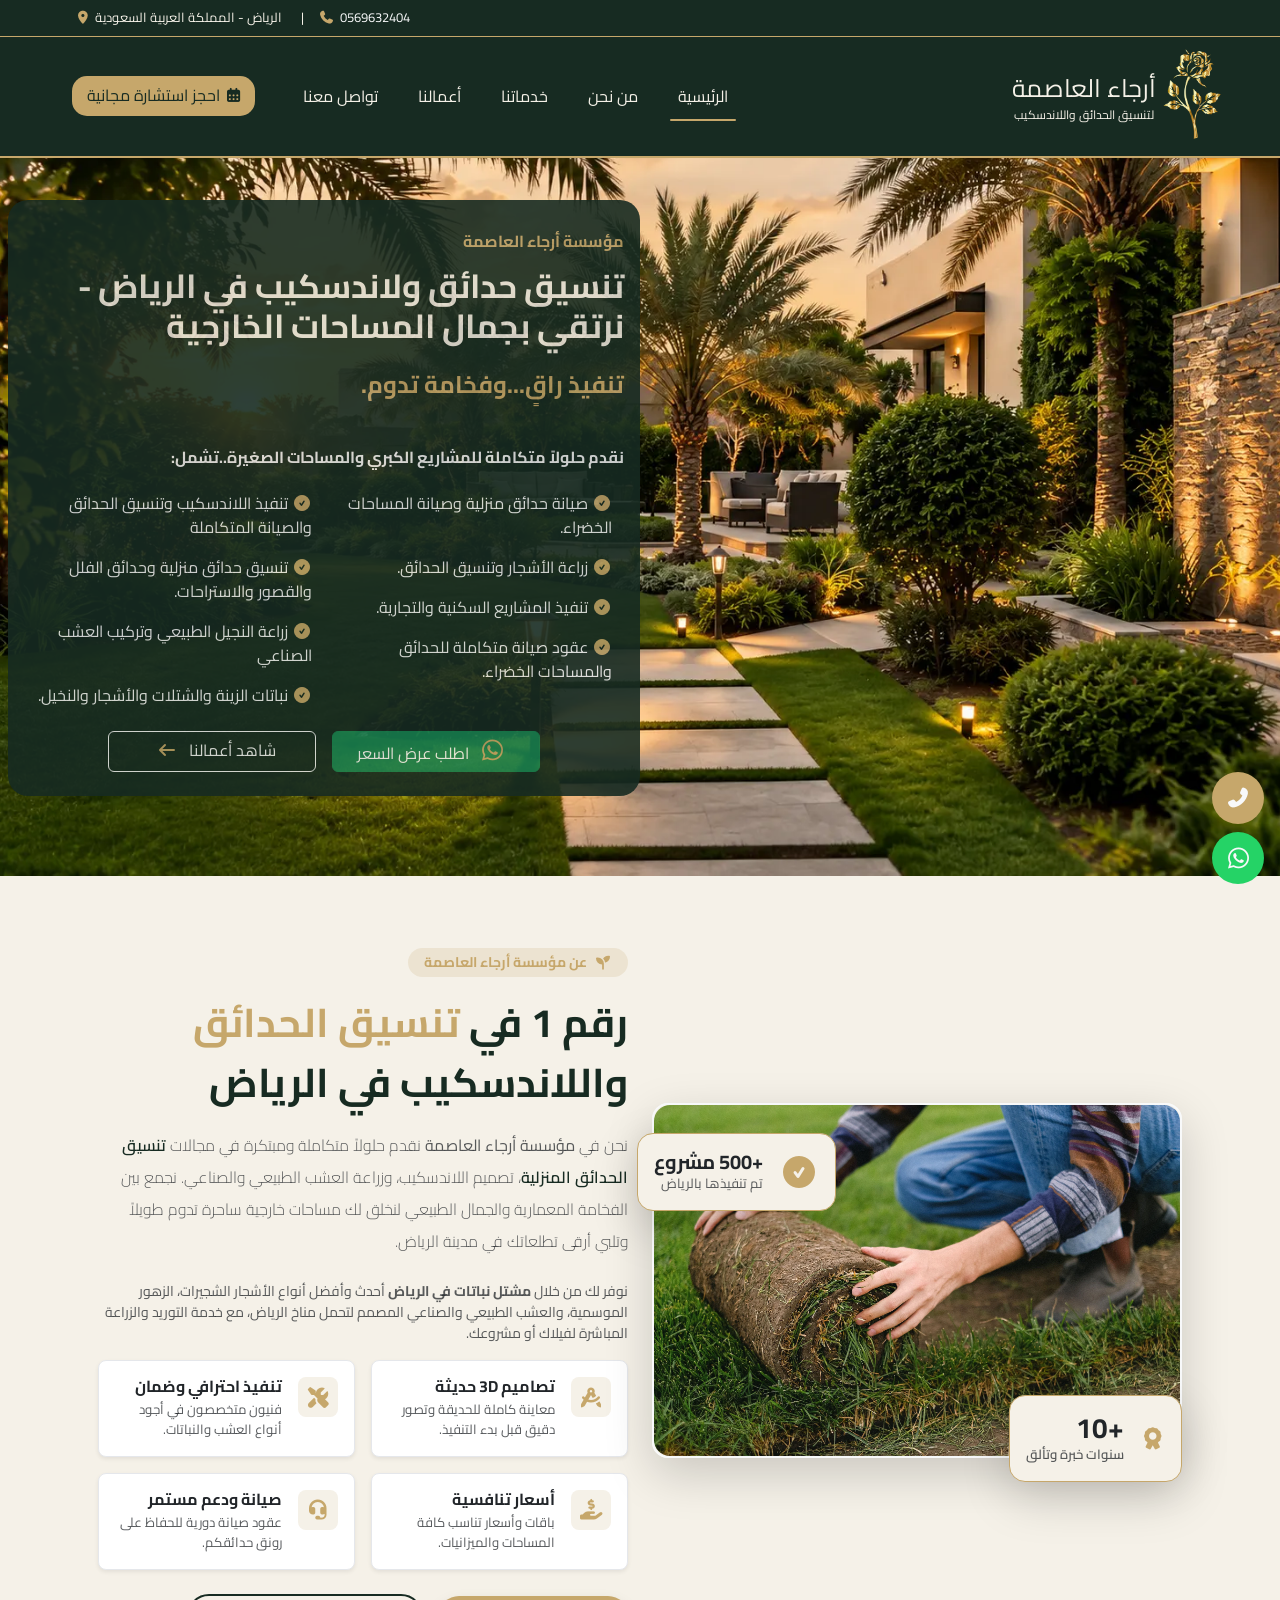
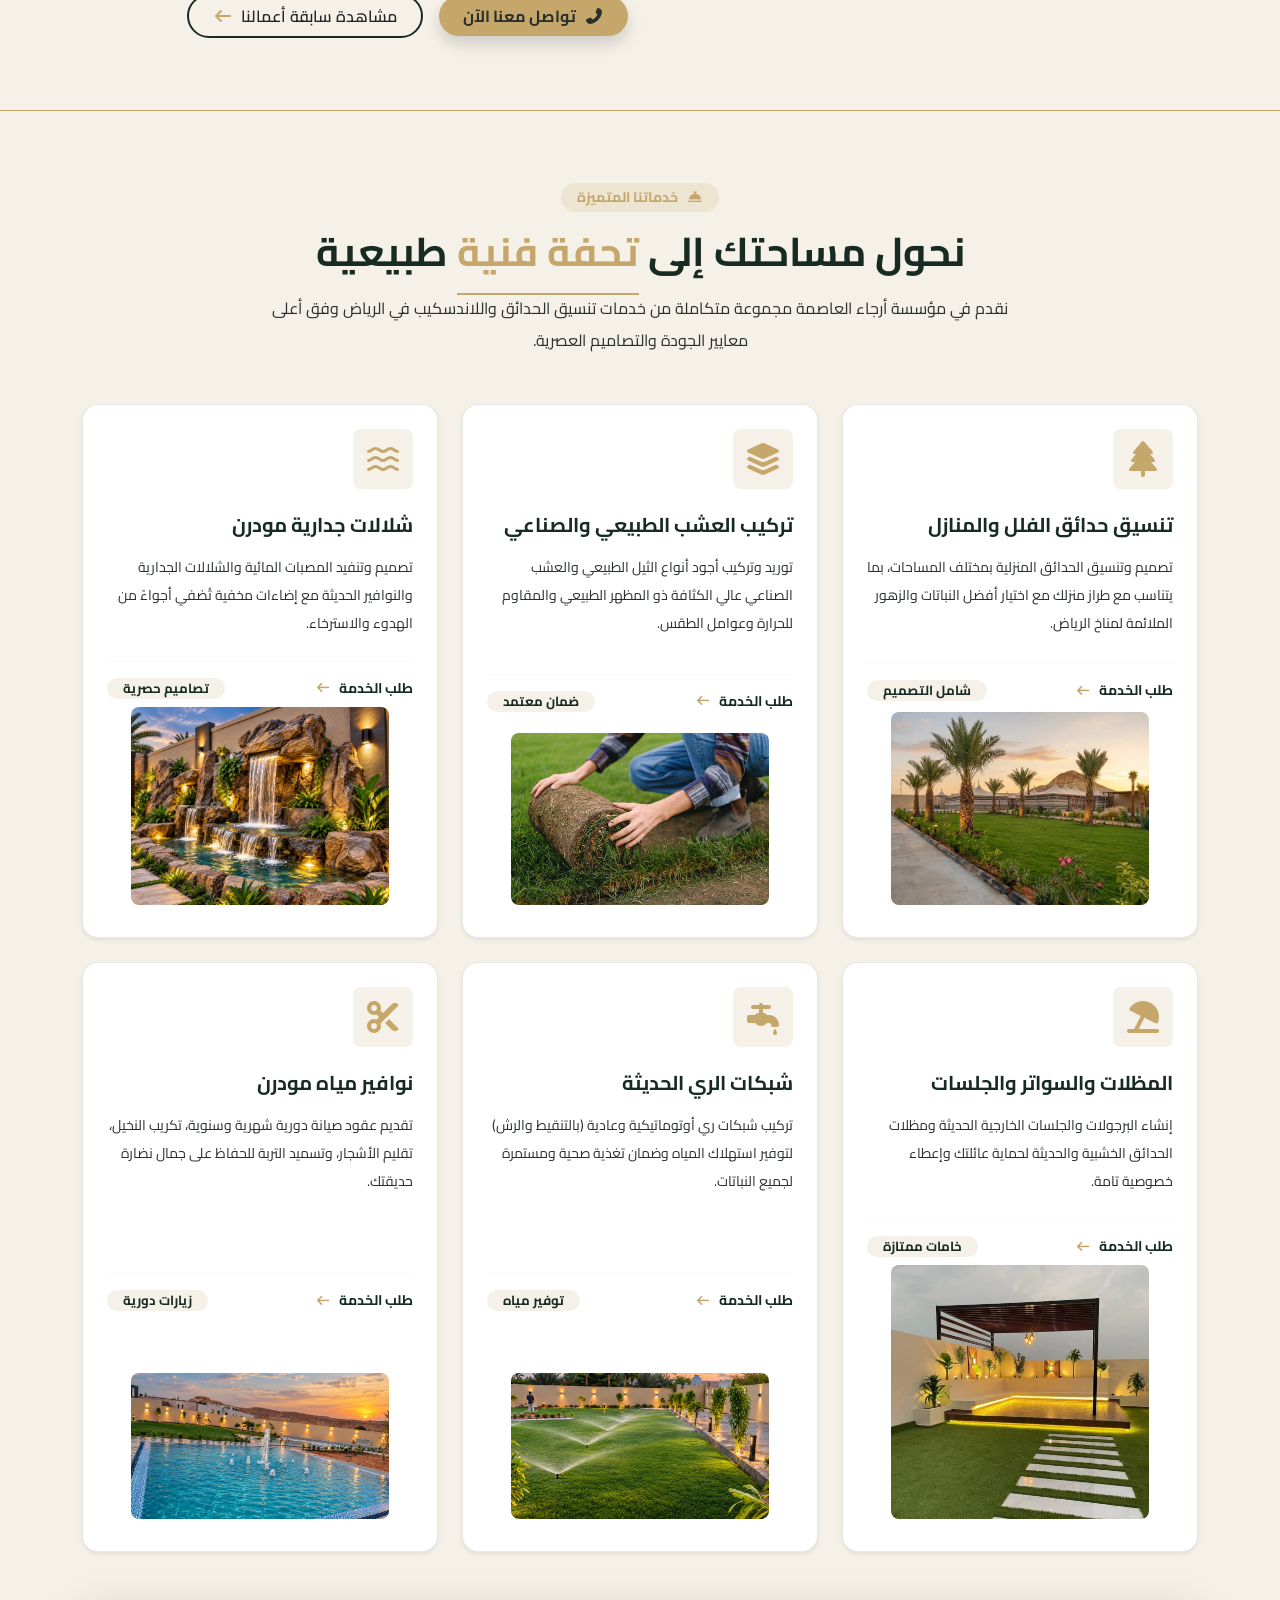
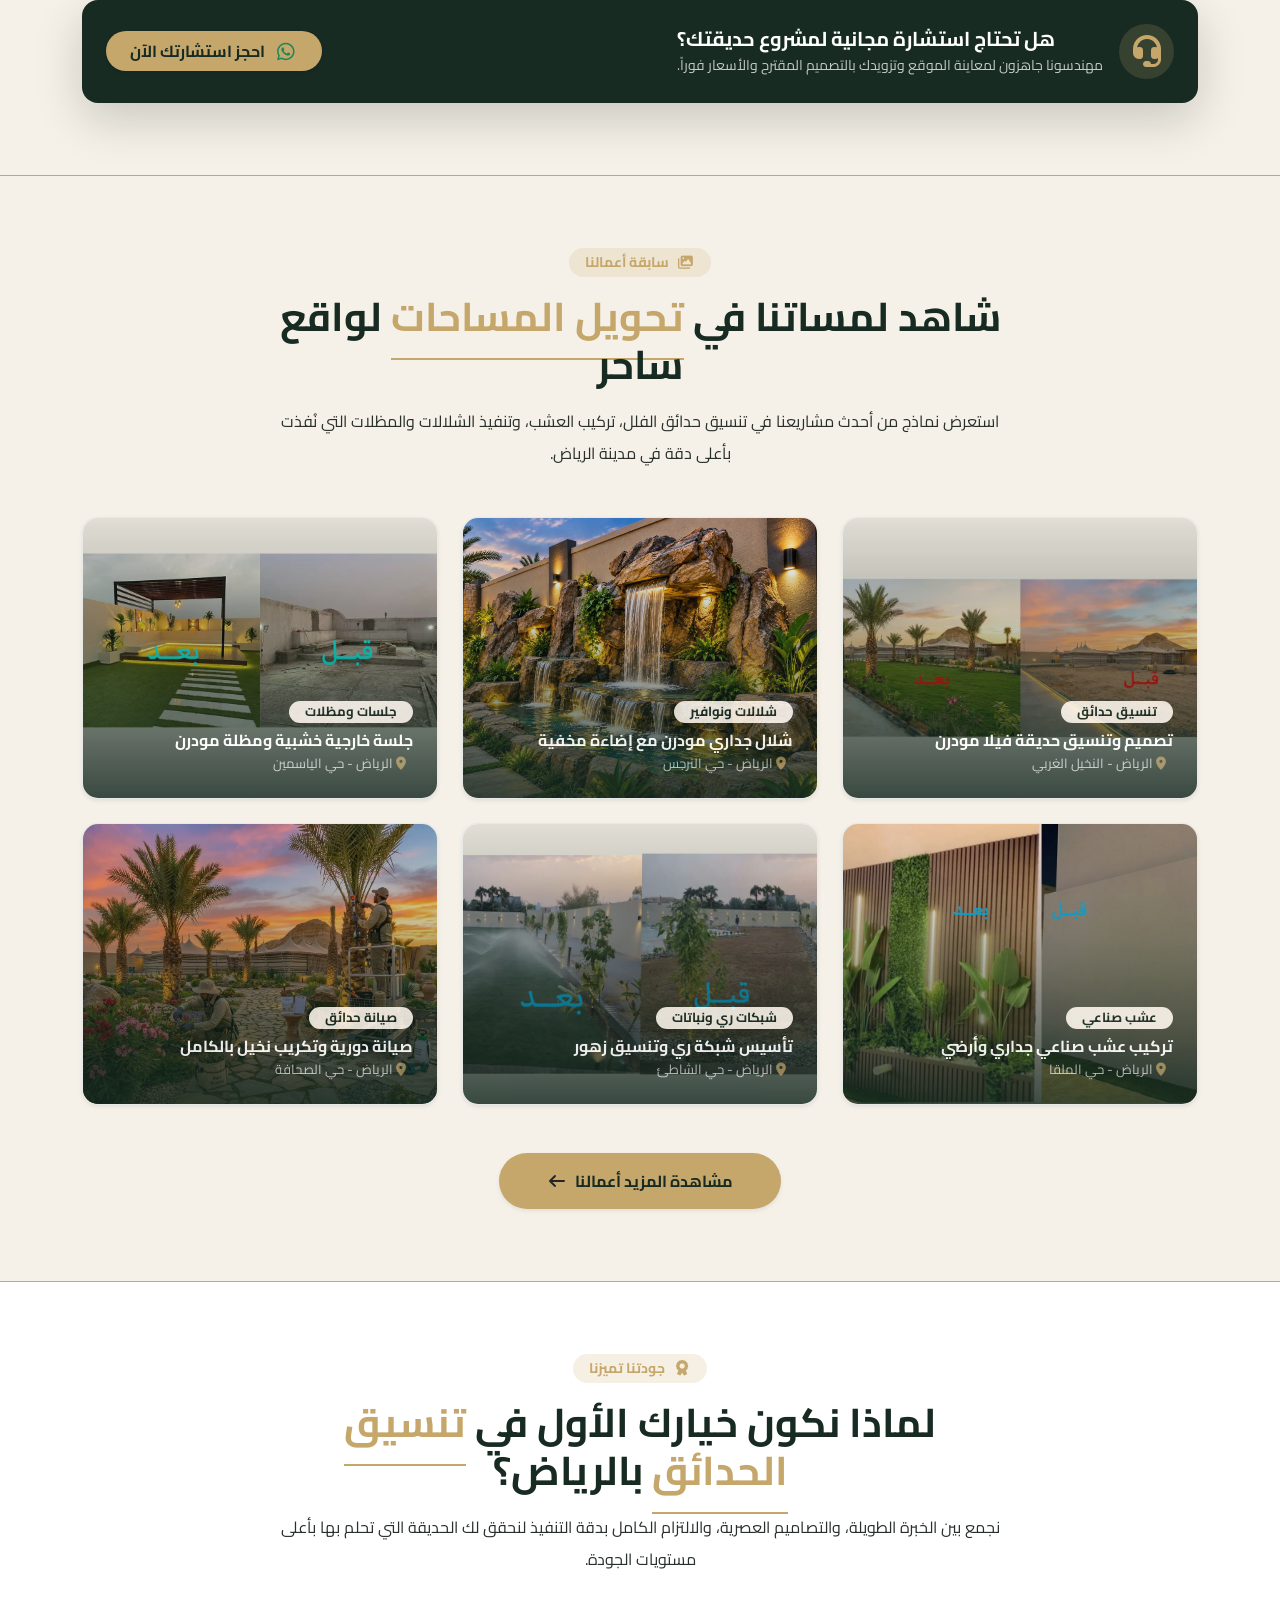
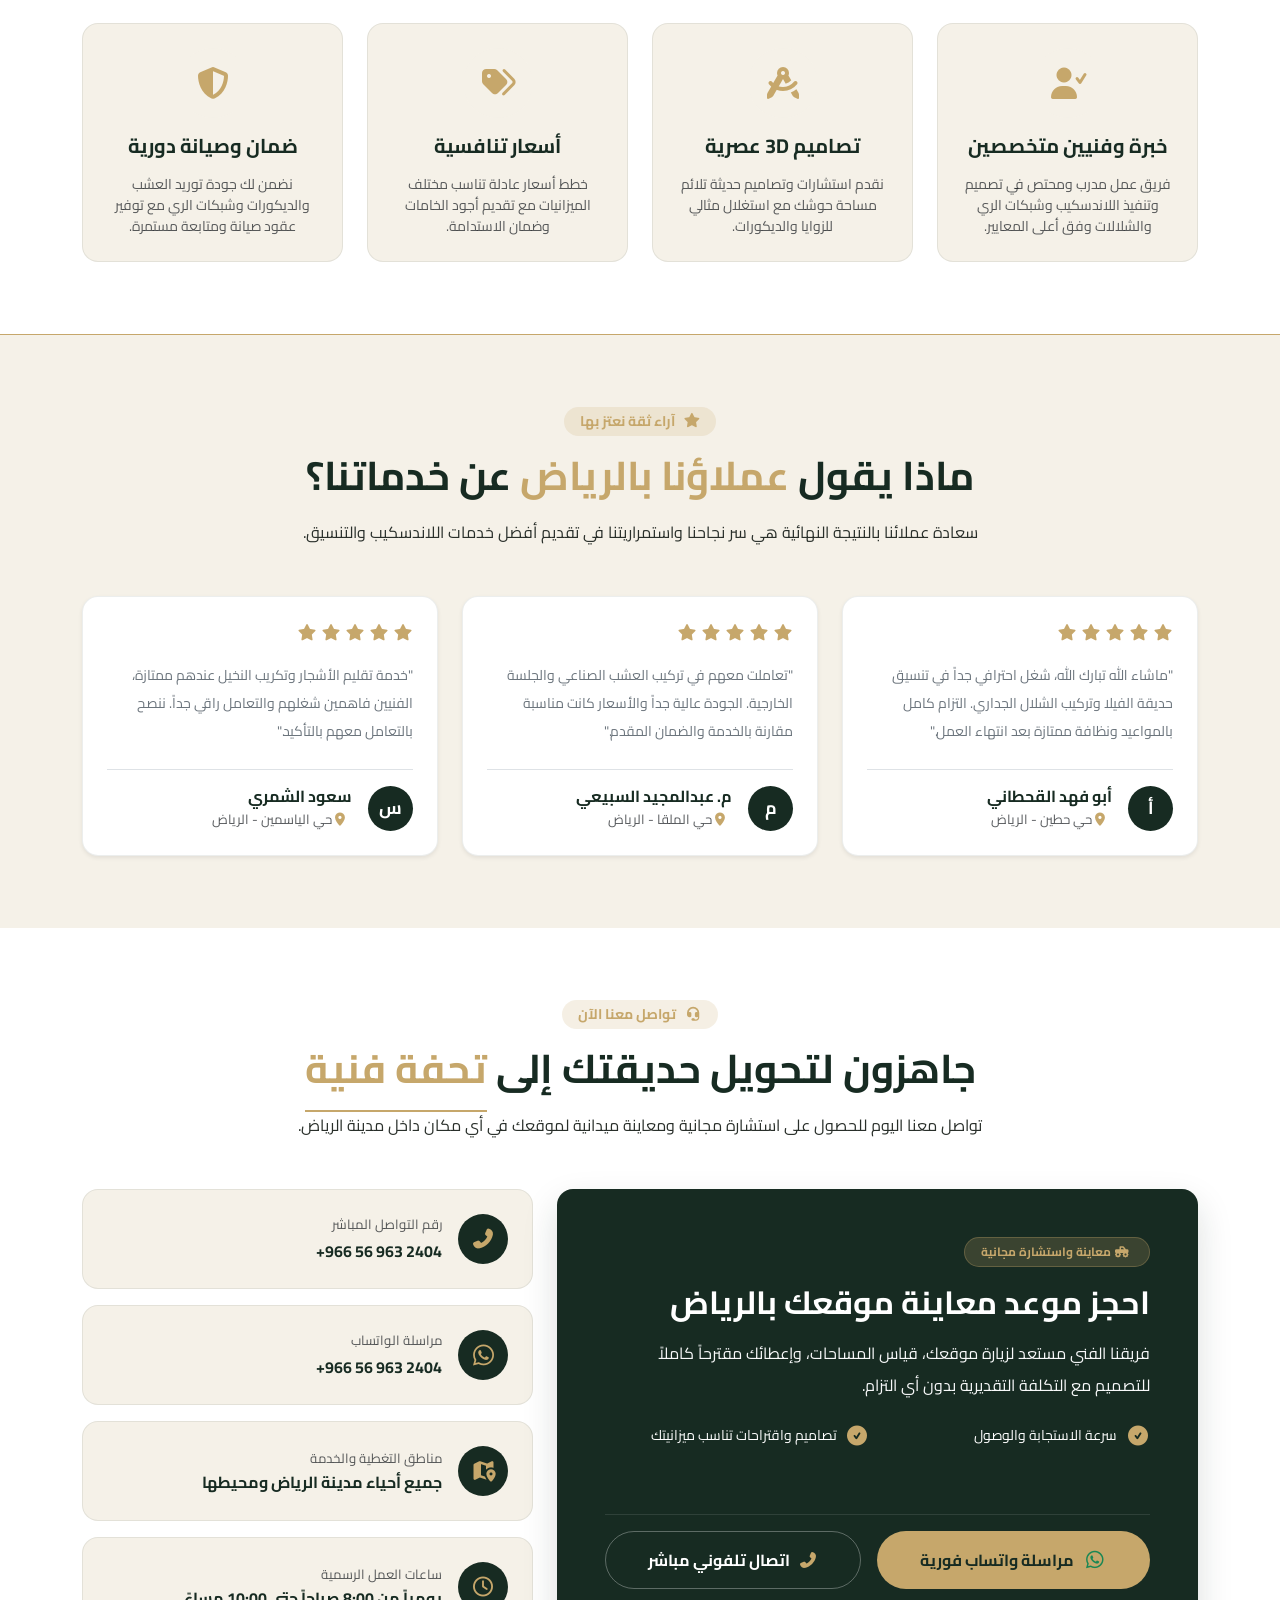
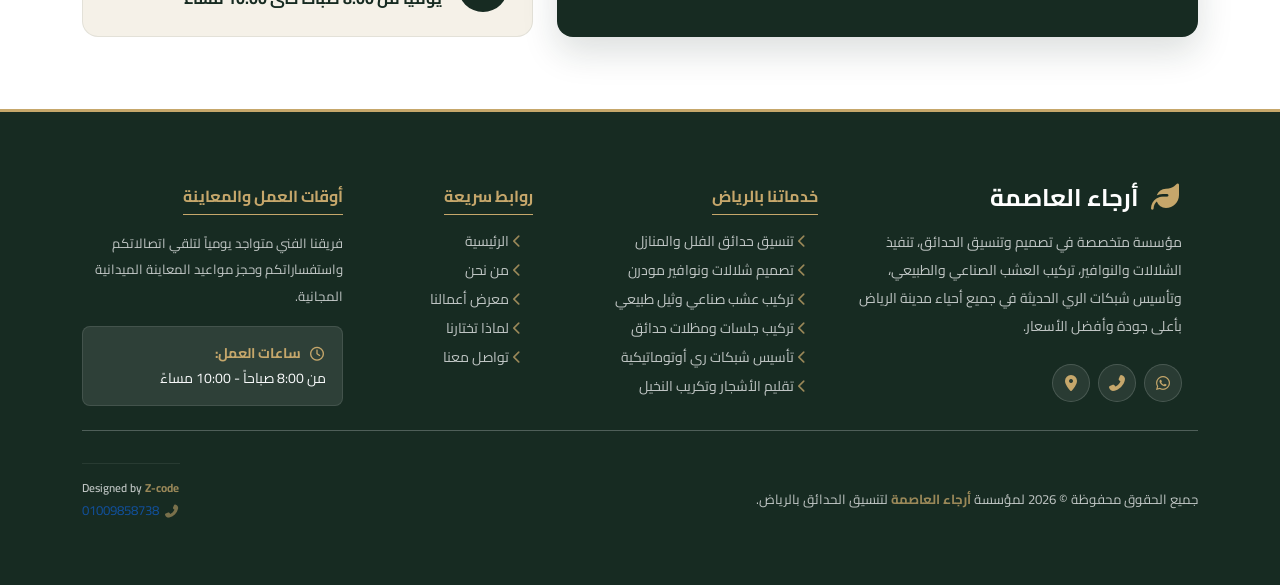
==== index.html @ 8fc29910 "Argaa El.Asesma" ====
<!DOCTYPE html>
<html lang="ar" dir="rtl">
<head>
    <meta charset="UTF-8">
    <meta name="viewport" content="width=device-width, initial-scale=1.0">
    <!-- meta description -->
    <meta name="description" content="مؤسسة أرجاء العاصمة لتنسيق الحدائق واللاندسكيب في الرياض،
    تصميم وتنفيذ حدائق الفلل والقصور، زراعة العشب الطبيعي
    والصناعي، بيع النباتات والأشجار وصيانة الحدائق بأعلى معايير الجودة.">
    <!-- title -->
    <title>تنسيق حدائق ولاندسكيب في الرياض | مؤسسة أرجاء العاصمة</title>
    <link rel="stylesheet" href="css/all.css">
    <link rel="stylesheet" href="css/bootstrap.min.css">
    <link rel="stylesheet" href="css/style.css">
    <!-- /////// favicon /////////// -->
    <link rel="icon" type="image/png" href="images/favicon/favicon-96x96.png" sizes="96x96" />
    <link rel="icon" type="image/png" sizes="192x192" href="images/favicon/web-app-manifest-192x192.png" />
    <link rel="shortcut icon" href="images/favicon/favicon.ico" />
    <link rel="apple-touch-icon" sizes="180x180" href="images/favicon/apple-touch-icon.png" />
    <link rel="manifest" href="/images/favicon/web-app-manifest" />
    <!-- fonts -->
    <link rel="preconnect" href="https://fonts.googleapis.com">
    <link rel="preconnect" href="https://fonts.gstatic.com" crossorigin>
    <link href="https://fonts.googleapis.com/css2?family=Cairo:wght@300;400;600;700;800&display=swap" rel="stylesheet">
    <!-- fonts end -->
</head>
    <body id="home">
        <!-- header start -->
        <header>
            <div class="top-bar py-2 px-sm-0 px-md-5">
                <div class="container-fluid">
                    <div class="content row justify-content-sm-center justify-content-md-end">
                        <div class="col-auto">
                            <!-- <i class="fa-brands fa-facebook px-3"></i>
                            <i class="fa-brands fa-youtube px-3"></i>
                            <i class="fa-brands fa-instagram px-3"></i> -->
                        </div>
                        <div class="col-auto">
                            <span class="px-2 px-md-3"><a href="tel:+966569632404" class="text-light"> 0569632404 <i class="fa-solid fa-phone px-1"></i></a></span>|
                            <span class="px-2 px-md-3">الرياض - المملكة العربية السعودية <i class="fa-solid fa-location-dot px-1" ></i></a></span>
                        </div>
                    </div>
                </div>
            </div>
            
            <!-- navbar start -->
            <nav class="navbar navbar-expand-md p-2">
                <!-- زر الموبايل -->
                <div>
                    <button class="navbar-toggler border-warning" type="button" data-bs-toggle="collapse" data-bs-target="#mainNav" aria-controls="mainNav" aria-expanded="false" aria-label="Toggle navigation">
                        <span class="navbar-toggler-icon"><i class="fa-solid fa-list fs-1"></i></span>
                    </button>
                </div>
                <!-- القائمة -->
                <div class="collapse navbar-collapse justify-content-lg-between flex-column flex-lg-row text-center px-0 px-md-5" id="mainNav">
                    <div class="d-flex justify-content-center">
                        <img src="images/لوجو-مشتل-ارجاء-العاصمة.png" alt="تنسيق حدائق ولاندسكيب في الرياض" style="height: 50px; transform: scale(1.8);" class="my-4 mx-3">
                        <div class="logo-text mx-1 my-4">
                            <span class="logo-name">أرجاء العاصمة</span>
                            <span class="logo-sec-name d-block">لتنسيق الحدائق واللاندسكيب</span>
                        </div>
                    </div>
                    <ul class="navbar-nav d-flex justify-content-end gap-4">
                        <li class="nav-item active"><a class="nav-link " href="index.html">الرئيسية</a></li>
                        <li class="nav-item"><a class="nav-link " href="about.html">من نحن</a></li>
                        <li class="nav-item"><a class="nav-link " href="services.html">خدماتنا</a></li>
                        <li class="nav-item"><a class="nav-link " href="ourworks.html">أعمالنا</a></li>
                        <li class="nav-item"><a class="nav-link " href="contact.html">تواصل معنا</a></li>
                        <a href="https://wa.me/966569632404?text=مرحبا%20أريد%20حجز%20استشارة%20خدمات%20تنسيق%20الحدائق" target="_blank" class="hero-btn my-2 my-md-0 mx-3"><i class="fa-solid fa-calendar-days"></i>احجز استشارة مجانية</a>
                    </ul>
                </div>
            </nav>
        </header>
        <!-- header end -->

        <!-- hero section start -->
        <section class="hero-section d-flex pt-5 mt-5">
            <div class="container-fluid pt-md-5">
                <div class="row justify-content-end p-2 mt-md-5">
                    <div class="hero-section-content col-12 col-md-6 p-3">
                        <h6 class="fw-bold mt-3 mt-md-3 mb-md-3 delay1">مؤسسة أرجاء العاصمة</h6>
                        <h1 class="fw-bold delay2">تنسيق حدائق ولاندسكيب في الرياض - نرتقي بجمال المساحات الخارجية</h1>
                        <h4 class="fw-bold mt-3 mt-md-4 mb-md-5 delay3"> تنفيذ راقٍ...وفخامة تدوم.</h4>
                        <h6 class="fw-bold text-light mt-5 delay4">نقدم حلولاً متكاملة للمشاريع الكبري والمساحات الصغيرة..تشمل:</h6>
                        <div class="sub-content container mt-4">
                            <div class="row">
                                <div class="right col-12 col-md-6 text-light delay5">
                                    <p><i class="fa-solid fa-circle-check"></i> صيانة حدائق منزلية وصيانة المساحات الخضراء. </p>
                                    <p><i class="fa-solid fa-circle-check"></i> زراعة الأشجار وتنسيق الحدائق. </p>
                                    <p><i class="fa-solid fa-circle-check"></i> تنفيذ المشاريع السكنية والتجارية. </p>
                                    <p><i class="fa-solid fa-circle-check"></i> عقود صيانة متكاملة للحدائق والمساحات الخضراء. </p>
                                </div>
                                <div class="left col-12 col-md-6 text-light delay5">
                                    <p><i class="fa-solid fa-circle-check"></i> تنفيذ اللاندسكيب وتنسيق الحدائق والصيانة المتكاملة </p>
                                    <p><i class="fa-solid fa-circle-check"></i> تنسيق حدائق منزلية وحدائق الفلل والقصور والاستراحات. </p>
                                    <p><i class="fa-solid fa-circle-check"></i> زراعة النجيل الطبيعي وتركيب العشب الصناعي </p>
                                    <p><i class="fa-solid fa-circle-check"></i> نباتات الزينة والشتلات والأشجار والنخيل. </p>
                                </div>
                            </div>
                        </div>
                        <div class="contanier hero-btns delay6">
                            <div class="row justify-content-center">
                                <a class="col-6 col-md-4 m-2 btn btn-success" target="_blank" href="https://wa.me/966569632404?text=مرحبا%20أريد%20الاستفسار%20عن%20أسعار%20تنسيق%20الحدائق"><i class="fa-brands fa-whatsapp mx-2 fs-4"></i>اطلب عرض السعر </a>
                                <a class="col-6 col-md-4 m-2 btn btn-outline-light hero-works-btn" target="_blank" href="#">شاهد أعمالنا <i class="fa-solid fa-arrow-left mx-2 fs-6"></i></a>
                            </div>
                        </div>
                    </div>
                </div>
            </div>
            </div>
        </section>
        <!-- hero section end -->

        <!-- ==================== ABOUT SECTION (من نحن) ==================== -->
        <section id="about" class="about-section py-5 position-relative overflow-hidden" aria-label="عن مؤسسة أرجاء العاصمة لتنسيق الحدائق">
            <!-- عناصر خلفية ديكورية -->
            <div class="container py-2 py-md-4 position-relative z-1">
                <div class="row g-4 align-items-center">
                    <!-- العمود الأول: العرض البصري والصور -->
                    <div class="col-lg-6 mb-4 mb-lg-0">
                        <div class="about-image-wrapper position-relative me-0 me-lg-3 pb-4">
                            <!-- الصورة الرئيسية -->
                            <div class="main-img-box rounded-4 overflow-hidden shadow-lg border border-2 border-light">
                                <img src="images/about-img.webp" alt="تصميم وتنسيق حدائق منزلية ولاندسكيب بالرياض - مؤسسة أرجاء العاصمة" class="img-fluid w-100 object-fit-cover rounded-4" loading="lazy" width="600" height="450">
                            </div>
                            <!-- كارت عائم 1: سنوات الخبرة -->
                            <div class="floating-card exp-card p-2 p-sm-3 rounded-4 shadow-lg position-absolute d-flex align-items-center gap-2 gap-sm-3">
                                <div class="icon-box rounded-circle d-flex align-items-center justify-content-center text-white fw-bold"><i class="fas fa-award fa-lg fa-sm-2x"></i></div>
                                <div><h3 class="h3 h2-sm fw-bold text-dark mb-0">+10</h3><p class="xsmall text-muted mb-0 fw-semibold">سنوات خبرة وتألق</p></div>
                            </div>
                            <!-- كارت عائم 2: عدد المشاريع (يختفي في الشاشات الصغيرة جداً بـ Bootstrap) -->
                            <div class="floating-card project-card p-3 rounded-4 shadow-lg position-absolute d-none d-sm-flex align-items-center gap-3">
                                <div class="icon-box rounded-circle d-flex align-items-center justify-content-center text-white"><i class="fas fa-check-circle fa-2x"></i></div>
                                <div><h4 class="h5 fw-bold text-dark mb-0">+500 مشروع</h4><p class="xsmall text-muted mb-0">تم تنفيذها بالرياض</p></div>
                            </div>
                        </div>
                    </div>
                    <!-- العمود الثاني: المحتوى المكتوب المجهز للـ SEO -->
                    <div class="col-lg-6">
                        <div class="about-content ps-0 ps-lg-3">
                            <!-- شارة السكشن -->
                            <div class="d-inline-flex align-items-center gap-2 px-3 py-1 rounded-pill bg-gold-subtle text-gold mb-3 fw-bold small"><i class="fas fa-seedling"></i><span>عن مؤسسة أرجاء العاصمة</span></div>
                            <!-- العنوان الرئيسي (SEO Optimized) -->
                            <h2 class="h1 fw-bold text-green mb-3 lh-base"> رقم 1 في <span id="under-line" class="pb-1">تنسيق الحدائق</span> واللاندسكيب في الرياض</h2>
                            <!-- فقرة الوصف -->
                            <p class="lead text-muted fs-6 mb-4 lh-lg">
                                نحن في <strong>مؤسسة أرجاء العاصمة</strong> نقدم حلولاً متكاملة ومبتكرة في مجالات
                                <a href="#services" class="text-green fw-semibold text-decoration-none">تنسيق الحدائق المنزلية</a>،
                                تصميم اللاندسكيب، وزراعة العشب الطبيعي والصناعي. نجمع بين الفخامة المعمارية والجمال الطبيعي لنخلق لك مساحات خارجية ساحرة تدوم طويلاً وتلبي أرقى تطلعاتك في مدينة الرياض.
                            </p>
                            <p class="small text-muted mb-3">
                                نوفر لك من خلال <strong>مشتل نباتات في الرياض</strong> أحدث وأفضل أنواع الأشجار الشجيرات، الزهور الموسمية، والعشب الطبيعي والصناعي المصمم لتحمل مناخ الرياض، مع خدمة التوريد والزراعة المباشرة لفيلاك أو مشروعك.
                            </p>
                            <!-- شبكة مميزات المؤسسة -->
                            <div class="row g-3 mb-4">
                                <div class="col-12 col-sm-6">
                                    <div class="feature-item p-3 rounded-3 border bg-white d-flex align-items-start gap-3 h-100 shadow-sm">
                                        <div class="feature-icon rounded-3 p-2"><i class="fas fa-drafting-compass fa-lg"></i></div>
                                        <div><h3 class="h6 fw-bold text-dark mb-1">تصاميم 3D حديثة</h3><p class="xsmall text-muted mb-0">معاينة كاملة للحديقة وتصور دقيق قبل بدء التنفيذ.</p></div>
                                    </div>
                                </div>
                                <div class="col-12 col-sm-6">
                                    <div class="feature-item p-3 rounded-3 border bg-white d-flex align-items-start gap-3 h-100 shadow-sm">
                                        <div class="feature-icon rounded-3 p-2"><i class="fas fa-tools fa-lg"></i></div>
                                        <div><h3 class="h6 fw-bold text-dark mb-1">تنفيذ احترافي وضمان</h3><p class="xsmall text-muted mb-0">فنيون متخصصون في أجود أنواع العشب والنباتات.</p></div>
                                    </div>
                                </div>
                                <div class="col-12 col-sm-6">
                                    <div class="feature-item p-3 rounded-3 border bg-white d-flex align-items-start gap-3 h-100 shadow-sm">
                                        <div class="feature-icon rounded-3 p-2"><i class="fas fa-hand-holding-usd fa-lg"></i></div>
                                        <div><h3 class="h6 fw-bold text-dark mb-1">أسعار تنافسية</h3><p class="xsmall text-muted mb-0">باقات وأسعار تناسب كافة المساحات والميزانيات.</p></div>
                                    </div>
                                </div>
                                <div class="col-12 col-sm-6">
                                    <div class="feature-item p-3 rounded-3 border bg-white d-flex align-items-start gap-3 h-100 shadow-sm">
                                        <div class="feature-icon rounded-3 p-2"><i class="fas fa-headset fa-lg"></i></div>
                                        <div><h3 class="h6 fw-bold text-dark mb-1">صيانة ودعم مستمر</h3><p class="xsmall text-muted mb-0">عقود صيانة دورية للحفاظ على رونق حدائقكم.</p></div>
                                    </div>
                                </div>
                            </div>
                            <!-- الأزرار ودعوة للاتصال -->
                            <div class="d-flex flex-wrap align-items-center gap-3">
                                <a href="tel:+966569632404" target="_blank" class="btn btn-gold btn-lg rounded-pill px-4 py-2 fs-6 fw-bold d-inline-flex align-items-center gap-2 shadow">
                                    <i class="fas fa-phone-alt"></i>
                                    <span>تواصل معنا الآن</span>
                                </a>
                                <a href="ourworks.html" class="btn btn-outline-green btn-lg rounded-pill px-4 py-2 fs-6 fw-semibold d-inline-flex align-items-center gap-2">
                                    <span>مشاهدة سابقة أعمالنا</span>
                                    <i class="fas fa-arrow-left"></i>
                                </a>
                            </div>
                        </div>
                    </div>
                </div>
            </div>
        </section>
        <!-- ///////////////////////////  about us end ////////////////////////////// -->

        <!-- ==================== SERVICES SECTION (خدماتنا) ==================== -->
        <section id="services" class="services-section py-5 position-relative overflow-hidden" aria-label="خدمات تنسيق الحدائق واللاندسكيب بالرياض">
            <div class="container py-2 py-md-4 position-relative z-1">
                <!-- رأس السكشن (Header) -->
                <div class="row justify-content-center text-center mb-5">
                    <div class="col-lg-8">
                        <div class="badge-custom d-inline-flex align-items-center gap-2 px-3 py-1 rounded-pill mb-3 fw-bold small">
                            <i class="fas fa-concierge-bell"></i>
                            <span>خدماتنا المتميزة</span>
                        </div>
                        <h2 class="h1 fw-bold main-title mb-3"> نحول مساحتك إلى <span class="highlight-gold border-bottom border-2 pb-1">تحفة فنية</span> طبيعية</h2>
                        <p class="body-text fs-6 mb-0 lh-lg"> نقدم في مؤسسة أرجاء العاصمة مجموعة متكاملة من خدمات تنسيق الحدائق واللاندسكيب في الرياض وفق أعلى معايير الجودة والتصاميم العصرية.</p>
                    </div>
                </div>
                <!-- شبكة الخدمات (6 كروت متجاوبة) -->
                <div class="row g-4">
                <!-- الخدمة 1 -->
                <div class="col-12 col-md-6 col-lg-4 position-relative">
                    <div class="service-card h-100 bg-white p-4 rounded-4 shadow-sm border position-relative d-flex flex-column justify-content-between overflow-hidden">
                        <div class="position-relative z-1">
                            <div class="service-icon-wrapper mb-4 d-inline-flex align-items-center justify-content-center rounded-3"><i class="fas fa-tree fa-2x"></i></div>
                            <h3 class="h5 fw-bold card-title mb-3">تنسيق حدائق الفلل والمنازل</h3>
                            <p class="body-text small lh-lg mb-4">
                            تصميم وتنسيق الحدائق المنزلية بمختلف المساحات، بما يتناسب مع طراز منزلك مع اختيار أفضل النباتات والزهور الملائمة لمناخ الرياض.
                            </p>
                        </div>
                        <div class="position-relative z-1 pt-3 border-top border-light d-flex justify-content-between align-items-center">
                            <a href="https://wa.me/966569632404?text=استفسار%20عن%20خدمة%20تنسيق%20الحدائق" target="_blank" class="service-link text-decoration-none fw-bold small d-flex align-items-center gap-2">
                                <span>طلب الخدمة</span>
                                <i class="fas fa-arrow-left small"></i>
                            </a>
                            <span class="badge badge-subtle rounded-pill px-3 py-1 xsmall fw-bold">شامل التصميم</span>
                        </div>
                        <!-- صورة الخدمة -->
                        <div class="service-img-box overflow-hidden my-2 mx-4 rounded-3">
                            <img src="images/تنسيق-حدائق-فلل-الرياض.webp"
                                alt="تصميم وتنسيق حدائق منزلية وحوش فيلا في الرياض - مؤسسة أرجاء العاصمة"
                                class="img-fluid w-100 object-fit-cover"
                                loading="lazy"
                                width="400"
                                height="220">
                        </div>
                    </div>
                </div>
                <!-- الخدمة 2 -->
                <div class="col-12 col-md-6 col-lg-4">
                    <div class="service-card h-100 bg-white p-4 rounded-4 shadow-sm border position-relative d-flex flex-column justify-content-between overflow-hidden">
                        <div class="position-relative z-1">
                            <div class="service-icon-wrapper mb-4 d-inline-flex align-items-center justify-content-center rounded-3"><i class="fas fa-layer-group fa-2x"></i></div>
                            <h3 class="h5 fw-bold card-title mb-3">تركيب العشب الطبيعي والصناعي</h3>
                            <p class="body-text small lh-lg mb-4">
                            توريد وتركيب أجود أنواع الثيل الطبيعي والعشب الصناعي عالي الكثافة ذو المظهر الطبيعي والمقاوم للحرارة وعوامل الطقس.
                            </p>
                        </div>
                        <div class="position-relative z-1 pt-3 border-top border-light d-flex justify-content-between align-items-center">
                            <a href="https://wa.me/966569632404?text=استفسار%20عن%20تركيب%20العشب" target="_blank" class="service-link text-decoration-none fw-bold small d-flex align-items-center gap-2">
                                <span>طلب الخدمة</span>
                                <i class="fas fa-arrow-left small"></i>
                            </a>
                            <span class="badge badge-subtle rounded-pill px-3 py-1 xsmall fw-bold">ضمان معتمد</span>
                        </div>
                        <!-- صورة الخدمة -->
                        <div class="service-img-box overflow-hidden my-2 mx-4 rounded-3">
                            <img src="images/about-img.webp"
                                alt="توريد وتركيب عشب صناعي وثيل طبيعي للحدائق بالرياض"
                                class="img-fluid w-100 object-fit-cover"
                                loading="lazy"
                                width="400"
                                height="220">
                        </div>
                    </div>
                </div>
                <!-- الخدمة 3 -->
                <div class="col-12 col-md-6 col-lg-4">
                    <div class="service-card h-100 bg-white p-4 rounded-4 shadow-sm border position-relative d-flex flex-column justify-content-between overflow-hidden">
                        <div class="position-relative z-1">
                            <div class="service-icon-wrapper mb-4 d-inline-flex align-items-center justify-content-center rounded-3"><i class="fas fa-water fa-2x"></i></div>
                            <h3 class="h5 fw-bold card-title mb-3">شلالات جدارية مودرن</h3>
                            <p class="body-text small lh-lg mb-4">
                            تصميم وتنفيد المصبات المائية والشلالات الجدارية والنوافير الحديثة مع إضاءات مخفية تُضفي أجواءً من الهدوء والاسترخاء.
                            </p>
                        </div>
                        <div class="position-relative z-1 pt-3 border-top border-light d-flex justify-content-between align-items-center">
                            <a href="https://wa.me/966569632404?text=استفسار%20عن%20الشلالات%20والنوافير" target="_blank" class="service-link text-decoration-none fw-bold small d-flex align-items-center gap-2">
                                <span>طلب الخدمة</span>
                                <i class="fas fa-arrow-left small"></i>
                            </a>
                            <span class="badge badge-subtle rounded-pill px-3 py-1 xsmall fw-bold">تصاميم حصرية</span>
                        </div>
                        <!-- صورة الخدمة -->
                        <div class="service-img-box overflow-hidden my-2 mx-4 rounded-3">
                            <img src="images/شلالات-جدارية-مودرن-الرياض.webp"
                                alt="تصميم شلالات جدارية ونوافير منزلية مودرن في الرياض"
                                class="img-fluid w-100 object-fit-cover"
                                loading="lazy"
                                width="400"
                                height="220">
                        </div>
                    </div>
                </div>

                <!-- الخدمة 4 -->
                <div class="col-12 col-md-6 col-lg-4">
                    <div class="service-card h-100 bg-white p-4 rounded-4 shadow-sm border position-relative d-flex flex-column justify-content-between overflow-hidden">
                        <div class="position-relative z-1">
                            <div class="service-icon-wrapper mb-4 d-inline-flex align-items-center justify-content-center rounded-3"><i class="fas fa-umbrella-beach fa-2x"></i></div>
                            <h3 class="h5 fw-bold card-title mb-3">المظلات والسواتر والجلسات</h3>
                            <p class="body-text small lh-lg mb-4">
                            إنشاء البرجولات والجلسات الخارجية الحديثة ومظلات الحدائق الخشبية والحديثة لحماية عائلتك وإعطاء خصوصية تامة.
                            </p>
                        </div>
                        <div class="position-relative z-1 pt-3 border-top border-light d-flex justify-content-between align-items-center">
                            <a href="https://wa.me/966569632404?text=استفسار%20عن%20المظلات%20والجلسات" target="_blank" class="service-link text-decoration-none fw-bold small d-flex align-items-center gap-2">
                                <span>طلب الخدمة</span>
                                <i class="fas fa-arrow-left small"></i>
                            </a>
                            <span class="badge badge-subtle rounded-pill px-3 py-1 xsmall fw-bold">خامات ممتازة</span>
                        </div>
                        <!-- صورة الخدمة -->
                        <div class="service-img-box overflow-hidden my-2 mx-4 rounded-3">
                            <img src="images/تصميم-المظلات-والسواتر-بالرياض.webp"
                                alt="تركيب جلسات خارجية وبرجولات خشبية ومظلات حدائق بالرياض"
                                class="img-fluid w-100 object-fit-cover"
                                loading="lazy"
                                width="400"
                                height="220">
                        </div>
                    </div>
                </div>

                <!-- الخدمة 5 -->
                <div class="col-12 col-md-6 col-lg-4">
                    <div class="service-card h-100 bg-white p-4 rounded-4 shadow-sm border position-relative d-flex flex-column justify-content-between overflow-hidden">
                        <div class="position-relative z-1">
                            <div class="service-icon-wrapper mb-4 d-inline-flex align-items-center justify-content-center rounded-3"><i class="fas fa-faucet-drip fa-2x"></i></div>
                            <h3 class="h5 fw-bold card-title mb-3">شبكات الري الحديثة</h3>
                            <p class="body-text small lh-lg mb-4">
                            تركيب شبكات ري أوتوماتيكية وعادية (بالتنقيط والرش) لتوفير استهلاك المياه وضمان تغذية صحية ومستمرة لجميع النباتات.
                            </p>
                        </div>
                        <div class="position-relative z-1 pt-3 border-top border-light d-flex justify-content-between align-items-center">
                            <a href="https://wa.me/966569632404?text=استفسار%20عن%20شبكات%20الري" target="_blank" class="service-link text-decoration-none fw-bold small d-flex align-items-center gap-2">
                                <span>طلب الخدمة</span>
                                <i class="fas fa-arrow-left small"></i>
                            </a>
                            <span class="badge badge-subtle rounded-pill px-3 py-1 xsmall fw-bold">توفير مياه</span>
                        </div>
                        <!-- صورة الخدمة -->
                        <div class="service-img-box overflow-hidden my-2 mx-4 rounded-3">
                            <img src="images/تركيب-شبكات-الري-بالرياض.webp"
                                alt="تأسيس وتركيب شبكات ري اتوماتيك وعادية للحدائق بالرياض"
                                class="img-fluid w-100 object-fit-cover"
                                loading="lazy"
                                width="400"
                                height="220">
                        </div>
                    </div>
                </div>

                <!-- الخدمة 6 -->
                <div class="col-12 col-md-6 col-lg-4">
                    <div class="service-card h-100 bg-white p-4 rounded-4 shadow-sm border position-relative d-flex flex-column justify-content-between overflow-hidden">
                        <div class="position-relative z-1">
                            <div class="service-icon-wrapper mb-4 d-inline-flex align-items-center justify-content-center rounded-3"><i class="fas fa-cut fa-2x"></i></div>
                            <h3 class="h5 fw-bold card-title mb-3">نوافير مياه مودرن</h3>
                            <p class="body-text small lh-lg mb-4">
                            تقديم عقود صيانة دورية شهرية وسنوية، تكريب النخيل، تقليم الأشجار، وتسميد التربة للحفاظ على جمال نضارة حديقتك.
                            </p>
                        </div>
                        <div class="position-relative z-1 pt-3 border-top border-light d-flex justify-content-between align-items-center">
                            <a href="https://wa.me/966569632404?text=استفسار%20عن%20عقود%20الصيانة" target="_blank" class="service-link text-decoration-none fw-bold small d-flex align-items-center gap-2">
                                <span>طلب الخدمة</span>
                                <i class="fas fa-arrow-left small"></i>
                            </a>
                            <span class="badge badge-subtle rounded-pill px-3 py-1 xsmall fw-bold">زيارات دورية</span>
                        </div>
                        <!-- صورة الخدمة -->
                        <div class="service-img-box overflow-hidden my-2 mx-4 rounded-3">
                            <img src="images/شلالات-ونوافير-مودرن-الرياض.webp"
                                alt="تصميم وتنفيذ شلالات جدارية ونوافير منزلية مودرن في الرياض - مؤسسة أرجاء العاصمة"
                                class="img-fluid w-100 object-fit-cover"
                                loading="lazy"
                                width="400"
                                height="220">
                        </div>
                    </div>
                </div>
                </div>
                <!-- شريط دعوة العميل في أسفل السكشن (CTA Bar) -->
                <div class="cta-banner mt-5 p-4 rounded-4 shadow-lg d-flex flex-column flex-md-row align-items-center justify-content-between gap-3 text-center text-md-start">
                    <div class="d-flex align-items-center gap-3 flex-column flex-md-row">
                        <div class="cta-icon-box rounded-circle d-flex align-items-center justify-content-center flex-shrink-0"><i class="fas fa-headset fa-2x"></i></div>
                        <div>
                        <h4 class="h5 fw-bold mb-1 text-white">هل تحتاج استشارة مجانية لمشروع حديقتك؟</h4>
                        <p class="mb-0 small opacity-75 text-white">مهندسونا جاهزون لمعاينة الموقع وتزويدك بالتصميم المقترح والأسعار فوراً.</p>
                        </div>
                    </div>
                    <a href="https://wa.me/966569632404?text=مرحبا%20أريد%20حجز%20استشارة%20خدمات%20تنسيق%20الحدائق" target="_blank" class="btn btn-main rounded-pill px-4 py-2 text-nowrap fw-bold shadow-sm d-inline-flex align-items-center gap-2">
                        <i class="fab fa-whatsapp fa-lg text-success"></i>
                        <span>احجز استشارتك الآن</span>
                    </a>
                </div>
            </div>
        </section>
        <!-- services end -->
        
        <!-- our works section start -->
        <section id="portfolio" class="portfolio-section py-5 position-relative overflow-hidden" aria-label="معرض مشاريع وسابقة أعمال تنسيق الحدائق بالرياض">
            <div class="container py-2 py-md-4 position-relative z-1">
                <!-- رأس السكشن (Header) -->
                <div class="row justify-content-center text-center mb-5">
                    <div class="col-lg-8">
                        <div class="badge-custom d-inline-flex align-items-center gap-2 px-3 py-1 rounded-pill mb-3 fw-bold small">
                            <i class="fas fa-images"></i>
                            <span>سابقة أعمالنا</span>
                        </div>
                        <h2 class="h1 fw-bold main-title mb-3">
                        شاهد لمساتنا في <span class="highlight-gold border-bottom border-2 pb-1">تحويل المساحات</span> لواقع ساحر
                        </h2>
                        <p class="body-text fs-6 mb-0 lh-lg">
                        استعرض نماذج من أحدث مشاريعنا في تنسيق حدائق الفلل، تركيب العشب، وتنفيذ الشلالات والمظلات التي نُفذت بأعلى دقة في مدينة الرياض.
                        </p>
                    </div>
                </div>

                <!-- شبكة معرض الصور (6 مشاريع متنوعة) -->
                <div class="row g-4">
                
                    <!-- مشروع 1 -->
                    <div class="col-12 col-md-6 col-lg-4">
                        <div class="portfolio-card position-relative rounded-4 overflow-hidden shadow-sm bg-white h-100 border">
                            <div class="portfolio-img-wrapper overflow-hidden position-relative">
                                <img src="images/تصميم-حديقة-فيلا-مودرن-الرياض.webp" 
                                    alt="تصميم وتنسيق حديقة فيلا مودرن مع عشب وشلال جداري في الرياض - مؤسسة أرجاء العاصمة" 
                                    title="تنسيق حدائق فلل بالرياض"
                                    class="img-fluid w-100 object-fit-cover portfolio-img" 
                                    loading="lazy" 
                                    width="400" 
                                    height="300">
                                <div class="portfolio-overlay position-absolute top-0 start-0 w-100 h-100 d-flex flex-column justify-content-end p-4">
                                    <span class="badge badge-subtle rounded-pill px-3 py-1 xsmall fw-bold align-self-start mb-2">تنسيق حدائق</span>
                                    <h3 class="h6 fw-bold text-white mb-1">تصميم وتنسيق حديقة فيلا مودرن</h3>
                                    <p class="xsmall text-light opacity-75 mb-0"><i class="fas fa-map-marker-alt text-gold me-1"></i>الرياض - النخيل الغربي </p>
                                </div>
                            </div>
                        </div>
                    </div>

                    <!-- مشروع 2 -->
                    <div class="col-12 col-md-6 col-lg-4">
                        <div class="portfolio-card position-relative rounded-4 overflow-hidden shadow-sm bg-white h-100 border">
                            <div class="portfolio-img-wrapper overflow-hidden position-relative">
                                <img src="images/شلالات-جدارية-مودرن-الرياض.webp"
                                    alt="تنفيذ شلال جداري حديث مع إضاءة مخفية في حوش منزل بالرياض" 
                                    title="شلالات جدارية مودرن بالرياض"
                                    class="img-fluid w-100 object-fit-cover portfolio-img" 
                                    loading="lazy" 
                                    width="400" 
                                    height="300">
                                <div class="portfolio-overlay position-absolute top-0 start-0 w-100 h-100 d-flex flex-column justify-content-end p-4">
                                    <span class="badge badge-subtle rounded-pill px-3 py-1 xsmall fw-bold align-self-start mb-2">شلالات ونوافير</span>
                                    <h3 class="h6 fw-bold text-white mb-1">شلال جداري مودرن مع إضاءة مخفية</h3>
                                    <p class="xsmall text-light opacity-75 mb-0"><i class="fas fa-map-marker-alt text-gold me-1"></i>الرياض - حي النرجس</p>
                                </div>
                            </div>
                        </div>
                    </div>

                    <!-- مشروع 3 -->
                    <div class="col-12 col-md-6 col-lg-4">
                        <div class="portfolio-card position-relative rounded-4 overflow-hidden shadow-sm bg-white h-100 border">
                            <div class="portfolio-img-wrapper overflow-hidden position-relative">
                                <img src="images/جلسة-خارجية-مظلة-حدائق-الرياض.webp" 
                                    alt="تركيب جلسة خارجية وبرجولة خشبية مع مظلة حدائق عصرية في الرياض" 
                                    title="جلسات ومظلات حدائق بالرياض"
                                    class="img-fluid w-100 object-fit-cover portfolio-img" 
                                    loading="lazy" 
                                    width="400" 
                                    height="300">
                                <div class="portfolio-overlay position-absolute top-0 start-0 w-100 h-100 d-flex flex-column justify-content-end p-4">
                                    <span class="badge badge-subtle rounded-pill px-3 py-1 xsmall fw-bold align-self-start mb-2">جلسات ومظلات</span>
                                    <h3 class="h6 fw-bold text-white mb-1">جلسة خارجية خشبية ومظلة مودرن</h3>
                                    <p class="xsmall text-light opacity-75 mb-0"><i class="fas fa-map-marker-alt text-gold me-1"></i>الرياض - حي الياسمين</p>
                                </div>
                            </div>
                        </div>
                    </div>

                    <!-- مشروع 4 -->
                    <div class="col-12 col-md-6 col-lg-4">
                        <div class="portfolio-card position-relative rounded-4 overflow-hidden shadow-sm bg-white h-100 border">
                            <div class="portfolio-img-wrapper overflow-hidden position-relative">
                                <img src="images/تركيب-عشب-صناعي-حوش-الرياض.webp" 
                                    alt="توريد وتركيب عشب صناعي عالي الكثافة وثيل طبيعي لحوش الفيلا بالرياض" 
                                    title="تركيب عشب صناعي بالرياض"
                                    class="img-fluid w-100 object-fit-cover portfolio-img" 
                                    loading="lazy" 
                                    width="400" 
                                    height="300">
                                <div class="portfolio-overlay position-absolute top-0 start-0 w-100 h-100 d-flex flex-column justify-content-end p-4">
                                    <span class="badge badge-subtle rounded-pill px-3 py-1 xsmall fw-bold align-self-start mb-2">عشب صناعي</span>
                                    <h3 class="h6 fw-bold text-white mb-1">تركيب عشب صناعي جداري وأرضي</h3>
                                    <p class="xsmall text-light opacity-75 mb-0"><i class="fas fa-map-marker-alt text-gold me-1"></i>الرياض - حي الملقا</p>
                                </div>
                            </div>
                        </div>
                    </div>

                    <!-- مشروع 5 -->
                    <div class="col-12 col-md-6 col-lg-4">
                        <div class="portfolio-card position-relative rounded-4 overflow-hidden shadow-sm bg-white h-100 border">
                            <div class="portfolio-img-wrapper overflow-hidden position-relative">
                                <img src="images/شبكات-ري-اتوماتيك-حدائق-الرياض (2).webp" 
                                    alt="تأسيس وتمديد شبكات ري أوتوماتيكية وزراعة نباتات زينة بالرياض" 
                                    title="تأسيس شبكات ري بالرياض"
                                    class="img-fluid w-100 object-fit-cover portfolio-img" 
                                    loading="lazy" 
                                    width="400" 
                                    height="300">
                                <div class="portfolio-overlay position-absolute top-0 start-0 w-100 h-100 d-flex flex-column justify-content-end p-4">
                                    <span class="badge badge-subtle rounded-pill px-3 py-1 xsmall fw-bold align-self-start mb-2">شبكات ري ونباتات</span>
                                    <h3 class="h6 fw-bold text-white mb-1">تأسيس شبكة ري وتنسيق زهور</h3>
                                    <p class="xsmall text-light opacity-75 mb-0"><i class="fas fa-map-marker-alt text-gold me-1"></i>الرياض - حي الشاطئ</p>
                                </div>
                            </div>
                        </div>
                    </div>

                    <!-- مشروع 6 -->
                    <div class="col-12 col-md-6 col-lg-4">
                        <div class="portfolio-card position-relative rounded-4 overflow-hidden shadow-sm bg-white h-100 border">
                            <div class="portfolio-img-wrapper overflow-hidden position-relative">
                                <img src="images/تقليم-الاشجار-وزراعة-تكريب-النخيل-الرياض.webp" 
                                    alt="عقود صيانة حدائق دورية وتقليم الأشجار وتكريب النخيل بالرياض" 
                                    title="صيانة حدائق وتكريب نخيل بالرياض"
                                    class="img-fluid w-100 object-fit-cover portfolio-img" 
                                    loading="lazy" 
                                    width="400" 
                                    height="300">
                                <div class="portfolio-overlay position-absolute top-0 start-0 w-100 h-100 d-flex flex-column justify-content-end p-4">
                                    <span class="badge badge-subtle rounded-pill px-3 py-1 xsmall fw-bold align-self-start mb-2">صيانة حدائق</span>
                                    <h3 class="h6 fw-bold text-white mb-1">صيانة دورية وتكريب نخيل بالكامل</h3>
                                    <p class="xsmall text-light opacity-75 mb-0"><i class="fas fa-map-marker-alt text-gold me-1"></i>الرياض - حي الصحافة</p>
                                </div>
                            </div>
                        </div>
                    </div>

                </div>

                <!-- زر طلب الصور عبر الواتساب -->
                <div class="text-center mt-5">
                    <a href="https://wa.me/966569632404?text=مرحبا%20أريد%20رؤية%20المزيد%20من%20صور%20أعمالكم" target="_blank" class="btn btn-main rounded-pill px-5 py-3 fw-bold shadow-sm d-inline-flex align-items-center gap-2">
                        <span>مشاهدة المزيد أعمالنا</span>
                        <i class="fa-solid fa-arrow-left text-dark"></i>
                    </a>
                </div>

            </div>
        </section>
        <!-- our works section end -->
        
        <!-- why us start -->
        <!-- ==================== WHY CHOOSE US SECTION (لماذا تختارنا) ==================== -->
        <section id="why-us" class="why-us-section py-5 position-relative bg-white overflow-hidden" aria-label="لماذا تختار مؤسسة أرجاء العاصمة لتنسيق الحدائق بالرياض">
            <div class="container py-2 py-md-4">
                
                <!-- رأس السكشن -->
                <div class="row justify-content-center text-center mb-5">
                    <div class="col-lg-8">
                        <div class="badge-custom d-inline-flex align-items-center gap-2 px-3 py-1 rounded-pill mb-3 fw-bold small">
                            <i class="fas fa-award"></i>
                            <span>جودتنا تميزنا</span>
                        </div>
                        <h2 class="h1 fw-bold main-title mb-3">
                        لماذا نكون خيارك الأول في <span class="highlight-gold border-bottom border-2 pb-1">تنسيق الحدائق</span> بالرياض؟
                        </h2>
                        <p class="body-text fs-6 mb-0 lh-lg">
                        نجمع بين الخبرة الطويلة، والتصاميم العصرية، والالتزام الكامل بدقة التنفيذ لنحقق لك الحديقة التي تحلم بها بأعلى مستويات الجودة.
                        </p>
                    </div>
                </div>

                <!-- شبكة المميزات (4 كروت) -->
                <div class="row g-4">
                    
                    <!-- ميزة 1 -->
                    <div class="col-12 col-md-6 col-lg-3">
                        <div class="feature-card text-center p-4 rounded-4 h-100 border transition-all">
                            <div class="feature-icon-wrapper rounded-circle d-inline-flex align-items-center justify-content-center mb-3">
                                <i class="fas fa-user-check fa-2x"></i>
                            </div>
                            <h3 class="h5 fw-bold mb-3 text-dark-custom">خبرة وفنيين متخصصين</h3>
                            <p class="small text-muted mb-0 lh-base">
                                فريق عمل مدرب ومحتص في تصميم وتنفيذ اللاندسكيب وشبكات الري والشلالات وفق أعلى المعايير.
                            </p>
                        </div>
                    </div>

                    <!-- ميزة 2 -->
                    <div class="col-12 col-md-6 col-lg-3">
                        <div class="feature-card text-center p-4 rounded-4 h-100 border transition-all">
                            <div class="feature-icon-wrapper rounded-circle d-inline-flex align-items-center justify-content-center mb-3">
                                <i class="fas fa-drafting-compass fa-2x"></i>
                            </div>
                            <h3 class="h5 fw-bold mb-3 text-dark-custom">تصاميم 3D عصرية</h3>
                            <p class="small text-muted mb-0 lh-base">
                                نقدم استشارات وتصاميم حديثة تلائم مساحة حوشك مع استغلال مثالي للزوايا والديكورات.
                            </p>
                        </div>
                    </div>

                    <!-- ميزة 3 -->
                    <div class="col-12 col-md-6 col-lg-3">
                        <div class="feature-card text-center p-4 rounded-4 h-100 border transition-all">
                            <div class="feature-icon-wrapper rounded-circle d-inline-flex align-items-center justify-content-center mb-3">
                                <i class="fas fa-tags fa-2x"></i>
                            </div>
                            <h3 class="h5 fw-bold mb-3 text-dark-custom">أسعار تنافسية</h3>
                            <p class="small text-muted mb-0 lh-base">
                                خطط أسعار عادلة تناسب مختلف الميزانيات مع تقديم أجود الخامات وضمان الاستدامة.
                            </p>
                        </div>
                    </div>

                    <!-- ميزة 4 -->
                    <div class="col-12 col-md-6 col-lg-3">
                        <div class="feature-card text-center p-4 rounded-4 h-100 border transition-all">
                            <div class="feature-icon-wrapper rounded-circle d-inline-flex align-items-center justify-content-center mb-3">
                                <i class="fas fa-shield-alt fa-2x"></i>
                            </div>
                            <h3 class="h5 fw-bold mb-3 text-dark-custom">ضمان وصيانة دورية</h3>
                            <p class="small text-muted mb-0 lh-base">
                                نضمن لك جودة توريد العشب والديكورات وشبكات الري مع توفير عقود صيانة ومتابعة مستمرة.
                            </p>
                        </div>
                    </div>

                </div>

            </div>
        </section>
        <!-- why us end -->
        
        <!-- users opinions start -->
        <!-- ==================== TESTIMONIALS SECTION (آراء العملاء) ==================== -->
        <section id="testimonials" class="testimonials-section py-5 position-relative overflow-hidden" aria-label="تقييمات وآراء عملاء أرجاء العاصمة بالرياض">
            <div class="container py-2 py-md-4 position-relative z-1">
                
                <!-- رأس السكشن -->
                <div class="row justify-content-center text-center mb-5">
                    <div class="col-lg-8">
                        <div class="badge-custom d-inline-flex align-items-center gap-2 px-3 py-1 rounded-pill mb-3 fw-bold small">
                            <i class="fas fa-star text-gold"></i>
                            <span>آراء ثقة نعتز بها</span>
                        </div>
                        <h2 class="h1 fw-bold main-title mb-3">
                        ماذا يقول <span class="highlight-gold pb-1">عملاؤنا بالرياض</span> عن خدماتنا؟
                        </h2>
                        <p class="body-text fs-6 mb-0 lh-lg">
                        سعادة عملائنا بالنتيجة النهائية هي سر نجاحنا واستمراريتنا في تقديم أفضل خدمات اللاندسكيب والتنسيق.
                        </p>
                    </div>
                </div>

                <!-- شبكة التقييمات (3 كروت) -->
                <div class="row g-4">
                
                <!-- رأي 1 -->
                <div class="col-12 col-md-6 col-lg-4">
                    <div class="testimonial-card p-4 rounded-4 bg-white shadow-sm border h-100 d-flex flex-column justify-content-between">
                        <div>
                            <div class="stars mb-3 text-gold">
                                <i class="fas fa-star"></i>
                                <i class="fas fa-star"></i>
                                <i class="fas fa-star"></i>
                                <i class="fas fa-star"></i>
                                <i class="fas fa-star"></i>
                            </div>
                            <p class="small text-secondary lh-lg mb-4">
                            "ماشاء الله تبارك الله، شغل احترافي جداً في تنسيق حديقة الفيلا وتركيب الشلال الجداري. التزام كامل بالمواعيد ونظافة ممتازة بعد انتهاء العمل."
                            </p>
                        </div>
                        <div class="d-flex align-items-center gap-3 pt-3 border-top">
                            <div class="client-avatar rounded-circle d-flex align-items-center justify-content-center fw-bold text-white">
                            أ
                            </div>
                            <div>
                                <h3 class="h6 fw-bold mb-0 text-dark-custom">أبو فهد القحطاني</h3>
                                <span class="xsmall text-muted"><i class="fas fa-map-marker-alt text-gold me-1"></i>حي حطين - الرياض</span>
                            </div>
                        </div>
                    </div>
                </div>

                <!-- رأي 2 -->
                <div class="col-12 col-md-6 col-lg-4">
                    <div class="testimonial-card p-4 rounded-4 bg-white shadow-sm border h-100 d-flex flex-column justify-content-between">
                        <div>
                            <div class="stars mb-3 text-gold">
                                <i class="fas fa-star"></i>
                                <i class="fas fa-star"></i>
                                <i class="fas fa-star"></i>
                                <i class="fas fa-star"></i>
                                <i class="fas fa-star"></i>
                                </div>
                            <p class="small text-secondary lh-lg mb-4">
                            "تعاملت معهم في تركيب العشب الصناعي والجلسة الخارجية. الجودة عالية جداً والأسعار كانت مناسبة مقارنة بالخدمة والضمان المقدم."
                            </p>
                        </div>
                        <div class="d-flex align-items-center gap-3 pt-3 border-top">
                            <div class="client-avatar rounded-circle d-flex align-items-center justify-content-center fw-bold text-white">
                            م
                            </div>
                            <div>
                                <h3 class="h6 fw-bold mb-0 text-dark-custom">م. عبدالمجيد السبيعي</h3>
                                <span class="xsmall text-muted"><i class="fas fa-map-marker-alt text-gold me-1"></i>حي الملقا - الرياض</span>
                            </div>
                        </div>
                    </div>
                </div>

                    <!-- رأي 3 -->
                    <div class="col-12 col-md-6 col-lg-4">
                        <div class="testimonial-card p-4 rounded-4 bg-white shadow-sm border h-100 d-flex flex-column justify-content-between">
                            <div>
                                <div class="stars mb-3 text-gold">
                                    <i class="fas fa-star"></i>
                                    <i class="fas fa-star"></i>
                                    <i class="fas fa-star"></i>
                                    <i class="fas fa-star"></i>
                                    <i class="fas fa-star"></i>
                                </div>
                                <p class="small text-secondary lh-lg mb-4">
                                "خدمة تقليم الأشجار وتكريب النخيل عندهم ممتازة، الفنيين فاهمين شغلهم والتعامل راقي جداً. ننصح بالتعامل معهم بالتأكيد."
                                </p>
                            </div>
                            <div class="d-flex align-items-center gap-3 pt-3 border-top">
                                <div class="client-avatar rounded-circle d-flex align-items-center justify-content-center fw-bold text-white">
                                س
                                </div>
                                <div>
                                    <h3 class="h6 fw-bold mb-0 text-dark-custom">سعود الشمري</h3>
                                    <span class="xsmall text-muted"><i class="fas fa-map-marker-alt text-gold me-1"></i>حي الياسمين - الرياض</span>
                                </div>
                            </div>
                        </div>
                    </div>

                </div>

            </div>
        </section>
        <!-- users opinions end -->

        <!-- contact us start -->
        <section id="contact" class="contact-section py-5 position-relative overflow-hidden bg-white" aria-label="وسائل التواصل مع مؤسسة أرجاء العاصمة بالرياض">
            <div class="container py-2 py-md-4 position-relative z-1">
                
                <!-- رأس السكشن -->
                <div class="row justify-content-center text-center mb-5">
                    <div class="col-lg-8">
                        <div class="badge-custom d-inline-flex align-items-center gap-2 px-3 py-1 rounded-pill mb-3 fw-bold small">
                            <i class="fas fa-headset text-gold"></i>
                            <span>تواصل معنا الآن</span>
                        </div>
                        <h2 class="h1 fw-bold main-title mb-3">
                        جاهزون لتحويل حديقتك إلى <span class="highlight-gold border-bottom border-2 pb-1">تحفة فنية</span>
                        </h2>
                        <p class="body-text fs-6 mb-0 lh-lg">
                        تواصل معنا اليوم للحصول على استشارة مجانية ومعاينة ميدانية لموقعك في أي مكان داخل مدينة الرياض.
                        </p>
                    </div>
                </div>

                <div class="row g-4 align-items-stretch">
                
                    <!-- العمود الأيمن: كارت حجز المعاينة السريعة -->
                    <div class="col-12 col-lg-7">
                        <div class="contact-cta-card p-4 p-md-5 rounded-4 h-100 d-flex flex-column justify-content-between text-white position-relative overflow-hidden">
                            <div class="position-relative z-1">
                                <span class="badge badge-gold-subtle px-3 py-2 rounded-pill small fw-bold mb-3 d-inline-block">
                                <i class="fas fa-truck-monster me-1"></i> معاينة واستشارة مجانية
                                </span>
                                <h3 class="h2 fw-bold mb-3">احجز موعد معاينة موقعك بالرياض</h3>
                                <p class="text-light opacity-88 lh-lg mb-4 fs-6">
                                فريقنا الفني مستعد لزيارة موقعك، قياس المساحات، وإعطائك مقترحاً كاملاً للتصميم مع التكلفة التقديرية بدون أي التزام.
                                </p>

                                <div class="row g-3 mb-4">
                                    <div class="col-12 col-sm-6">
                                        <div class="d-flex align-items-center gap-2 text-gold">
                                            <i class="fas fa-check-circle fs-5"></i>
                                            <span class="text-white small">سرعة الاستجابة والوصول</span>
                                        </div>
                                    </div>
                                    <div class="col-12 col-sm-6">
                                        <div class="d-flex align-items-center gap-2 text-gold">
                                            <i class="fas fa-check-circle fs-5"></i>
                                            <span class="text-white small">تصاميم واقتراحات تناسب ميزانيتك</span>
                                        </div>
                                    </div>
                                </div>
                            </div>

                            <!-- أزرار العمليات المباشرة -->
                            <div class="d-flex flex-wrap gap-3 position-relative z-1 pt-3 border-top border-light border-opacity-10">
                                <a href="https://wa.me/966569632404?text=مرحبا%20أريد%20الاستفسار%20عن%20خدمات%20تنسيق%20الحدائق" target="_blank" class="btn btn-main-gold flex-grow-1 rounded-pill py-3 fw-bold d-inline-flex align-items-center justify-content-center gap-2">
                                <i class="fab fa-whatsapp fa-lg text-success"></i>
                                <span>مراسلة واتساب فورية</span>
                                </a>
                                <a href="tel:+966569632404" class="btn btn-outline-light-custom flex-grow-1 rounded-pill py-3 fw-bold d-inline-flex align-items-center justify-content-center gap-2">
                                <i class="fas fa-phone-alt"></i>
                                <span>اتصال تلفوني مباشر</span>
                                </a>
                            </div>
                        </div>
                    </div>

                    <!-- العمود الأيسر: معلومات التواصل والخدمة -->
                    <div class="col-12 col-lg-5">
                        <div class="d-flex flex-column gap-3 h-100 justify-content-between">
                        
                            <!-- كارت رقم الهاتف -->
                            <div class="contact-info-card p-3 p-md-4 rounded-4 border bg-page-bg d-flex align-items-center gap-3">
                                <div class="contact-icon-box rounded-circle d-flex align-items-center justify-content-center flex-shrink-0">
                                    <i class="fas fa-phone-alt fs-5"></i>
                                </div>
                                <div>
                                    <span class="xsmall text-muted d-block mb-1">رقم التواصل المباشر</span>
                                    <a href="tel:+966569632404" class="h6 fw-bold text-dark-custom text-decoration-none dir-ltr d-inline-block mb-0">
                                        +966 56 963 2404
                                    </a>
                                </div>
                            </div>

                            <!-- كارت الواتساب -->
                            <div class="contact-info-card p-3 p-md-4 rounded-4 border bg-page-bg d-flex align-items-center gap-3">
                                <div class="contact-icon-box rounded-circle d-flex align-items-center justify-content-center flex-shrink-0 text-white">
                                    <i class="fab fa-whatsapp fs-4"></i>
                                </div>
                                <div>
                                    <span class="xsmall text-muted d-block mb-1">مراسلة الواتساب</span>
                                    <a href="https://wa.me/966569632404" target="_blank" class="h6 fw-bold text-dark-custom text-decoration-none dir-ltr d-inline-block mb-0">
                                        +966 56 963 2404
                                    </a>
                                </div>
                            </div>

                            <!-- كارت نطاق التغطية والموقع -->
                            <div class="contact-info-card p-3 p-md-4 rounded-4 border bg-page-bg d-flex align-items-center gap-3">
                                <div class="contact-icon-box rounded-circle d-flex align-items-center justify-content-center flex-shrink-0">
                                    <i class="fas fa-map-marked-alt fs-5"></i>
                                </div>
                                <div>
                                <span class="xsmall text-muted d-block mb-1">مناطق التغطية والخدمة</span>
                                <h4 class="h6 fw-bold text-dark-custom mb-0">جميع أحياء مدينة الرياض ومحيطها</h4>
                                </div>
                            </div>

                            <!-- كارت أوقات العمل -->
                            <div class="contact-info-card p-3 p-md-4 rounded-4 border bg-page-bg d-flex align-items-center gap-3">
                                <div class="contact-icon-box rounded-circle d-flex align-items-center justify-content-center flex-shrink-0">
                                    <i class="far fa-clock fs-5"></i>
                                </div>
                                <div>
                                    <span class="xsmall text-muted d-block mb-1">ساعات العمل الرسمية</span>
                                    <h4 class="h6 fw-bold text-dark-custom mb-0">يومياً من 8:00 صباحاً حتى 10:00 مساءً</h4>
                                </div>
                            </div>
                        </div>
                    </div>
                </div>

            </div>
        </section>
        <!-- contact us end -->

        <!-- foooooter start -->
        <footer class="footer-section position-relative pt-5 pb-3 text-white overflow-hidden" aria-label="تذييل الموقع وحقوق الملكية">
            <div class="container py-4">
                <div class="row g-4 justify-content-between">
                    <!-- العمود الأول: نبذة عن المؤسسة والبراند -->
                    <div class="col-12 col-lg-4">
                        <div class="footer-brand-box pe-lg-3">
                            <div class="d-flex align-items-center gap-2 mb-3">
                                <i class="fas fa-leaf text-gold fs-3"></i>
                                <span class="h4 fw-bold mb-0 text-white">أرجاء العاصمة</span>
                            </div>
                            <p class="text-light opacity-75 small lh-lg mb-4">
                                مؤسسة متخصصة في تصميم وتنسيق الحدائق، تنفيذ الشلالات والنوافير، تركيب العشب الصناعي والطبيعي، وتأسيس شبكات الري الحديثة في جميع أحياء مدينة الرياض بأعلى جودة وأفضل الأسعار.
                            </p>
                            <!-- أزرار التواصل الاجتماعي / المباشر -->
                            <div class="d-flex align-items-center gap-2">
                                <a href="https://wa.me/966569632404" target="_blank" class="social-icon rounded-circle d-flex align-items-center justify-content-center text-decoration-none" aria-label="واتساب">
                                    <i class="fab fa-whatsapp"></i>
                                </a>
                                <a href="tel:+966569632404" class="social-icon rounded-circle d-flex align-items-center justify-content-center text-decoration-none" aria-label="اتصال هاتفي">
                                    <i class="fas fa-phone-alt"></i>
                                </a>
                                <a href="#contact" class="social-icon rounded-circle d-flex align-items-center justify-content-center text-decoration-none" aria-label="موقعنا">
                                    <i class="fas fa-map-marker-alt"></i>
                                </a>
                            </div>
                        </div>
                    </div>

                    <!-- العمود الثاني: روابط خدماتنا الرئيسية (SEO Internal Links) -->
                    <div class="col-6 col-md-4 col-lg-3">
                        <h3 class="h6 fw-bold text-gold mb-3 border-bottom border-gold border-opacity-25 pb-2 d-inline-block">
                        خدماتنا بالرياض
                        </h3>
                        <ul class="list-unstyled footer-links p-0 m-0 small">
                            <li class="mb-2"><a href="services.html" class="text-light opacity-75 text-decoration-none transition-all"><i class="fas fa-chevron-left text-gold me-2 xsmall"></i>تنسيق حدائق الفلل والمنازل</a></li>
                            <li class="mb-2"><a href="services.html" class="text-light opacity-75 text-decoration-none transition-all"><i class="fas fa-chevron-left text-gold me-2 xsmall"></i>تصميم شلالات ونوافير مودرن</a></li>
                            <li class="mb-2"><a href="services.html" class="text-light opacity-75 text-decoration-none transition-all"><i class="fas fa-chevron-left text-gold me-2 xsmall"></i>تركيب عشب صناعي وثيل طبيعي</a></li>
                            <li class="mb-2"><a href="services.html" class="text-light opacity-75 text-decoration-none transition-all"><i class="fas fa-chevron-left text-gold me-2 xsmall"></i>تركيب جلسات ومظلات حدائق</a></li>
                            <li class="mb-2"><a href="services.html" class="text-light opacity-75 text-decoration-none transition-all"><i class="fas fa-chevron-left text-gold me-2 xsmall"></i>تأسيس شبكات ري أوتوماتيكية</a></li>
                            <li class="mb-0"><a href="services.html" class="text-light opacity-75 text-decoration-none transition-all"><i class="fas fa-chevron-left text-gold me-2 xsmall"></i>تقليم الأشجار وتكريب النخيل</a></li>
                        </ul>
                    </div>

                    <!-- العمود الثالث: روابط سريعة ونطاق الخدمة -->
                    <div class="col-6 col-md-4 col-lg-2">
                        <h3 class="h6 fw-bold text-gold mb-3 border-bottom border-gold border-opacity-25 pb-2 d-inline-block">
                        روابط سريعة
                        </h3>
                        <ul class="list-unstyled footer-links p-0 m-0 small">
                            <li class="mb-2"><a href="index.html" class="text-light opacity-75 text-decoration-none transition-all"><i class="fas fa-chevron-left text-gold me-2 xsmall"></i>الرئيسية</a></li>
                            <li class="mb-2"><a href="about.html" class="text-light opacity-75 text-decoration-none transition-all"><i class="fas fa-chevron-left text-gold me-2 xsmall"></i>من نحن</a></li>
                            <li class="mb-2"><a href="ourworks.html" class="text-light opacity-75 text-decoration-none transition-all"><i class="fas fa-chevron-left text-gold me-2 xsmall"></i>معرض أعمالنا</a></li>
                            <li class="mb-2"><a href="about.html" class="text-light opacity-75 text-decoration-none transition-all"><i class="fas fa-chevron-left text-gold me-2 xsmall"></i>لماذا تختارنا</a></li>
                            <li class="mb-0"><a href="contact.html" class="text-light opacity-75 text-decoration-none transition-all"><i class="fas fa-chevron-left text-gold me-2 xsmall"></i>تواصل معنا</a></li>
                        </ul>
                    </div>

                    <!-- العمود الرابع: ساعات العمل وملاحظة المعاينة -->
                    <div class="col-12 col-md-4 col-lg-3">
                        <h3 class="h6 fw-bold text-gold mb-3 border-bottom border-gold border-opacity-25 pb-2 d-inline-block">
                        أوقات العمل والمعاينة
                        </h3>
                        <p class="xsmall text-light opacity-75 lh-lg mb-3">
                        فريقنا الفني متواجد يومياً لتلقي اتصالاتكم واستفساراتكم وحجز مواعيد المعاينة الميدانية المجانية.
                        </p>
                        <div class="p-3 rounded-3 bg-white bg-opacity-10 border border-light border-opacity-10 small">
                            <div class="d-flex align-items-center gap-2 mb-1 text-gold fw-bold">
                                <i class="far fa-clock"></i>
                                <span>ساعات العمل:</span>
                            </div>
                            <span class="text-light opacity-90 dir-rtl">من 8:00 صباحاً - 10:00 مساءً</span>
                        </div>
                    </div>
                </div>
                <hr class="my-4 border-light opacity-15">
                <!-- حقوق الملكية والحقوق الفكرية -->
                <div class="row align-items-center justify-content-between xsmall text-light opacity-75 g-2">
                    <div class="col-12 col-md-auto text-center text-md-start">
                        <p class="mb-0">جميع الحقوق محفوظة © <span id="year">2026</span> لمؤسسة <strong class="text-gold">أرجاء العاصمة</strong> لتنسيق الحدائق بالرياض.</p>
                    </div>
                    <div class="col-12 col-md-auto text-center text-md-end">
                        <!-- حقوق التطوير والتصميم -->
                        <div class="developer-credits text-center py-3 my-2 border-top border-light border-opacity-10">
                            <p class="mb-1 small text-light opacity-88 fw-semibold">
                                Designed by <span class="text-gold fw-bold tracking-wide">Z-code</span>
                            </p>
                            <a href="tel:01009858738" class="dev-phone-link xsmall text-decoration-none d-inline-flex align-items-center gap-1 dir-ltr opacity-75">
                                <span>01009858738</span>
                                <i class="fas fa-phone-alt text-gold xsmall"></i>
                            </a>
                        </div>
                    </div>
                </div>

            </div>
        </footer>

        <!-- foooooter end -->

        <!-- ==================== FLOATING CONTACT BUTTONS (الأزرار العائمة) ==================== -->
        <div class="floating-buttons-wrapper position-fixed bottom-0 end-0 p-3 z-3 d-flex flex-column gap-2" aria-label="وسائل التواصل السريع">
            
            <!-- زر اتصال مباشر -->
            <a href="tel:+966569632404"
                class="float-btn float-phone rounded-circle d-flex align-items-center justify-content-center text-decoration-none" 
                title="اتصل بنا الآن"
                aria-label="اتصال هاتفي">
                <i class="fas fa-phone-alt fs-5 text-light"></i>
            </a>

            <!-- زر واتساب مباشر -->
            <a href="https://wa.me/966569632404?text=مرحبا%20أريد%20الاستفسار%20عن%20خدمات%20تنسيق%20الحدائق" 
                target="_blank"
                class="float-btn float-whatsapp rounded-circle d-flex align-items-center justify-content-center text-decoration-none " 
                title="تواصل عبر الواتساب"
                aria-label="مراسلة واتساب">
                <i class="fab fa-whatsapp fs-4 text-light"></i>
            </a>

        </div>

        <!-- //////////////////////////////////////////////////////////////////////////////////////////////// -->
        <script src="js/bootstrap.bundle.min.js"></script>
        <script src="js/script.js"></script>

    </body>
</html>
---- css/style.css ----
*{
    margin: 0px;
    padding: 0px;
    box-sizing: border-box;
}
a{
    text-decoration: none;
}
body{
    font-family: 'Cairo', sans-serif;
    direction: rtl;
    text-align: right;
    background-color: var(--page-bg);
}
:root {
    --bg-color: #172B22;  /*خلفية الهيدر والفوتر والأقسام المميزة، وعناوين النصوص على الخلفيات الفاتحة.*/
    --text-color: #292F2A;  /*لون الفقرات والوصف والنصوص العادية فوق الخلفيات الفاتحة*/
    --btns-bg: #C6A76B;  /*خلفية الأزرار الرئيسية، الأيقونات المميزة، والخطوط الزخرفية. استخدم نصًا أخضر غامقًا فوقه.*/
    --page-bg: #F5F1E8;  /*خلفية الصفحة والأقسام وبطاقات المحتوى الهادئة*/
    --sub-title-bg: rgba(198, 167, 107, 0.18);  /*خلفية الصفحة والأقسام وبطاقات المحتوى الهادئة*/
}
/* //////////////////////////////////////////////// */
i{
    color: var(--btns-bg);
}

/* header start */
header{
    position: fixed;
    top: 0;
    left: 0;
    width: 100%;
    z-index: 1000;
}
.top-bar{
    background-color: var(--bg-color);
    color: var(--page-bg);
    border-bottom: 1px solid var(--btns-bg);
    font-size: 13px;
}

/*navbar start */
nav{
    background-color: var(--bg-color);
    border-bottom: 2px solid var(--btns-bg);
}
#mainNav ul li a{
    color: var(--page-bg);
}
.hero-btn{
    color: var(--bg-color);
    background-color: var(--btns-bg);
    padding: 7px 15px;
    border-radius: 15px;
}
.hero-btn:hover{
    opacity: .8;
    transform: scale(.98);
    transition: .3s;
}
.hero-btn i{
    color: var(--bg-color);
    padding-left: 20px;
    font-size: 15px;
}
#mainNav ul li a{
    position: relative;
    display: inline-block;
}
nav ul li a::before{
    content: '';
    position: absolute;
    width: 0;
    height: 2px;
    border-radius: 10px;
    background-color: var(--btns-bg);
    bottom: -5px;
    right: 0;
    transition: 1s;
}
nav ul li.active a::before{
    width: 100%;
}
#mainNav ul li a:hover{
    color: var(--btns-bg);
}
.logo-text{
    color: var(--page-bg);
}
.logo-text .logo-name{
    font-size: 25px;
}
.logo-text .logo-sec-name{
    font-size: 12px;
}
/* //////////////////////////////////////// hero section start //////////////////////////////*/
.hero-section{
    position: relative;
    min-height: 92vh;
    background-image: url(../images/مشتل\ أرجاء\ العاصمة.webp);
    /* background-attachment: fixed; */
    background-position: center;
    background-repeat: no-repeat;
    background-size: cover;
}

.hero-section .hero-section-content{
    background-color: var(--bg-color);
    /* backdrop-filter: blur(10px); */
    border-radius:20px;
    animation: fadeInUp 1s ease-out forwards;
}
@keyframes fadeInUp{
    0%{
        opacity: 0;
        transform: translateY(100px);
    }
    100%{
        opacity: .9;
        transform: translateY(0px);
    }
}
.hero-section-content .delay1{ animation: fadeInUp .5s ease-out forwards;}
.hero-section-content .delay2{ animation: fadeInUp .7s ease-out forwards;}
.hero-section-content .delay3{ animation: fadeInUp .9s ease-out forwards;}
.hero-section-content .delay4{ animation: fadeInUp 1.1s ease-out forwards;}
.hero-section-content .delay5{ animation: fadeInUp 1.3s ease-out forwards;}
.hero-section-content .delay6{ animation: fadeInUp 1.5s ease-out forwards;}

.hero-section .hero-section-content h6{
    color: var(--btns-bg);
    font-size: 16px;
}
.hero-section .hero-section-content h4{
    color: var(--btns-bg);
}
.hero-section .hero-section-content h1{
    color: var(--page-bg);
    font-size: clamp(28px, 2.6vw, 40px);
}
.hero-section .hero-section-content h5{
    color: var(--page-bg);
}

/* //////////////////////////////////////// hero section end //////////////////////////////*/

/* ====================//////////////////////// من نحن ///////////////////////// ==================== */
.about-section {
    color: var(--text-dark);
    border-bottom: 1px solid var(--btns-bg);
}
.text-green {
    color: var(--bg-color) !important;
}
#under-line{
    color: var(--btns-bg);
}
.text-gold {color: var(--btns-bg) !important;}
.bg-gold-subtle {background-color: var(--sub-title-bg)}
.xsmall {font-size: 0.8rem;}
/* ==================== الصور والكروت العائمة ==================== */
.main-img-box img {
    max-height: 460px;
    min-height: 300px;
    transition: transform 0.4s ease;
}
.main-img-box:hover img {
    transform: scale(1.02);
}
/* تأثير Glassmorphism للأنواط العائمة */
.floating-card {
    background: var(--page-bg);
    backdrop-filter: blur(8px);
    border: 1px solid var(--btns-bg);
    transition: transform 0.3s ease, box-shadow 0.3s ease;
    z-index: 2;
}
.floating-card:hover {
    transform: translateY(-4px);
    box-shadow: 0 12px 25px rgba(220, 22, 22, 0.12) !important;
}
.exp-card {
    bottom: 0;
    right: 0;
    max-width: 85%;
}
.project-card {
    top: 30px;
    left: -15px;
    max-width: 80%;
}
/* ==================== كروت المميزات الأربعة ==================== */
.feature-item {
    transition: border-color 0.3s ease, transform 0.3s ease;
    border-color: #e5e7eb !important;
}
.feature-item:hover {
    border-color: var(--btns-bg) !important;
    transform: translateY(-3px);}
.feature-icon {
    width: 40px;
    height: 40px;
    display: flex;
    align-items: center;
    justify-content: center;
    background-color: var(--page-bg);
}

/* ==================== الأزرار ==================== */
.btn-gold {
background-color: var(--btns-bg);
color: var(--text-color);
border: none;
transition: background-color 0.3s ease, transform 0.3s ease;
}
.btn-gold i{
    color: var(--text-color);
}
.btn-gold:hover {
background-color: var(--text-color);
color: #ffffff;
transform: translateY(-2px);
}
.btn-gold:hover i{
    color: var(--page-bg);
}
.btn-outline-green {
border: 2px solid var(--bg-color);
color: var(--primary-green);
background-color: transparent;
transition: background-color 0.3s ease, color 0.3s ease, transform 0.3s ease;
}
.btn-outline-green:hover {
background-color: var(--bg-color);
color: #ffffff;
transform: translateY(-2px);
}

/* ///////////////////////////////////////////////// services start /////////////////////////////////////////////// */
.services-section {
    border-bottom: 1px solid var(--btns-bg);
    background-color: var(--page-bg);
}
.main-title, .card-title {
    color: var(--bg-color);
}
.body-text {
    color: var(--text-color);
}
.highlight-gold {
    color: var(--btns-bg);
    border-color: var(--btns-bg) !important;
}
.badge-custom {
    background-color: var(--sub-title-bg);
    color: var(--btns-bg);
}
.badge-subtle {
    background-color: var(--page-bg);
    color: var(--bg-color);
}
.xsmall {
    font-size: 0.8rem;
}
/* تصميم الكروت وتأثير الـ Hover */
.service-card {
    transition: transform 0.35s ease, box-shadow 0.35s ease, border-color 0.35s ease;
    border-color: rgba(23, 43, 34, 0.1) !important;
}
.service-card:hover {
    transform: translateY(-7px);
    box-shadow: 0 15px 30px rgba(23, 43, 34, 0.08) !important;
    border-color: var(--btns-bg) !important;
}
/* أيقونة الخدمة */
.service-icon-wrapper {
    width: 60px;
    height: 60px;
    background-color: var(--page-bg);
    color: var(--bg-color); /* نص/أيقونة داكنة فوق اللون الذهبي حسب توجيهك */
    transition: transform 0.3s ease;
}
.service-card:hover .service-icon-wrapper {
    transform: scale(1.08);
}

/* روابط الكروت */
.service-link {
    color: var(--bg-color);
    transition: color 0.3s ease;
}

.service-card:hover .service-link {
    color: #8c6d31;
}

/* شريط الدعوة للتواصل بالأسفل (CTA) */
.cta-banner {
    background-color: var(--bg-color);
}

.cta-icon-box {
    width: 55px;
    height: 55px;
    background-color: var(--sub-title-bg);
    color: var(--btns-bg); /* نص/أيقونة داكنة فوق الذهبي */
}

.btn-main {
    background-color: var(--btns-bg);
    color: var(--bg-color); /* نص أخضر غامق فوق خلفية الزر الذهبي */
    border: none;
    transition: transform 0.3s ease, filter 0.3s ease;
}

.btn-main:hover {
    background-color: var(--btns-bg);
    color: var(--bg-color);
    transform: translateY(-2px);
    filter: brightness(0.95);
}

/*///////////// our works section start /////////////*/
.portfolio-section {
    border-bottom: 1px solid var(--btns-bg);
    background-color: var(--page-bg);
}

.portfolio-card {
    border-color: rgba(23, 43, 34, 0.1) !important;
    transition: transform 0.35s ease, box-shadow 0.35s ease, border-color 0.35s ease;
}

.portfolio-card:hover {
    transform: translateY(-7px);
    box-shadow: 0 15px 30px rgba(23, 43, 34, 0.12) !important;
    border-color: var(--btns-bg) !important;
}

.portfolio-img-wrapper {
    height: 280px;
    background-color: #e2ded5;
}

.portfolio-img {
    height: 100%;
    transition: transform 0.5s ease;
}

.portfolio-card:hover .portfolio-img {
    transform: scale(1.08);
}

/* التراكب الداكن فوق الصورة عند التحويم */
.portfolio-overlay {
    background: linear-gradient(to top, rgba(23, 43, 34, 0.92) 0%, rgba(23, 43, 34, 0.3) 60%, transparent 100%);
    opacity: 0.9;
    transition: opacity 0.35s ease;
}

.portfolio-card:hover .portfolio-overlay {
    opacity: 1;
}

.text-gold {
    color: var(--btns-bg) !important;
}
/* our works section end */

/* why us start */
/* ==================== تنسيقات سكشن لماذا تختارنا ==================== */
.why-us-section {
    background-color: #ffffff;
    border-bottom: 1px solid var(--btns-bg);
}

.text-dark-custom {
    color: var(--bg-color) !important;
}

.feature-card {
    background-color: var(--page-bg);
    border-color: rgba(23, 43, 34, 0.08) !important;
    transition: transform 0.3s ease, box-shadow 0.33s ease, border-color 0.3s ease;
}

.feature-card:hover {
    transform: translateY(-8px);
    border-color: var(--btns-bg) !important;
    box-shadow: 0 12px 25px rgba(23, 43, 34, 0.08) !important;
}

.feature-icon-wrapper {
    width: 70px;
    height: 70px;
    background-color: var(--page-bg);
    color: var(--btns-bg);
    transition: background-color 0.3s ease, color 0.3s ease;
}

.feature-card:hover .feature-icon-wrapper {
    background-color: var(--bg-color);
    color: var(--page-bg);
}
/* why us end */

/* users opinions start */
/* ==================== تنسيقات سكشن آراء العملاء ==================== */
.testimonials-section {
    background-color: var(--page-bg);
}

.testimonial-card {
    border-color: rgba(23, 43, 34, 0.08) !important;
    transition: transform 0.3s ease, box-shadow 0.3s ease;
}

.testimonial-card:hover {
    transform: translateY(-5px);
    box-shadow: 0 10px 20px rgba(23, 43, 34, 0.08) !important;
}

.client-avatar {
    width: 45px;
    height: 45px;
    background-color: var(--bg-color);
    font-size: 1.1rem;
}
/* users opinions end */

/* contact us start */
.bg-page-bg {
    background-color: var(--page-bg);
}

.text-dark-custom {
    color: var(--bg-color) !important;
}

.contact-cta-card {
    background-color: var(--bg-color);
    box-shadow: 0 15px 35px rgba(23, 43, 34, 0.15);
}

.badge-gold-subtle {
    background-color: rgba(198, 167, 107, 0.2);
    color: var(--btns-bg);
    border: 1px solid rgba(198, 167, 107, 0.3);
}

.btn-main-gold {
    background-color: var(--btns-bg);
    color: var(--bg-color);
    transition: all 0.3s ease;
}

.btn-main-gold:hover {
    background-color: #b5955a;
    color: var(--bg-color);
    transform: translateY(-2px);
}

.btn-outline-light-custom {
    border: 1px solid rgba(255, 255, 255, 0.3);
    color: #ffffff;
    transition: all 0.3s ease;
}

.btn-outline-light-custom:hover {
    background-color: rgba(255, 255, 255, 0.1);
    color: #ffffff;
    border-color: #ffffff;
}

.contact-info-card {
    border-color: rgba(23, 43, 34, 0.08) !important;
    transition: transform 0.3s ease, border-color 0.3s ease;
}

.contact-info-card:hover {
    transform: translateX(-5px);
    border-color: var(--btns-bg) !important;
}

.contact-icon-box {
    width: 50px;
    height: 50px;
    background-color: var(--bg-color);
    color: var(--btns-bg);
}

.bg-whatsapp {
    background-color: #25D366 !important;
}

.dir-ltr {
    direction: ltr !important;
}
/* contact us end */

/* foooooooooooooooter start */
.footer-section {
    background-color: var(--bg-color);
    border-top: 3px solid var(--btns-bg);
}

.text-gold {
    color: var(--btns-bg) !important;
}

.border-gold {
    border-color: var(--btns-bg) !important;
}

.social-icon {
    width: 38px;
    height: 38px;
    background-color: rgba(255, 255, 255, 0.08);
    border: 1px solid rgba(255, 255, 255, 0.15);
    transition: all 0.3s ease;
}

.social-icon:hover {
    background-color: var(--btns-bg);
    border-color: var(--btns-bg);
    transform: translateY(-3px);
}
.social-icon:hover i{
    color: var(--page-bg);
}
.footer-links a:hover {
    color: var(--btns-bg) !important;
    opacity: 1 !important;
    padding-right: 4px;
}

.xsmall {
    font-size: 0.825rem;
}
/* foooooooooooooooter end */

/* ==================== تنسيقات الأزرار العائمة ==================== */
.floating-buttons-wrapper {
    bottom: 20px ;
    right: 20px ;
    z-index: 9999 ; /* لضمان ظهور الأزرار فوق كل عناصر الصفحة */
}

.float-btn {
    width: 52px;
    height: 52px;
}

.float-btn:hover {
    transform: scale(1.1);
}

/* زر الاتصال */
.float-phone {
    background-color: var(--btns-bg);
    color: var(--page-bg) ;
}

/* زر الواتساب */
.float-whatsapp {
    background-color: #25D366;
}

.float-whatsapp:hover {
    background-color: #20ba5a;
}

/* تحسين المظهر للهواتف المحمولة */
@media (max-width: 576px) {
    .floating-buttons-wrapper {
        bottom: 15px !important;
        right: 15px !important;
    }
    .float-btn {
        width: 48px;
        height: 48px;
    }
}
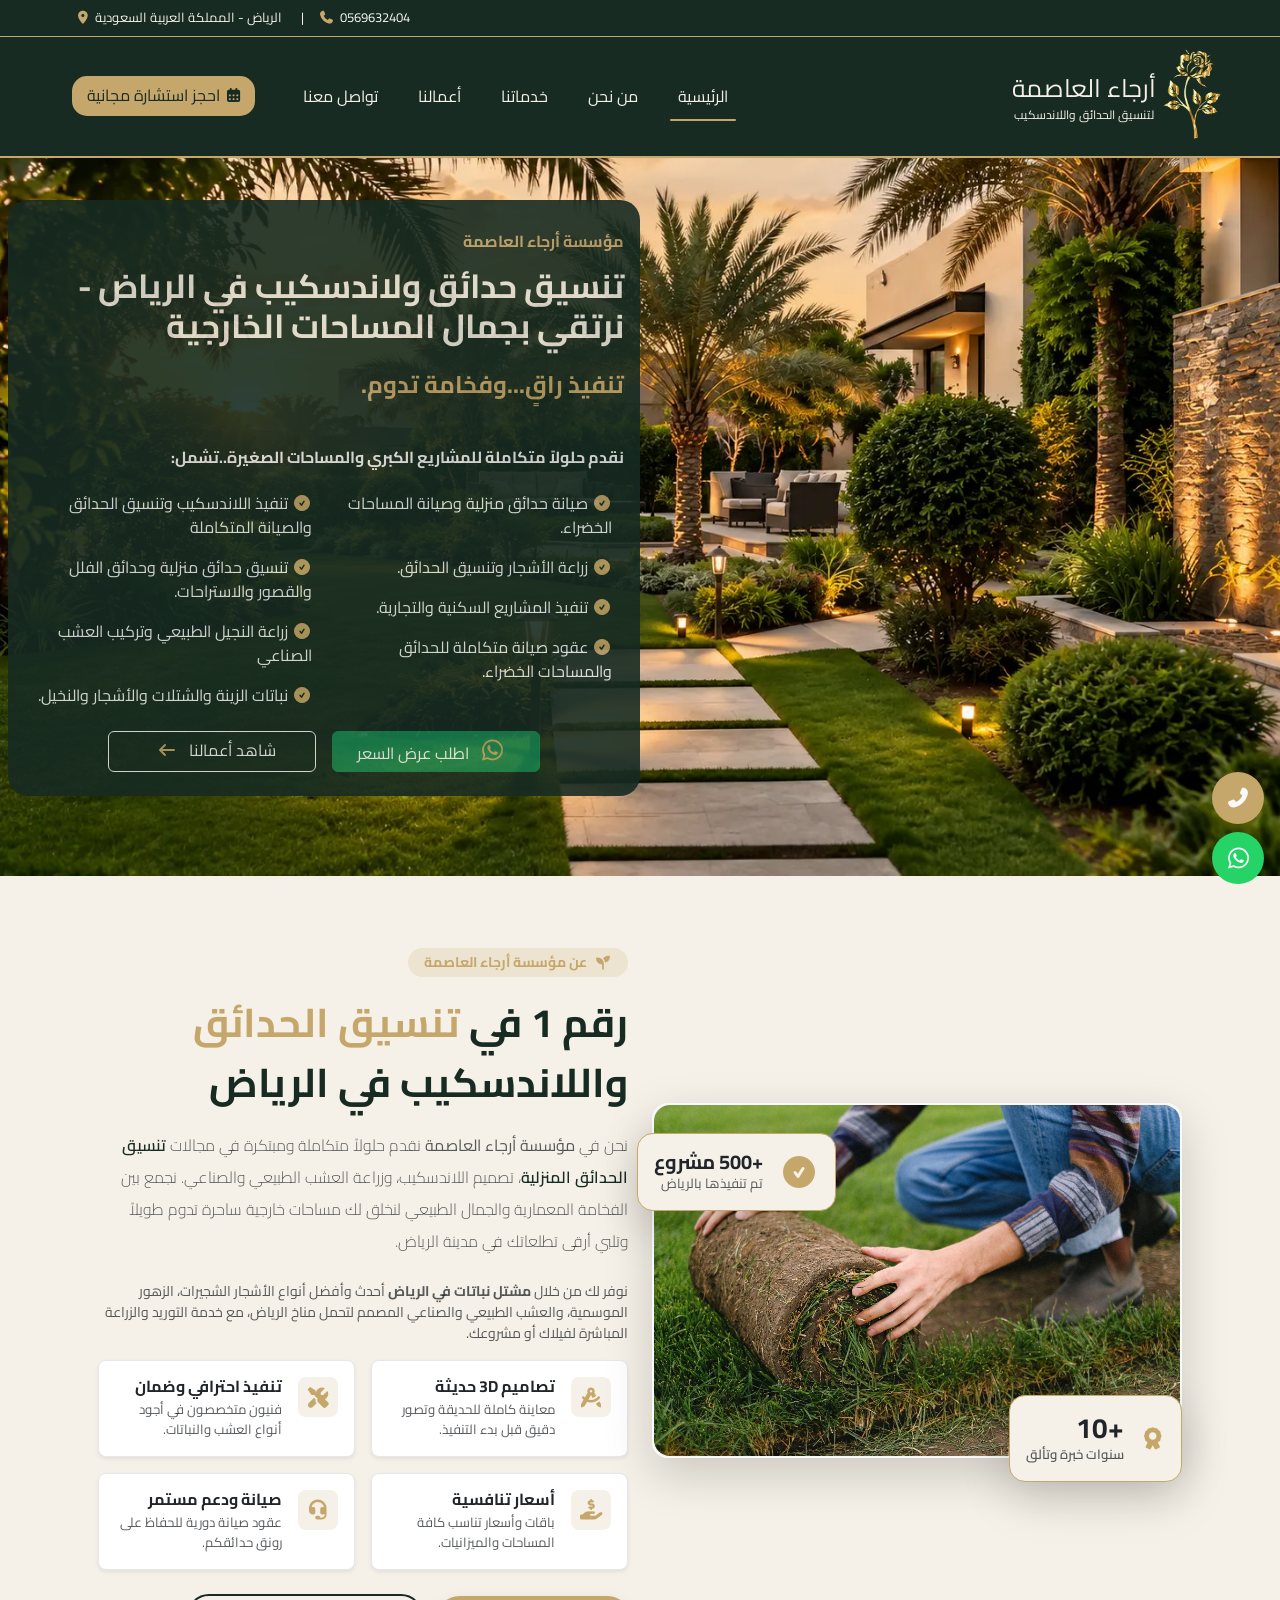
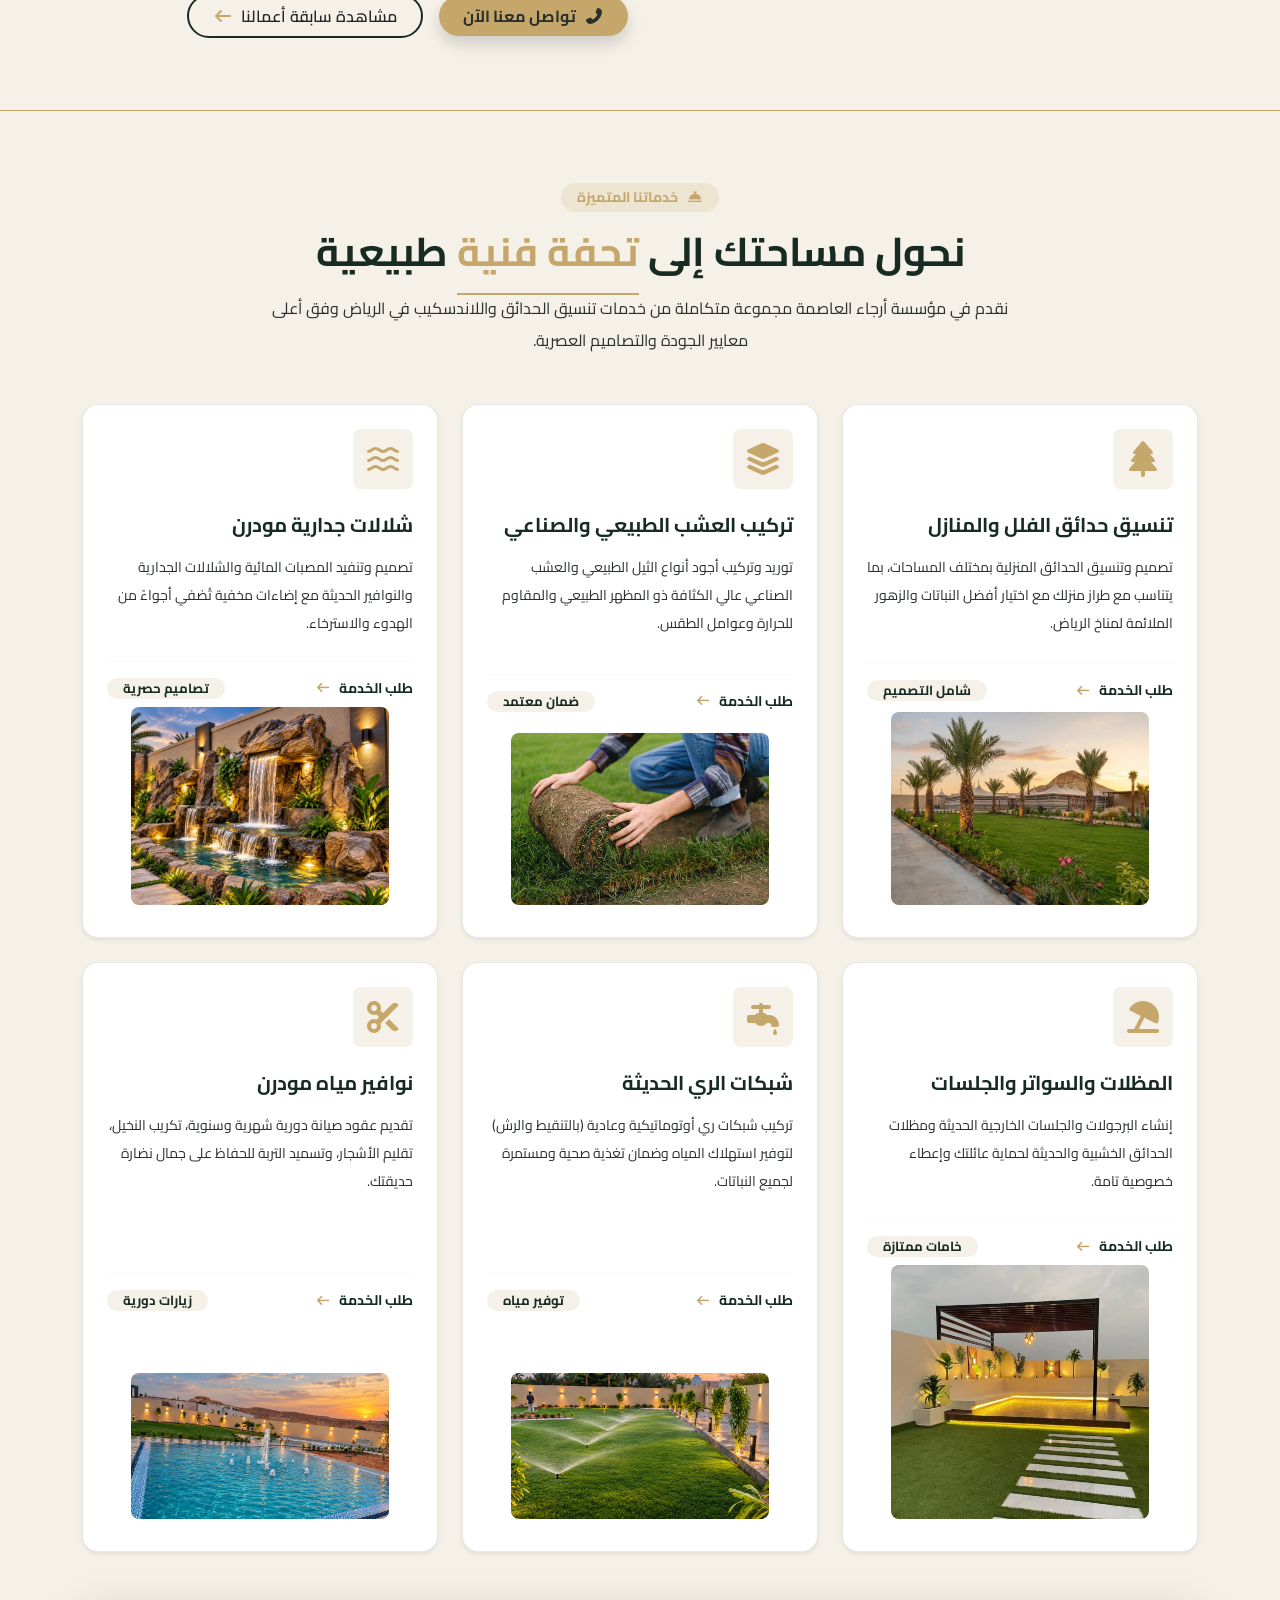
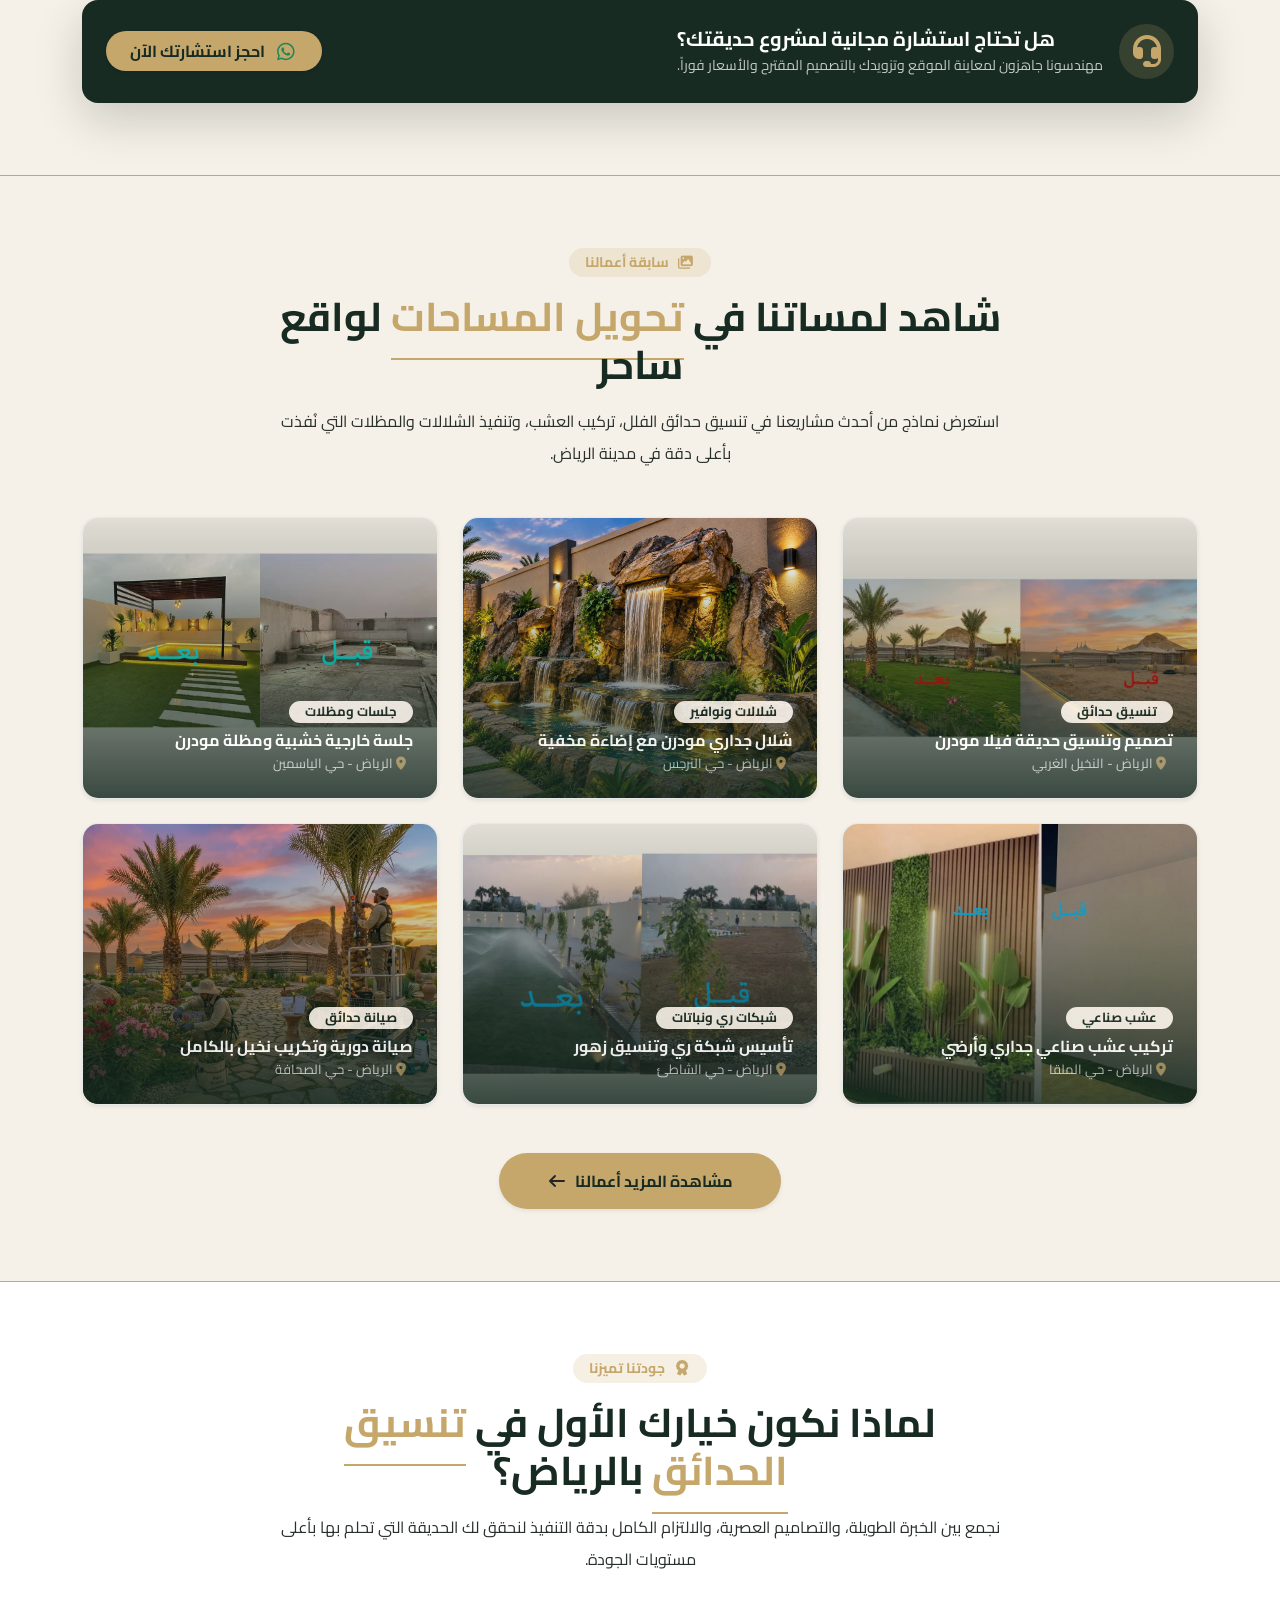
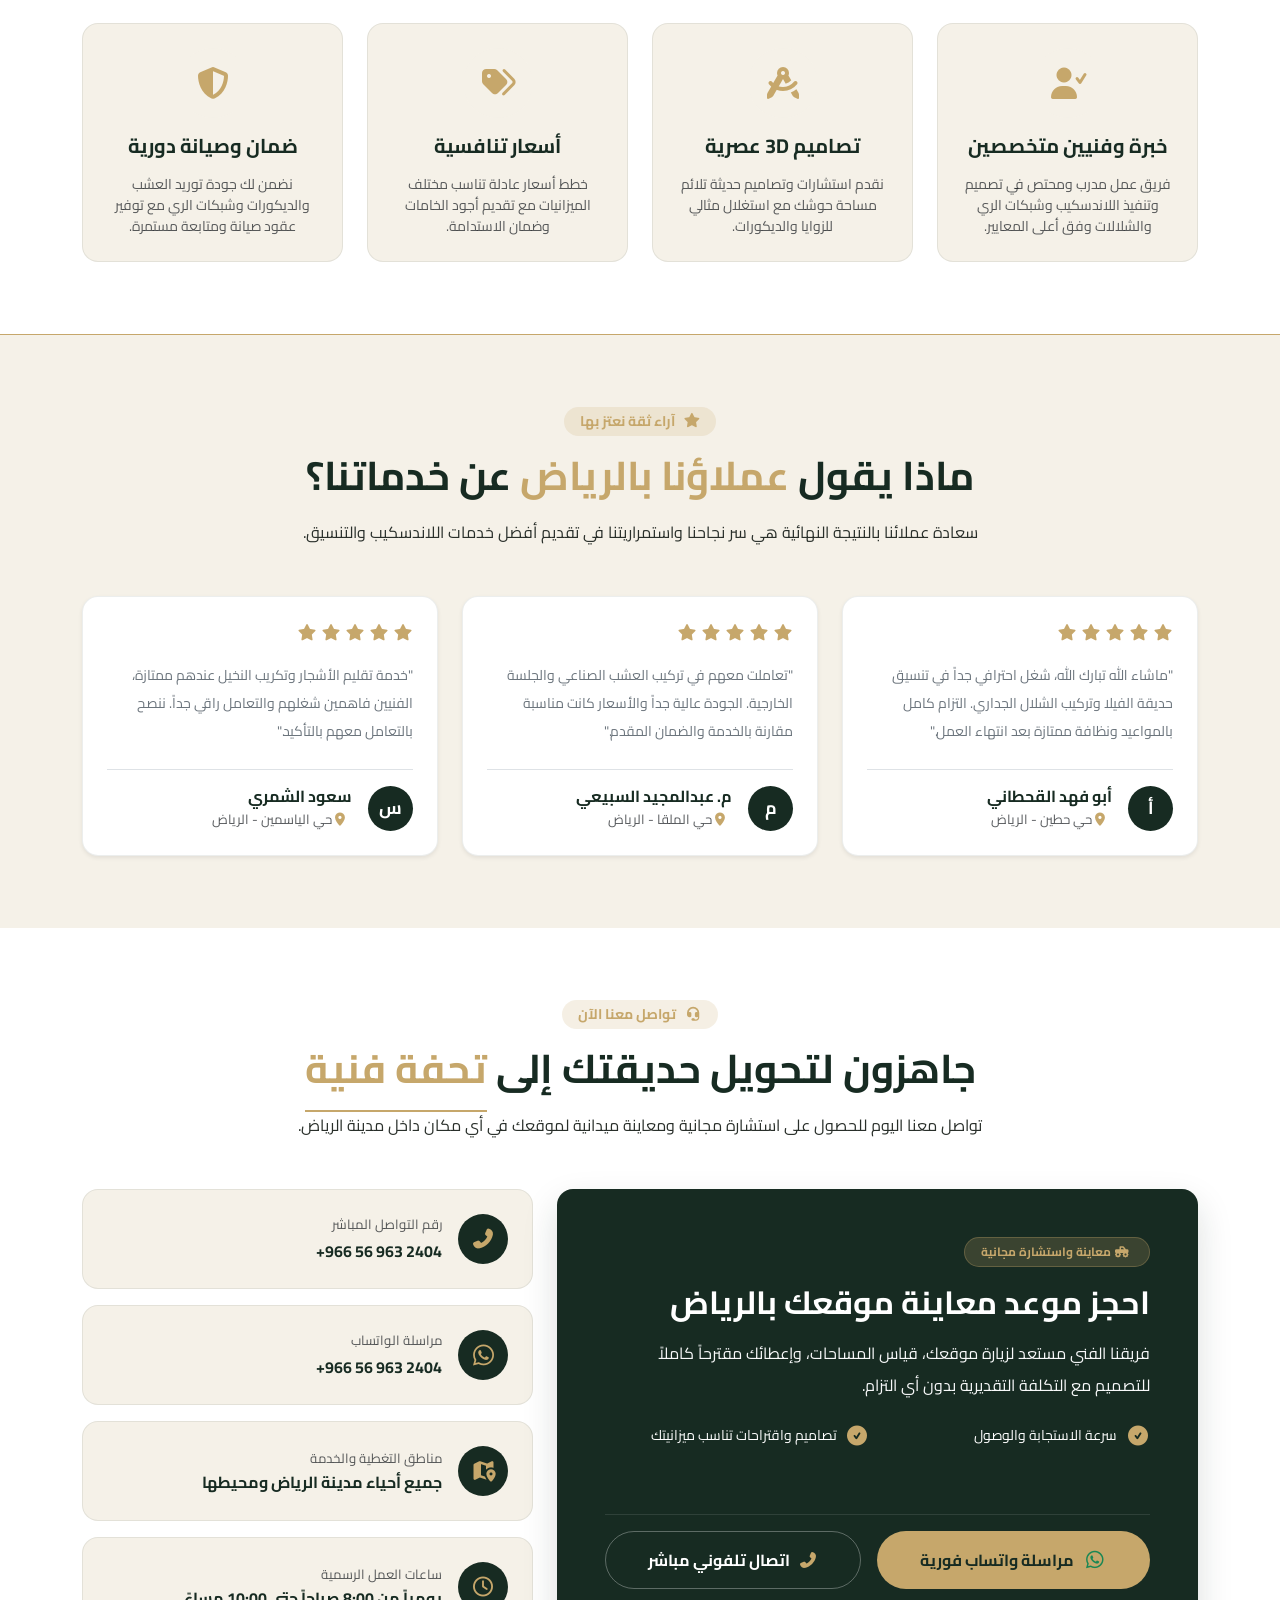
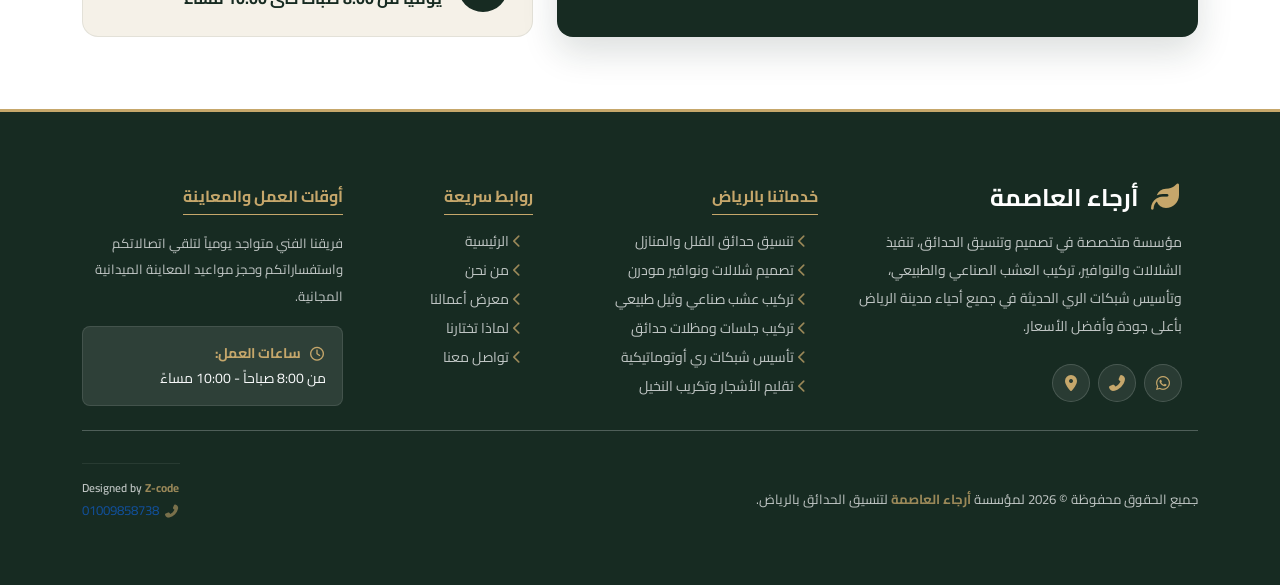
==== commit 2bfbc48f: "update" ====
--- a/index.html
+++ b/index.html
@@ -548,7 +548,7 @@
 
                 <!-- زر طلب الصور عبر الواتساب -->
                 <div class="text-center mt-5">
-                    <a href="https://wa.me/966569632404?text=مرحبا%20أريد%20رؤية%20المزيد%20من%20صور%20أعمالكم" target="_blank" class="btn btn-main rounded-pill px-5 py-3 fw-bold shadow-sm d-inline-flex align-items-center gap-2">
+                    <a href="ourworks.html" target="_blank" class="btn btn-main rounded-pill px-5 py-3 fw-bold shadow-sm d-inline-flex align-items-center gap-2">
                         <span>مشاهدة المزيد أعمالنا</span>
                         <i class="fa-solid fa-arrow-left text-dark"></i>
                     </a>
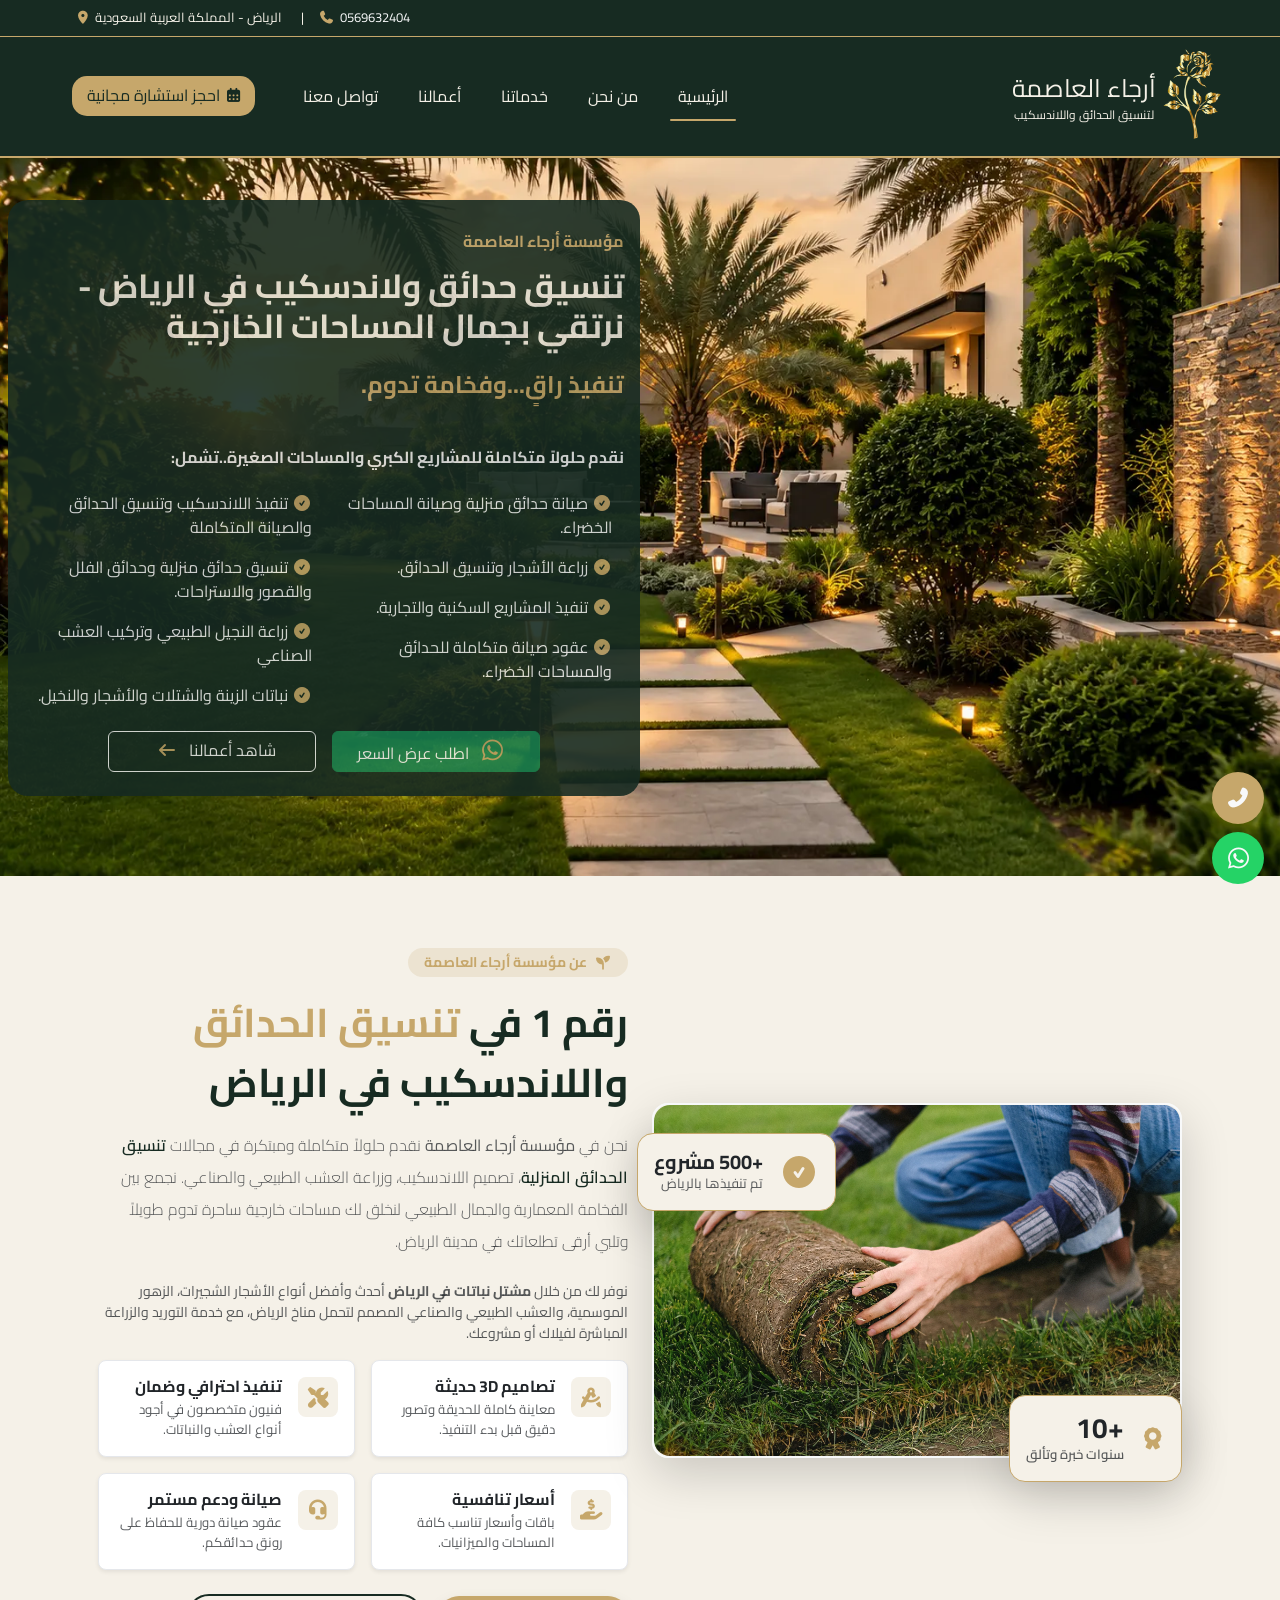
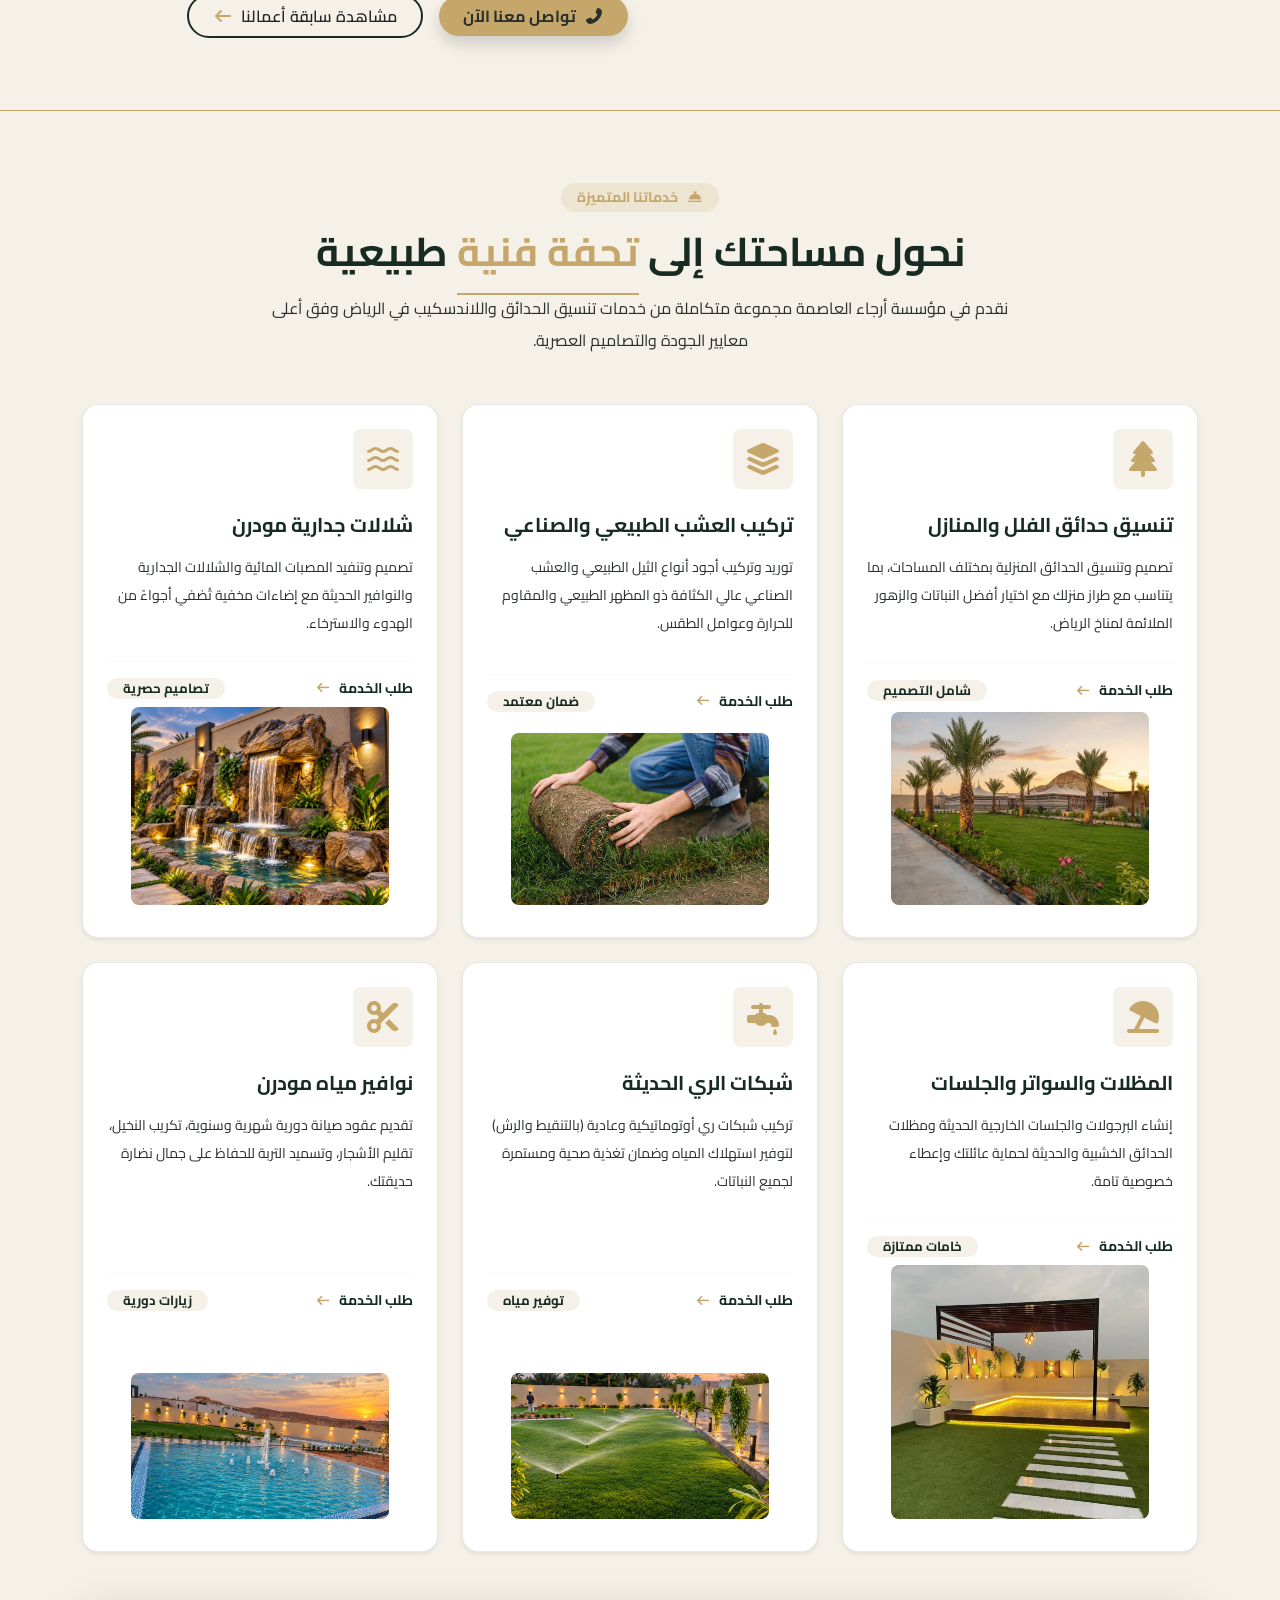
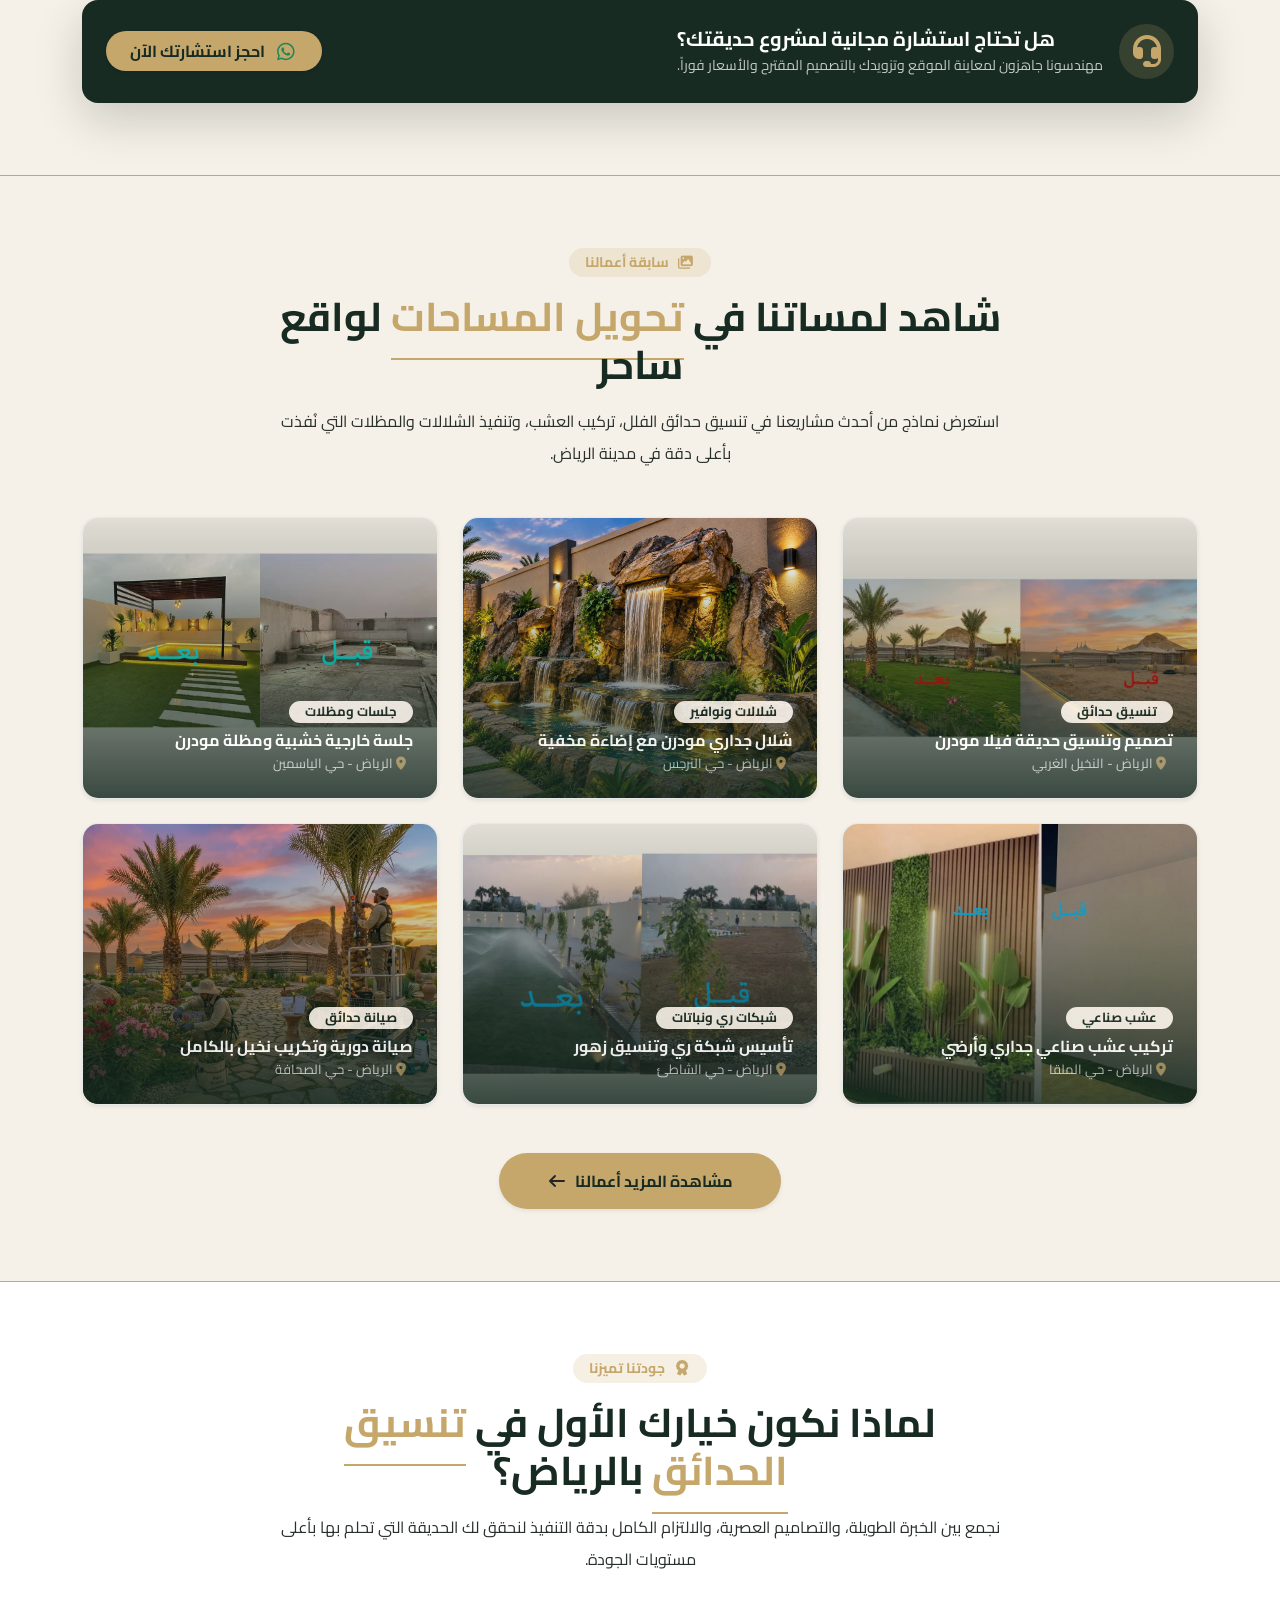
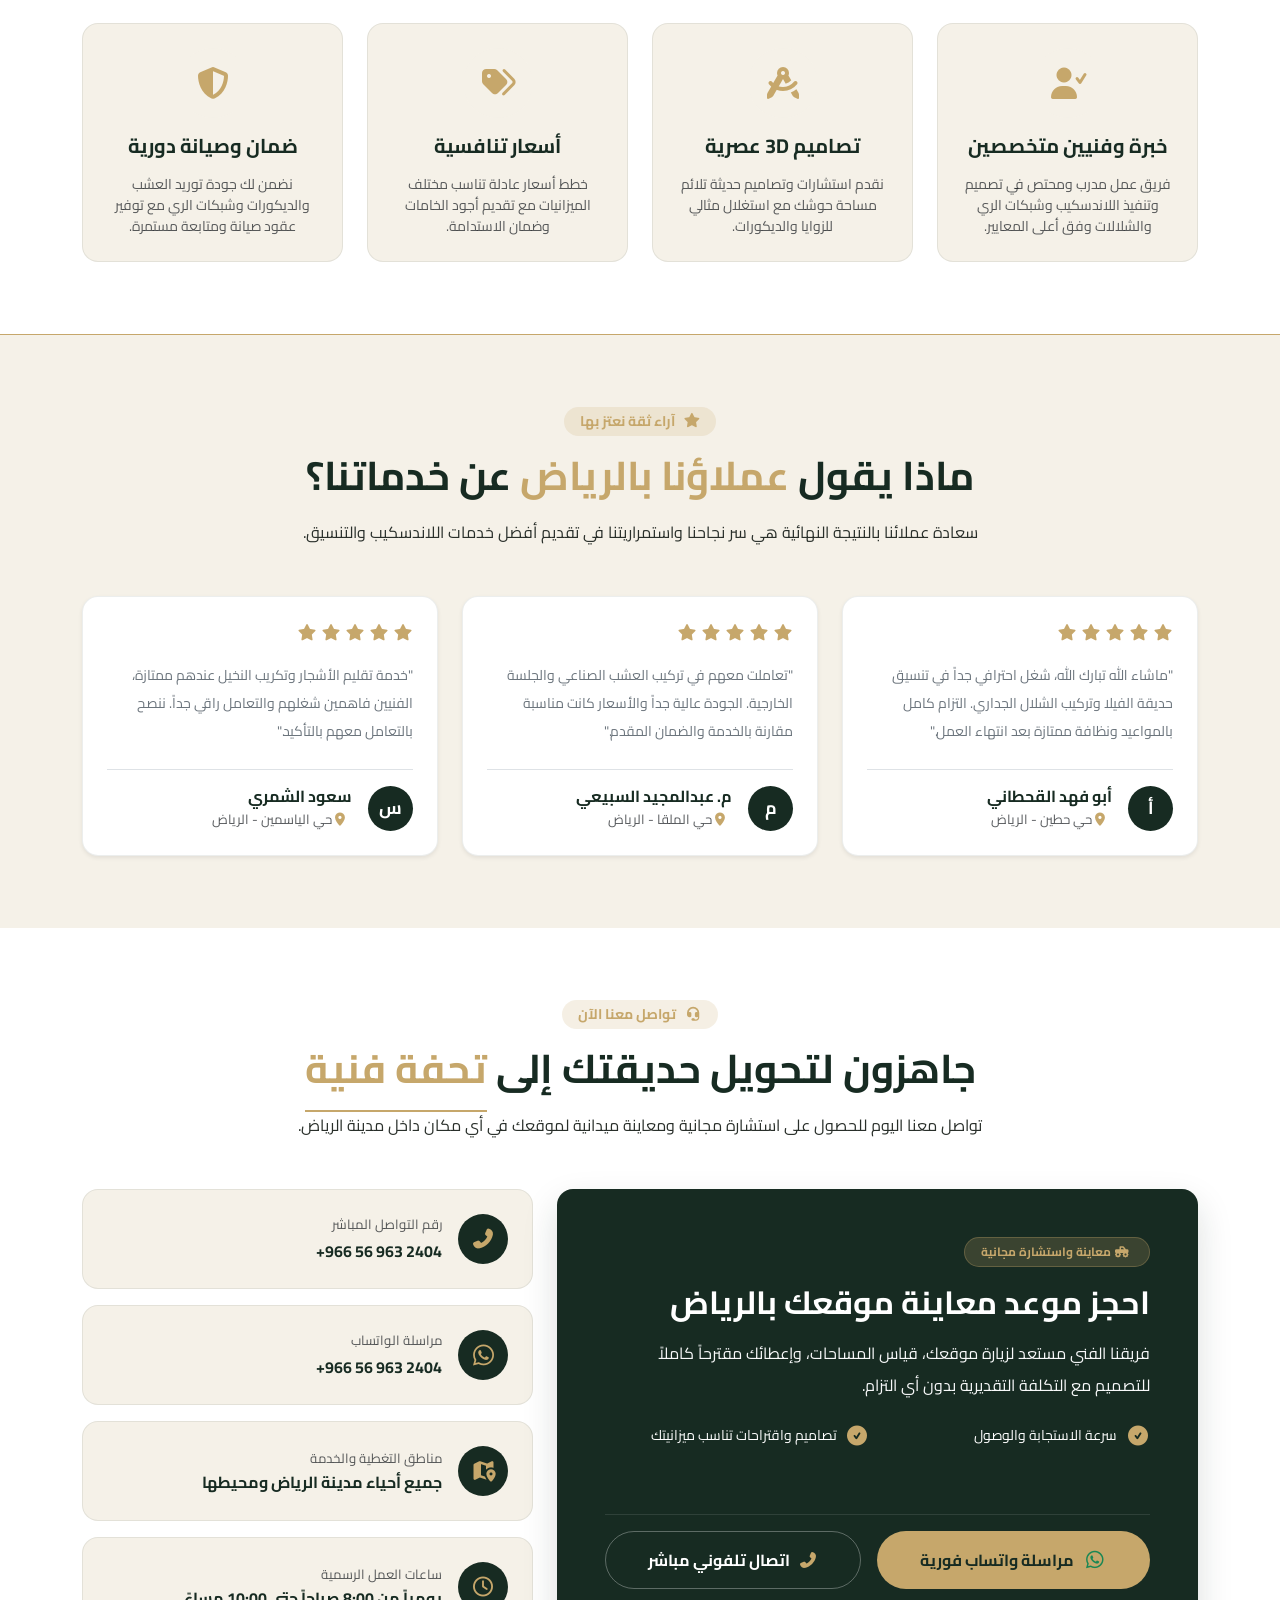
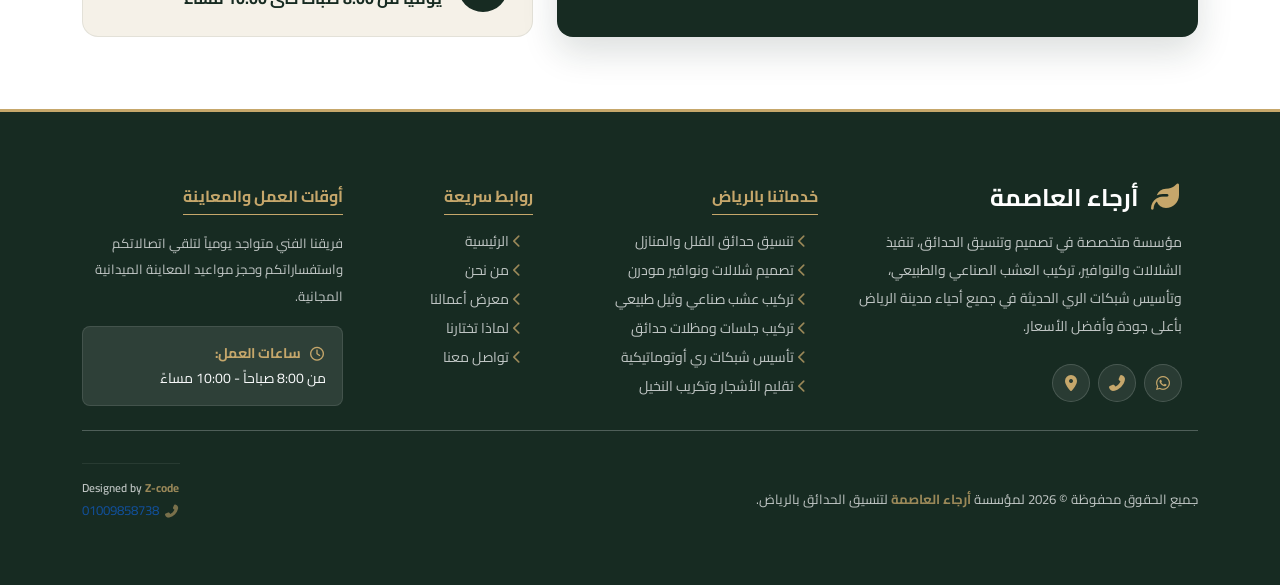
==== commit 6443f877: "update" ====
--- a/index.html
+++ b/index.html
@@ -100,8 +100,8 @@
                         </div>
                         <div class="contanier hero-btns delay6">
                             <div class="row justify-content-center">
-                                <a class="col-6 col-md-4 m-2 btn btn-success" target="_blank" href="https://wa.me/966569632404?text=مرحبا%20أريد%20الاستفسار%20عن%20أسعار%20تنسيق%20الحدائق"><i class="fa-brands fa-whatsapp mx-2 fs-4"></i>اطلب عرض السعر </a>
-                                <a class="col-6 col-md-4 m-2 btn btn-outline-light hero-works-btn" target="_blank" href="#">شاهد أعمالنا <i class="fa-solid fa-arrow-left mx-2 fs-6"></i></a>
+                                <a class="col-8 col-md-4 m-2 btn btn-success" target="_blank" href="https://wa.me/966569632404?text=مرحبا%20أريد%20الاستفسار%20عن%20أسعار%20تنسيق%20الحدائق"><i class="fa-brands fa-whatsapp mx-2 fs-4"></i>اطلب عرض السعر </a>
+                                <a class="col-8 col-md-4 m-2 btn btn-outline-light hero-works-btn" target="_blank" href="#">شاهد أعمالنا <i class="fa-solid fa-arrow-left mx-2 fs-6"></i></a>
                             </div>
                         </div>
                     </div>
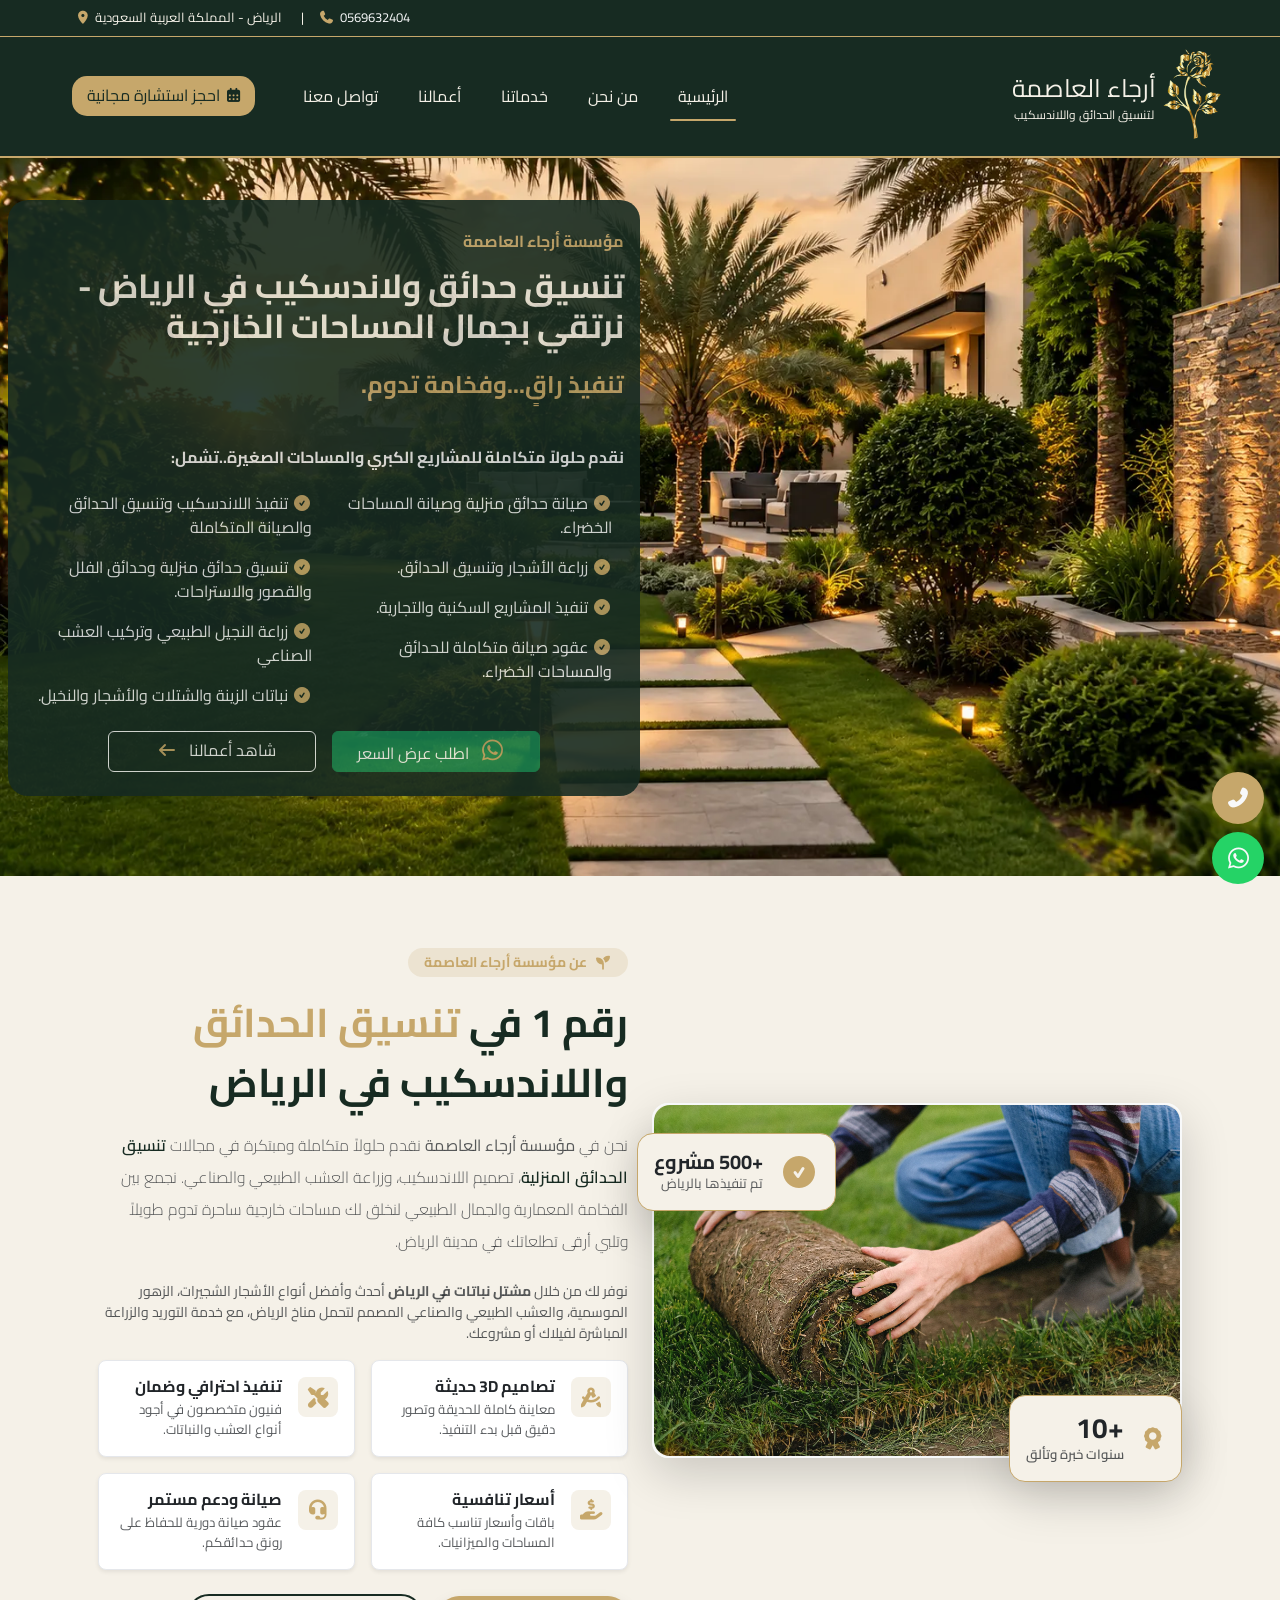
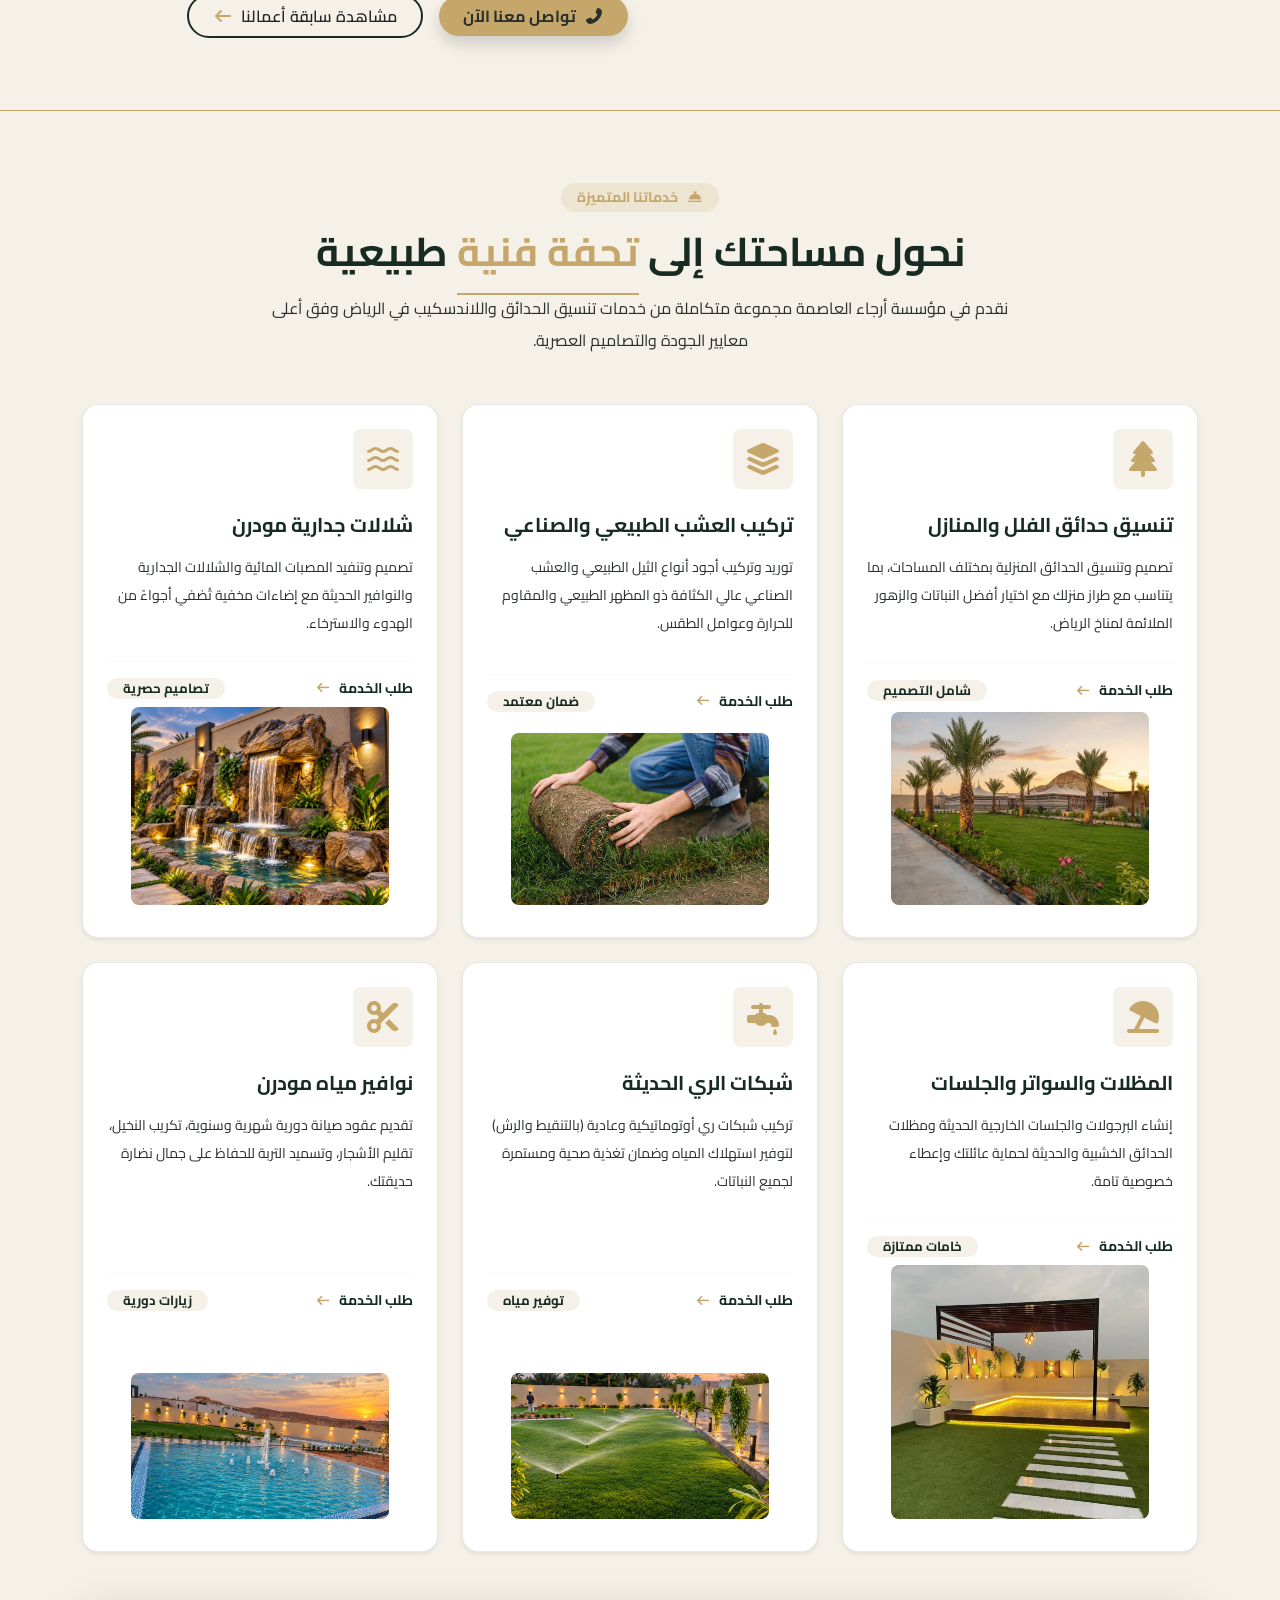
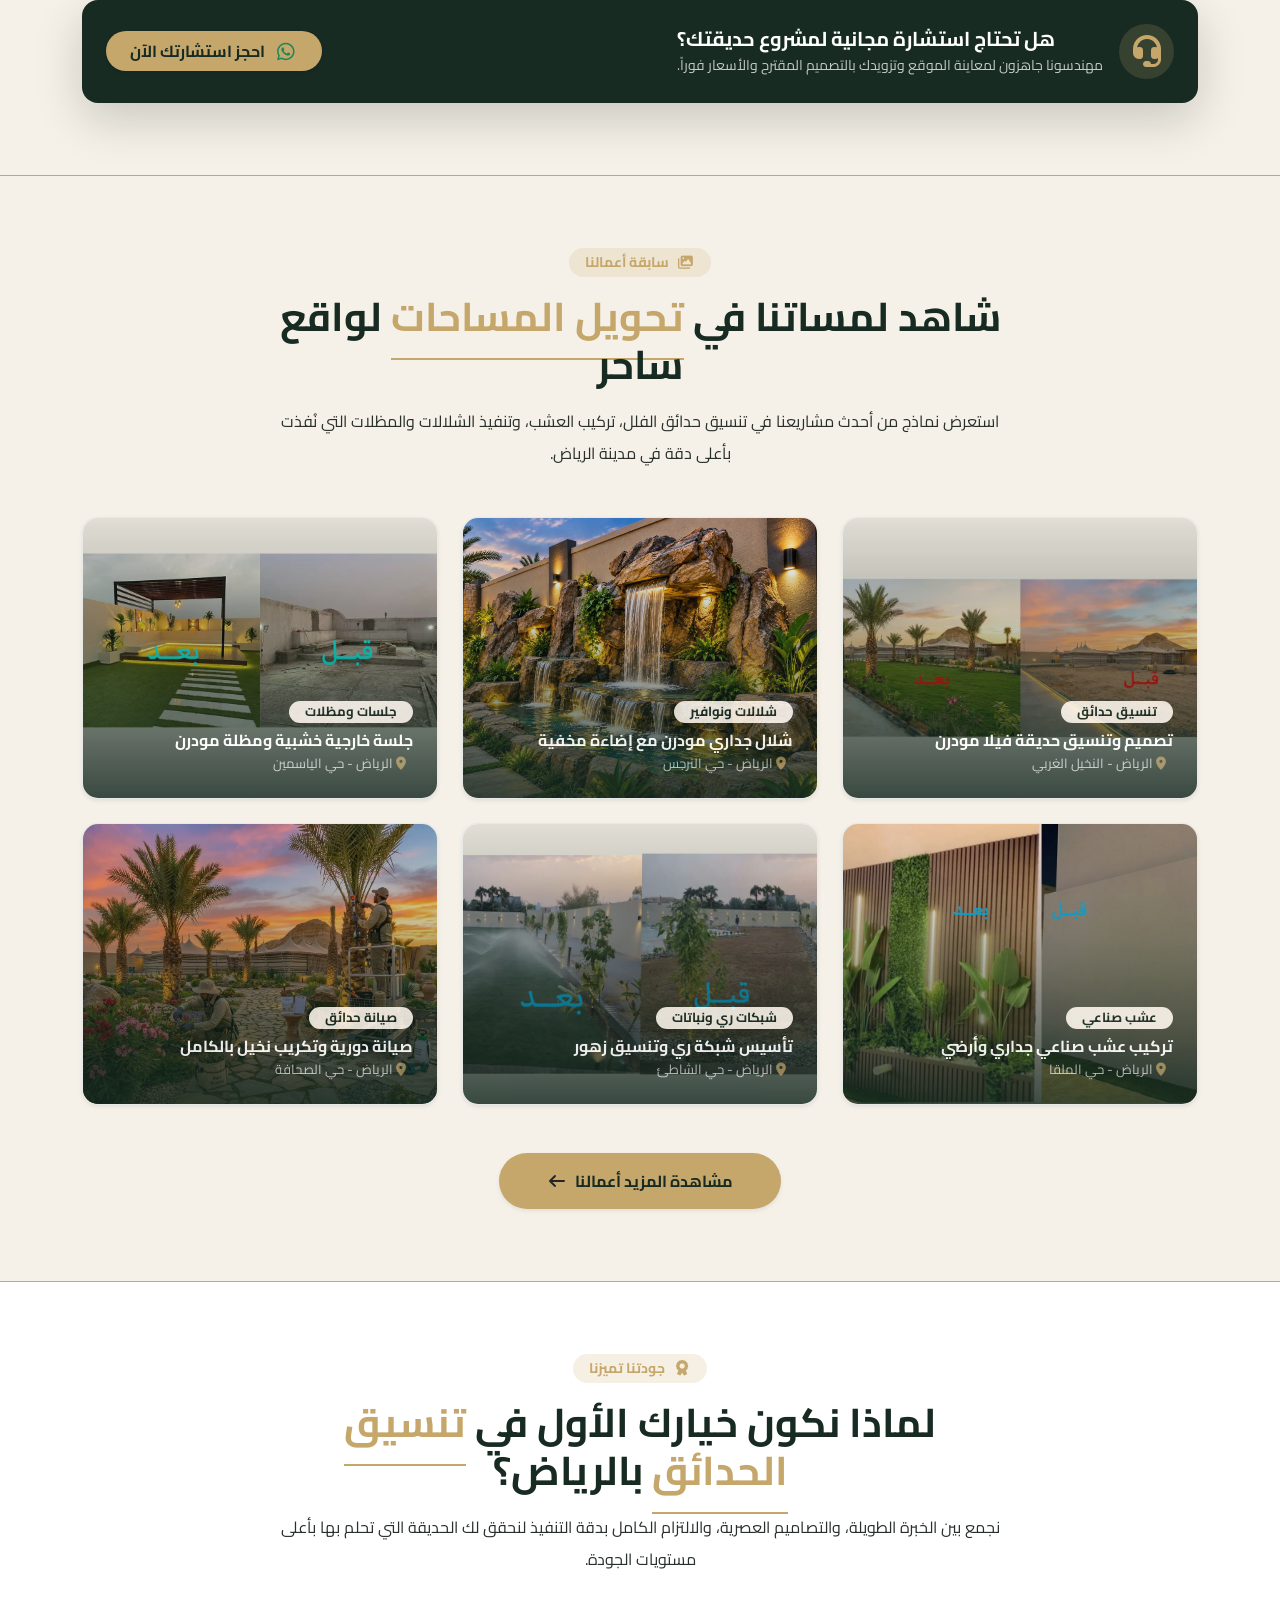
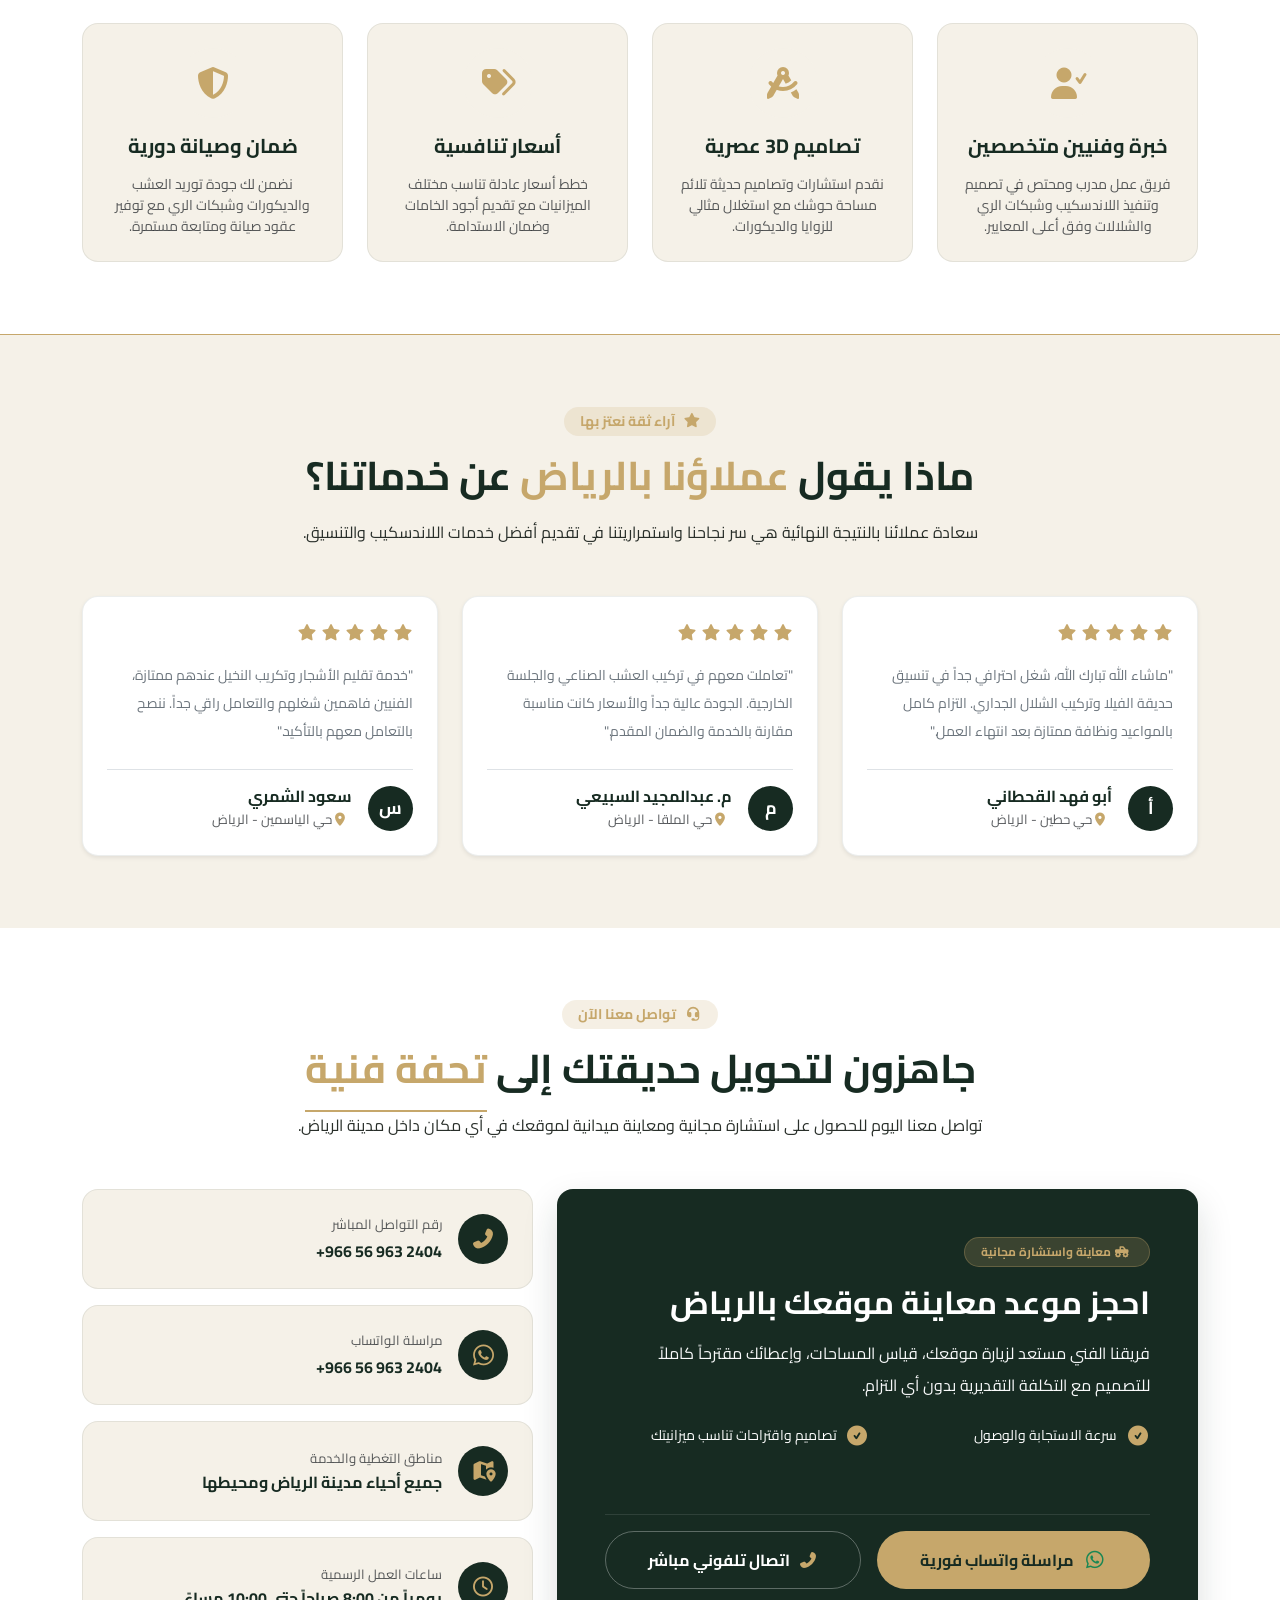
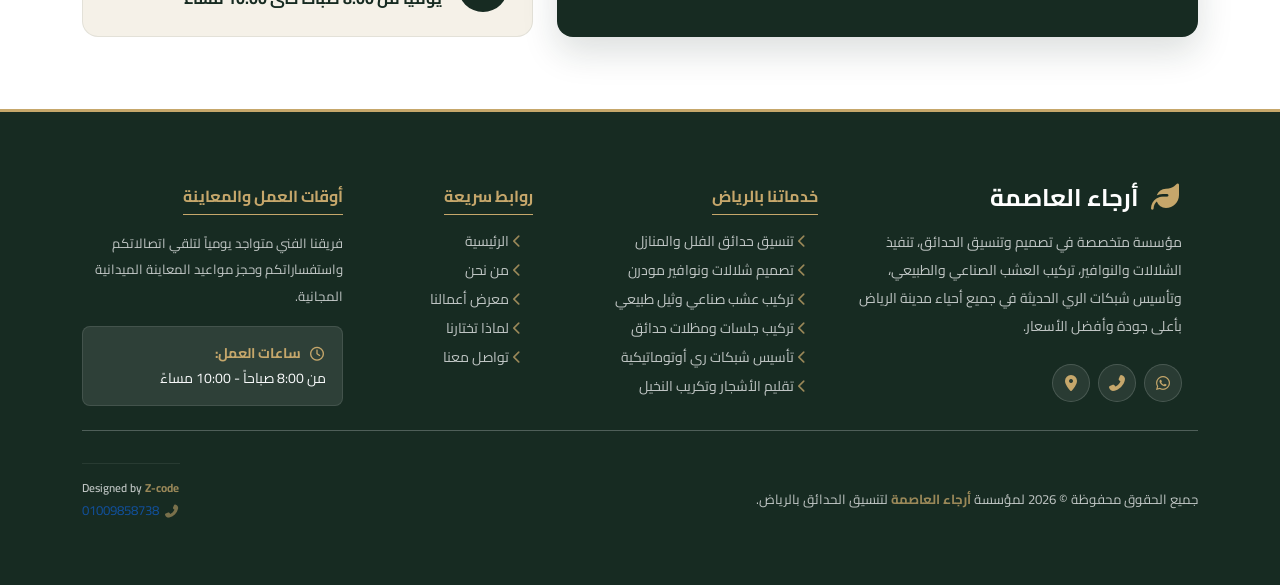
==== commit f7f6e55d: "update" ====
--- a/index.html
+++ b/index.html
@@ -101,7 +101,7 @@
                         <div class="contanier hero-btns delay6">
                             <div class="row justify-content-center">
                                 <a class="col-8 col-md-4 m-2 btn btn-success" target="_blank" href="https://wa.me/966569632404?text=مرحبا%20أريد%20الاستفسار%20عن%20أسعار%20تنسيق%20الحدائق"><i class="fa-brands fa-whatsapp mx-2 fs-4"></i>اطلب عرض السعر </a>
-                                <a class="col-8 col-md-4 m-2 btn btn-outline-light hero-works-btn" target="_blank" href="#">شاهد أعمالنا <i class="fa-solid fa-arrow-left mx-2 fs-6"></i></a>
+                                <a class="col-8 col-md-4 m-2 btn btn-outline-light hero-works-btn" target="_blank" href="ourworks.html">شاهد أعمالنا <i class="fa-solid fa-arrow-left mx-2 fs-6"></i></a>
                             </div>
                         </div>
                     </div>
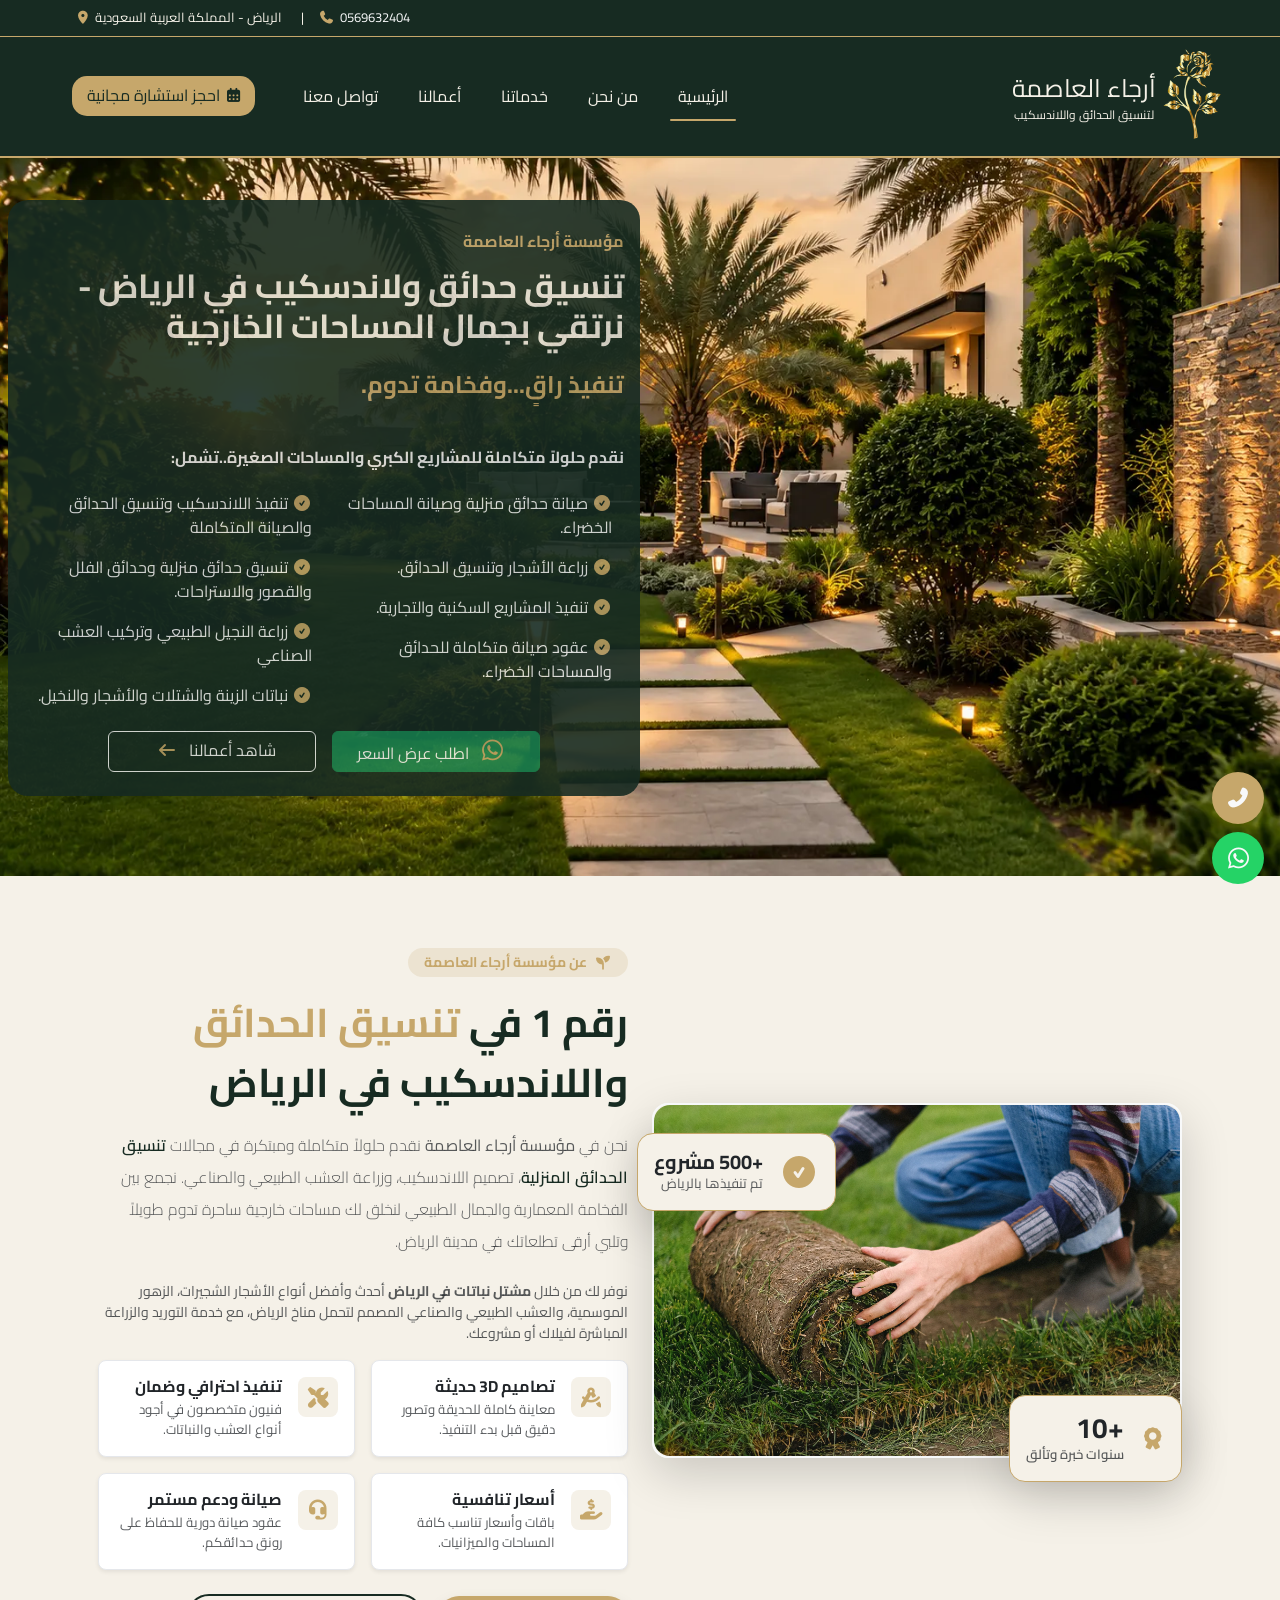
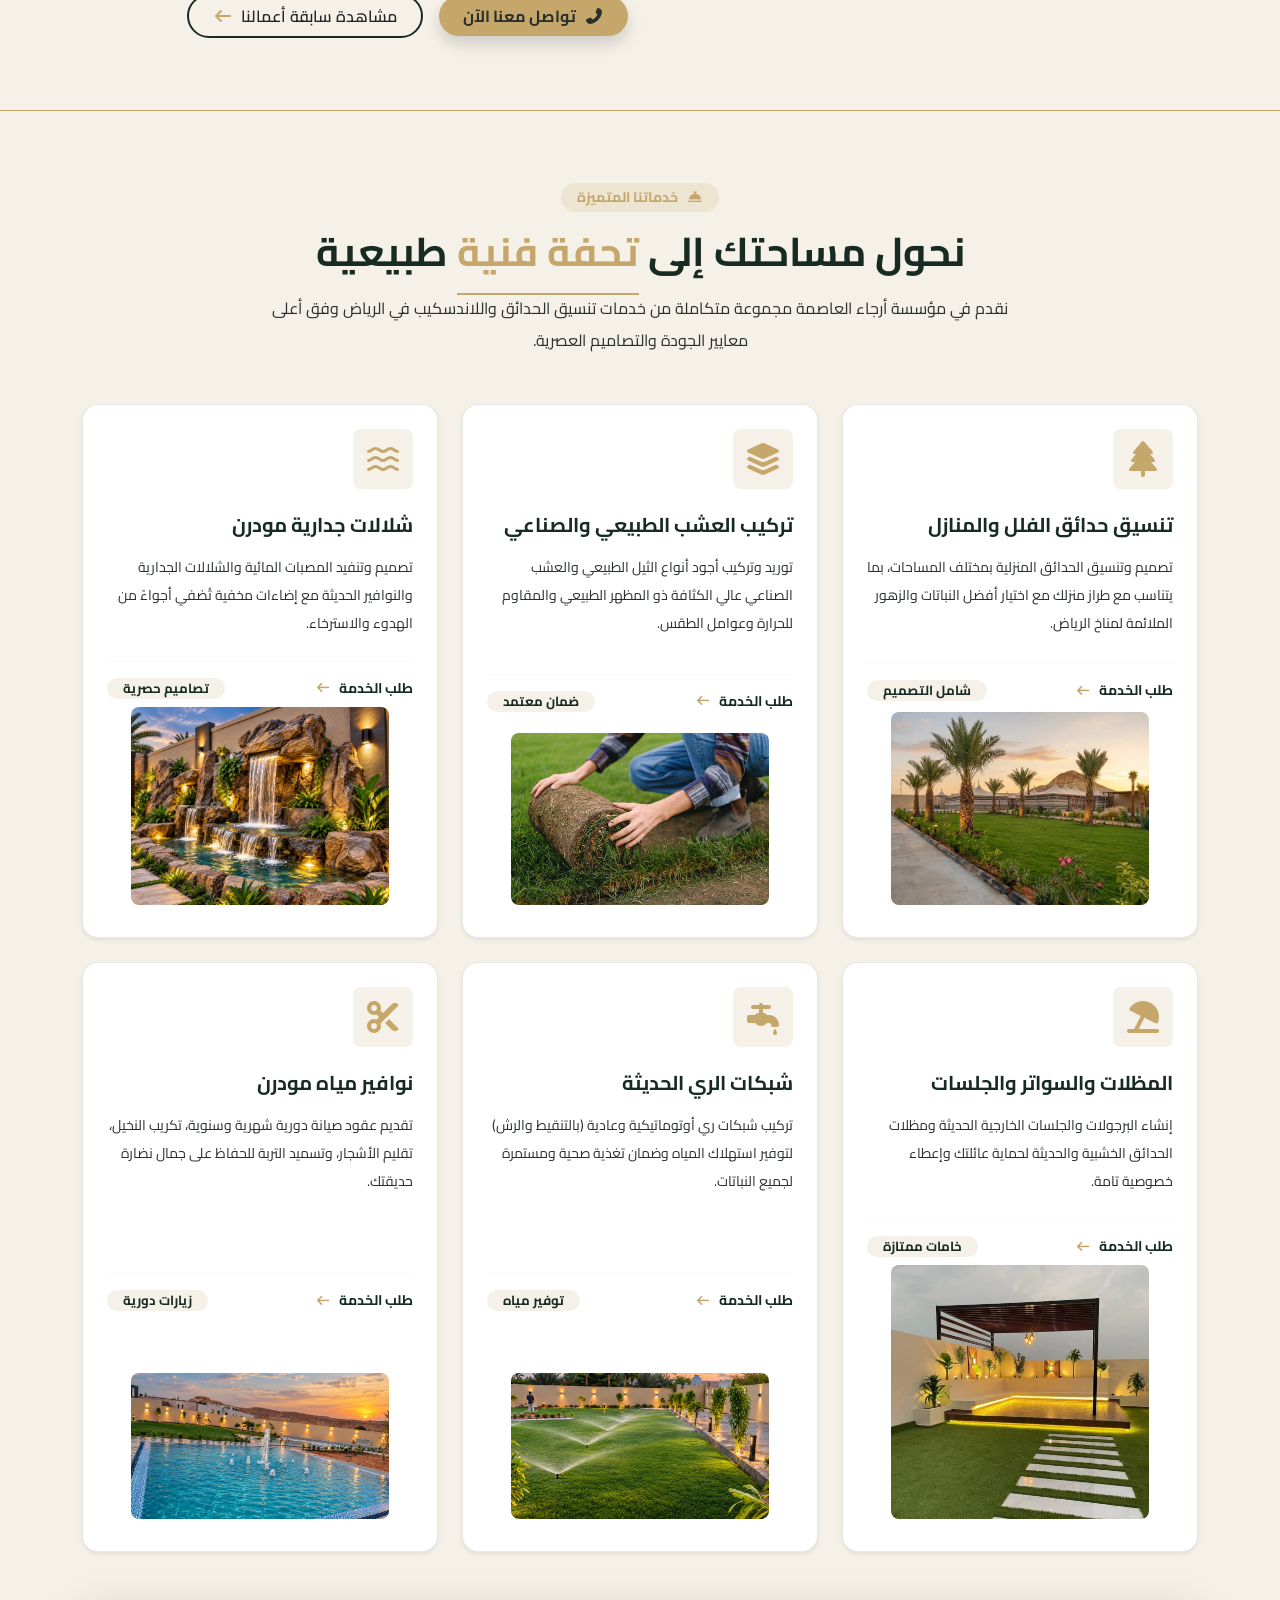
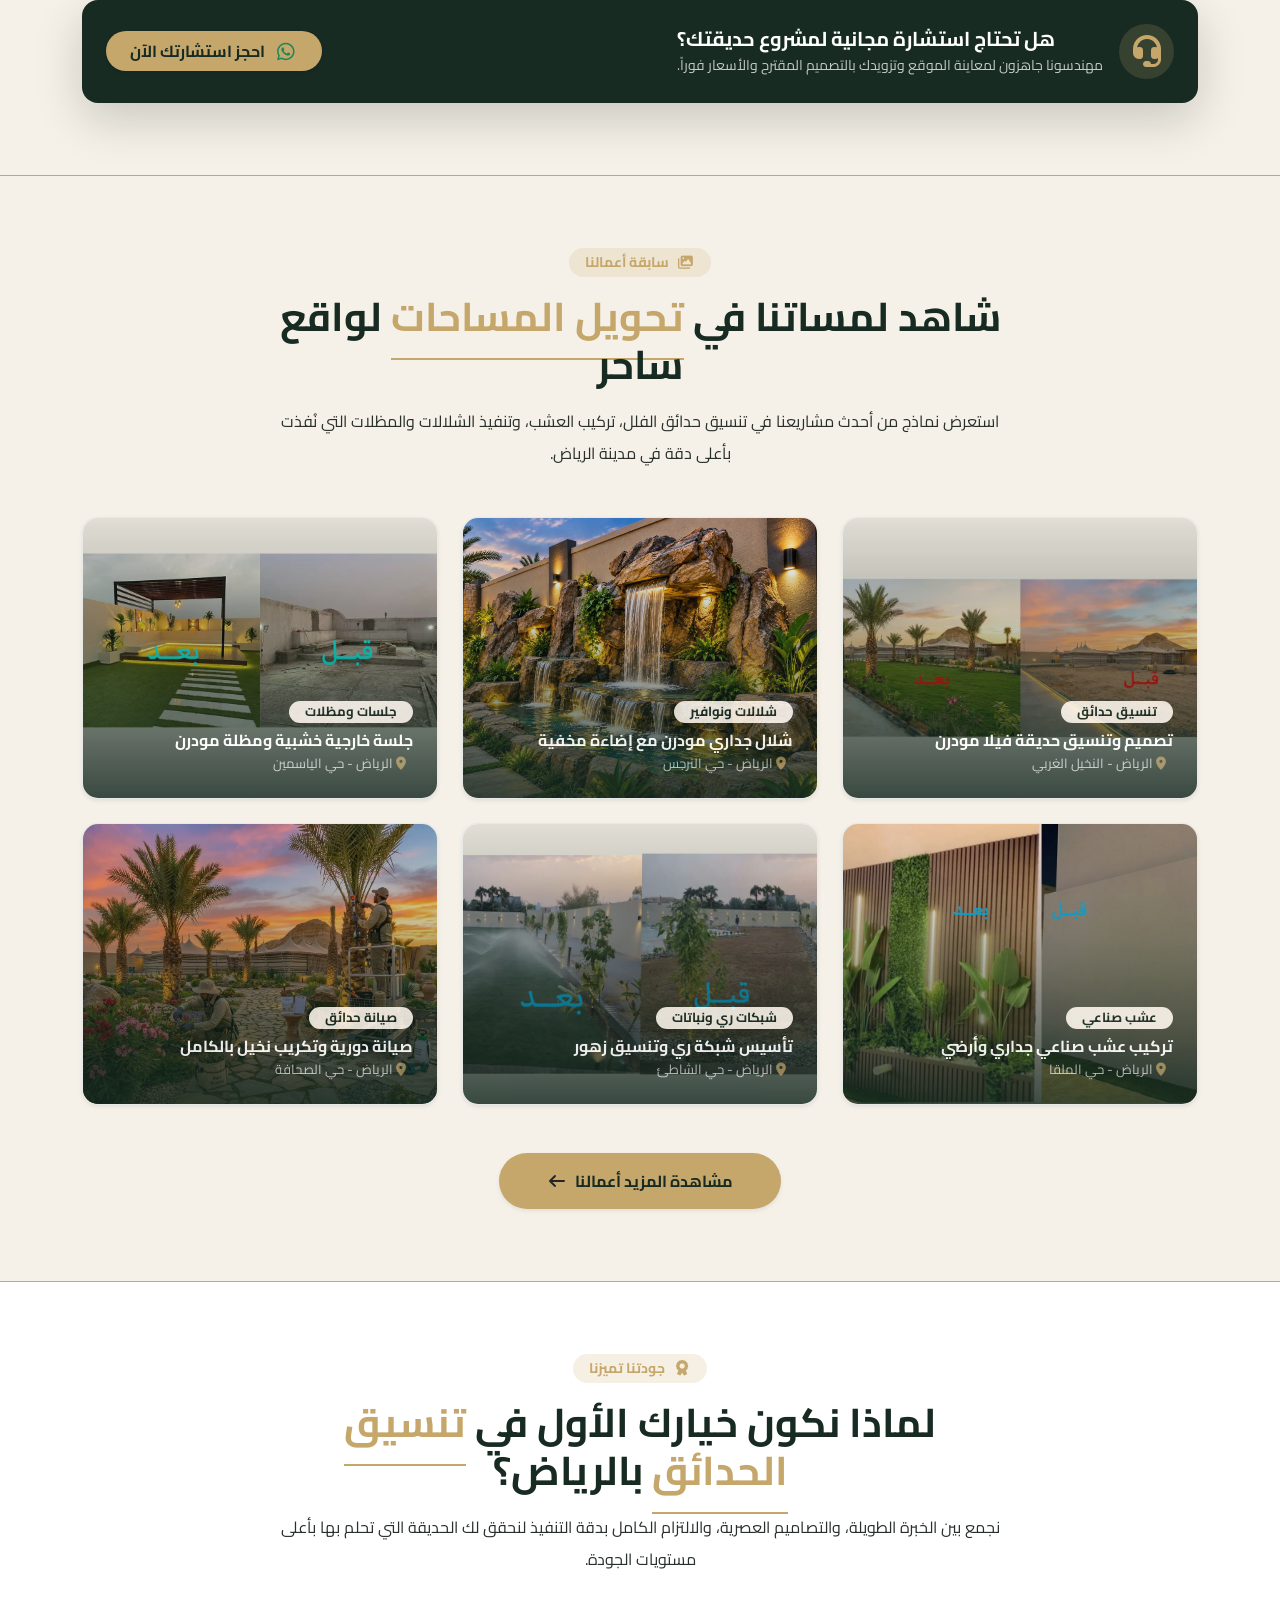
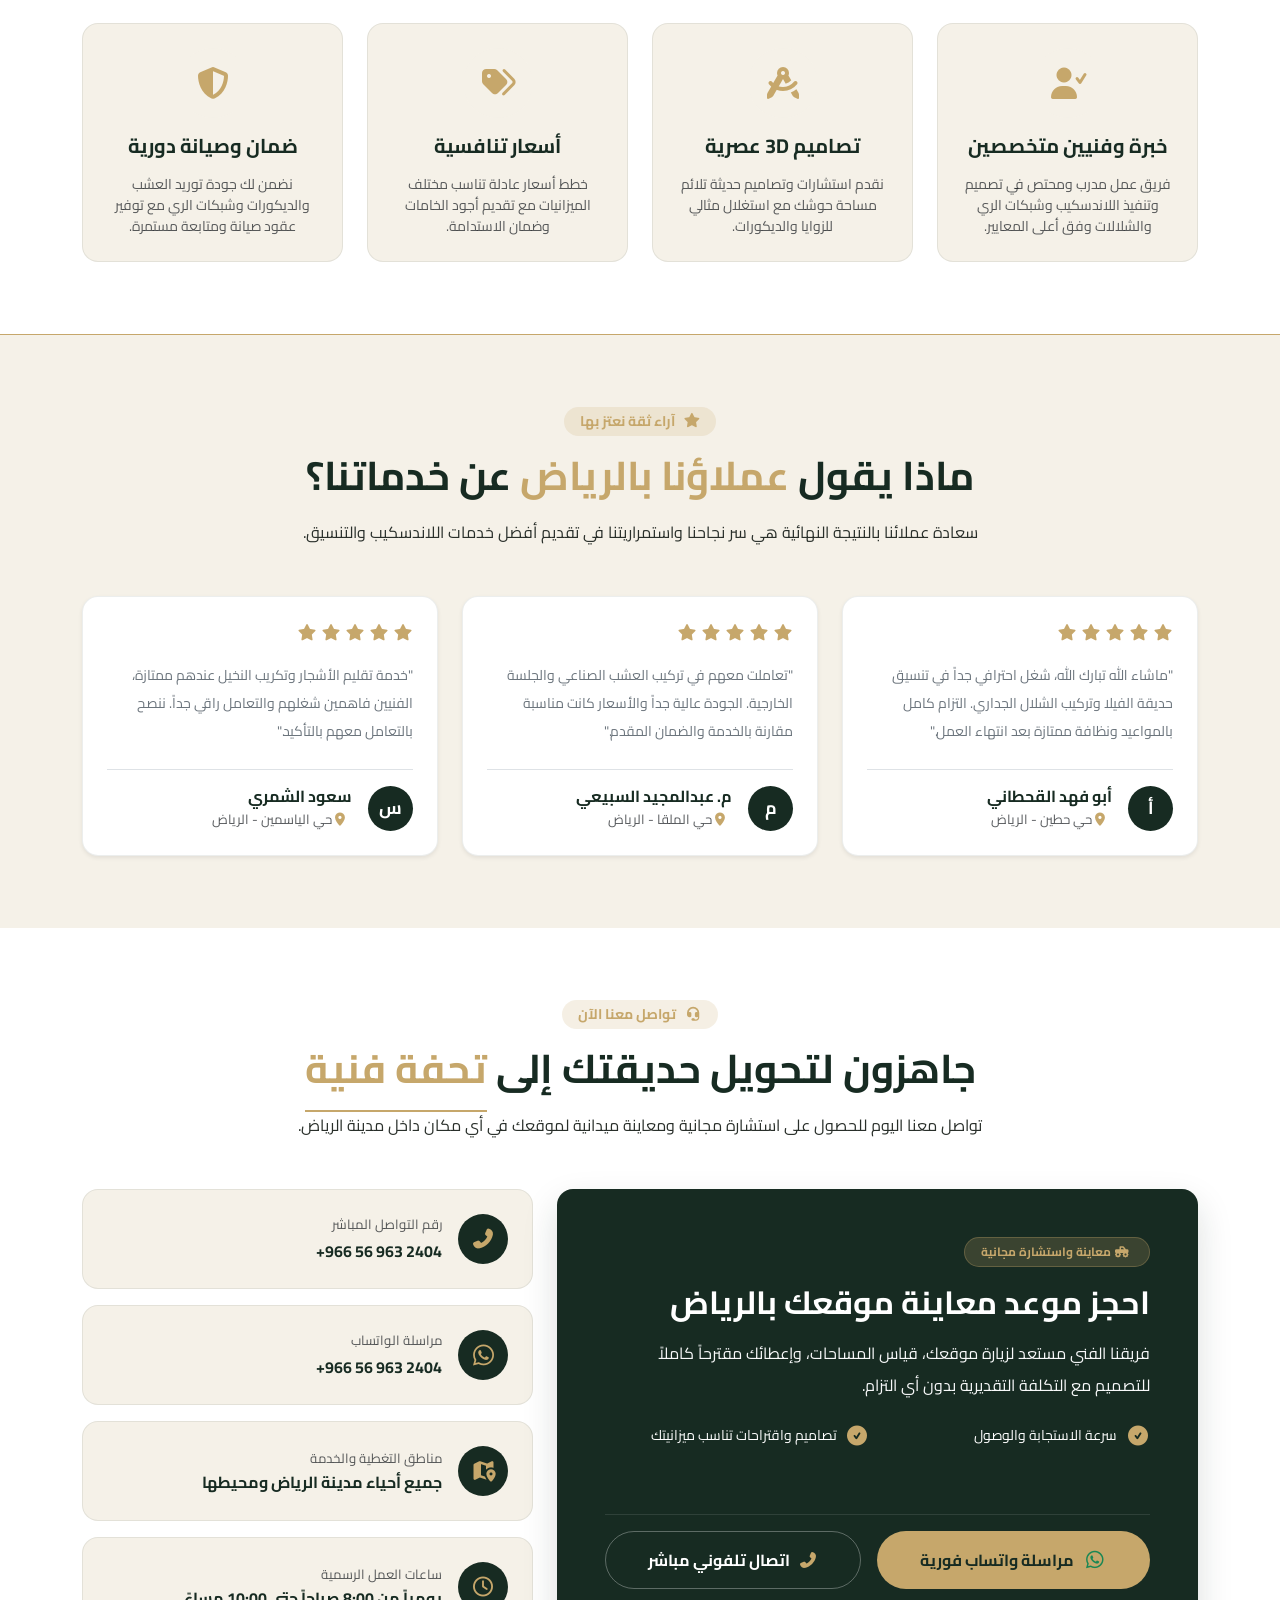
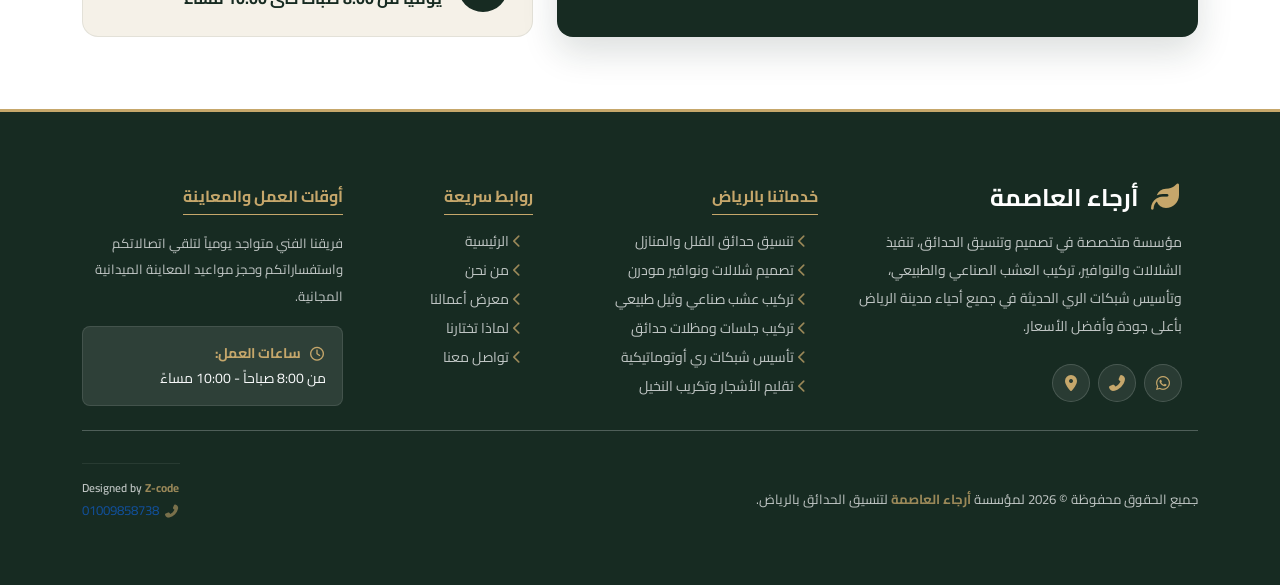
==== commit 2c3fb0a8: "sitemap" ====
--- a/index.html
+++ b/index.html
@@ -1,5 +1,5 @@
 <!DOCTYPE html>
-<html lang="ar" dir="rtl">
+<html lang="ar-SA" dir="rtl">
 <head>
     <meta charset="UTF-8">
     <meta name="viewport" content="width=device-width, initial-scale=1.0">
@@ -23,6 +23,43 @@
     <link rel="preconnect" href="https://fonts.gstatic.com" crossorigin>
     <link href="https://fonts.googleapis.com/css2?family=Cairo:wght@300;400;600;700;800&display=swap" rel="stylesheet">
     <!-- fonts end -->
+    
+    <!-- ////////////////////////////// إعدادات seo ////////////////////////// -->
+        <meta name="keywords"
+        content="مؤسسة أرجاء العاصمة، تنسيق حدائق بالرياض، مشتل نباتات الرياض، تصميم لاندسكيب، تنفيذ حدائق، صيانة حدائق، زراعة أشجار">
+        <meta name="author" content="مؤسسة أرجاء العاصمة">
+        <meta name="robots" content="index, follow">
+        <meta name="geo.region" content="SA-01">
+        <meta name="geo.placename" content="Riyadh, Saudi Arabia">
+        <meta property="og:type" content="website">
+        <meta property="og:locale" content="ar_SA">
+        <meta property="og:title" content="مؤسسة أرجاء العاصمة | تنسيق حدائق بالرياض">
+        <meta property="og:description" content="نصمم وننفذ المساحات الخضراء والحدائق ونقدم خدمات تنسيق وصيانة الحدائق في الرياض.">
+        <meta property="og:url" content="https://argaaksa.com/">
+    <!-- ////////////////////////////// إعدادات seo ////////////////////////// -->
+    
+    <!-- //////////////////////// كود schema ///////////////////////// -->
+    <script type="application/ld+json">
+        {
+        "@context": "https://schema.org",
+        "@type": "GardenStore",
+        "name": "مؤسسة أرجاء العاصمة",
+        "url": "https://argaaksa.com/",
+        "telephone": "+966569632404",
+        "address": {
+            "@type": "PostalAddress",
+            "addressLocality": "الرياض",
+            "addressRegion": "منطقة الرياض",
+            "addressCountry": "SA"
+        },
+        "areaServed": {
+            "@type": "City",
+            "name": "الرياض"
+        },
+        "description": "مؤسسة أرجاء العاصمة متخصصة في بيع النباتات والمشاتل وتنسيق وتصميم وتنفيذ الحدائق واللاندسكيب وصيانة المساحات الخضراء في الرياض."
+        }
+    </script>
+    <!-- //////////////////////// كود schema ///////////////////////// -->
 </head>
     <body id="home">
         <!-- header start -->
